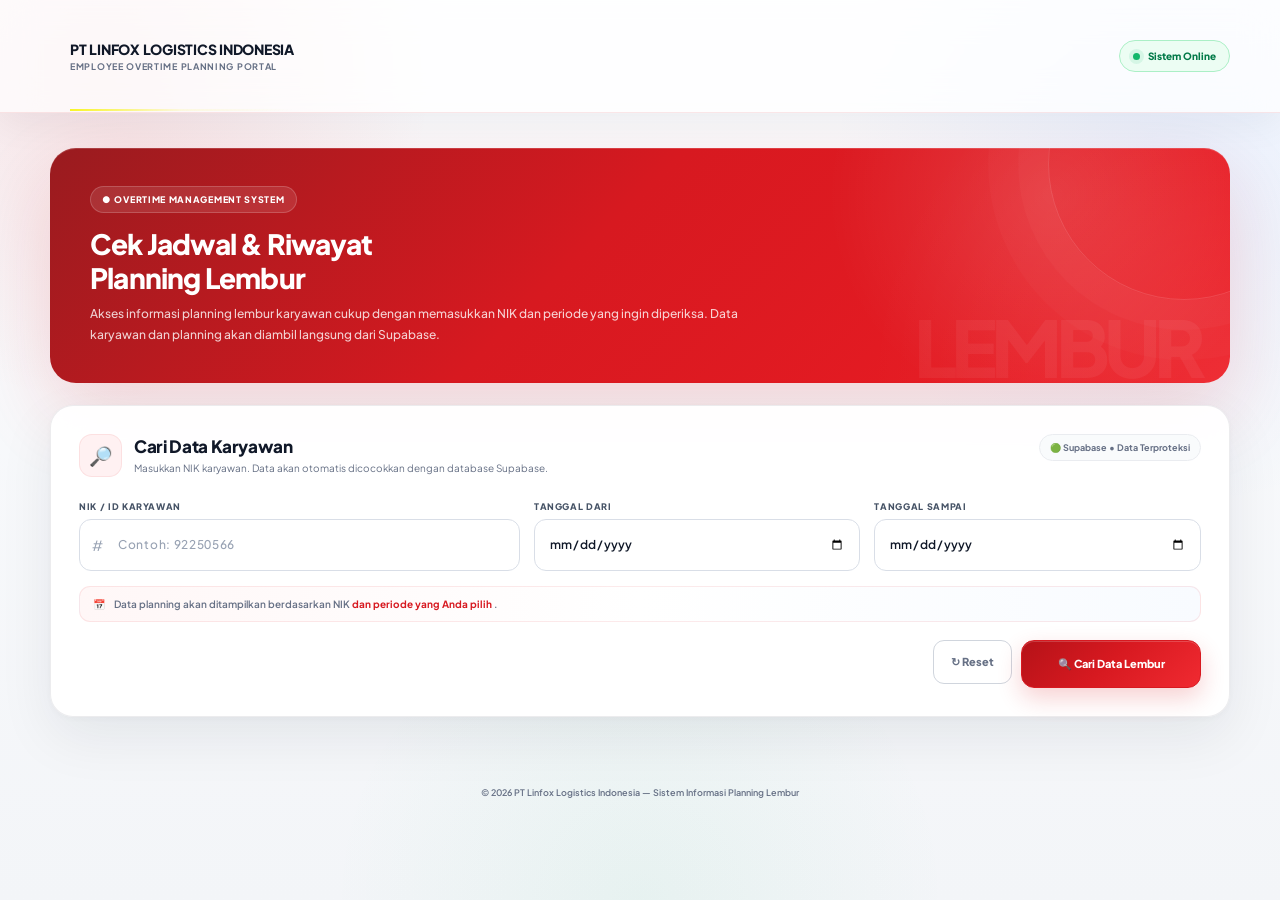
==== cek-lembur.html @ d2ee5512 "Perbaiki konfigurasi koneksi Supabase dan script cek-lembur" ====
<!DOCTYPE html>
<html lang="id">

<head>
    <meta charset="UTF-8">
    <meta name="viewport" content="width=device-width, initial-scale=1.0">

    <title>Cek Planning Lembur Karyawan - LINFOX</title>

    <link rel="stylesheet" href="Style.css">

    <!-- =========================================================
         SUPABASE
    ========================================================== -->
    <script src="https://cdn.jsdelivr.net/npm/@supabase/supabase-js@2"></script>

    <script src="config.local.js"></script>

    <script src="env.js?v=20260904-1"></script>

    <!-- =========================================================
         CHART.JS
    ========================================================== -->
    <script src="https://cdn.jsdelivr.net/npm/chart.js@4.4.4/dist/chart.umd.min.js"></script>

    <script src="https://cdnjs.cloudflare.com/ajax/libs/jspdf/2.5.1/jspdf.umd.min.js"></script>
    <script src="https://cdnjs.cloudflare.com/ajax/libs/jspdf-autotable/3.8.2/jspdf.plugin.autotable.min.js"></script>

    <!-- =========================================================
         FONT
    ========================================================== -->
    <link rel="preconnect" href="https://fonts.googleapis.com">
    <link rel="preconnect" href="https://fonts.gstatic.com" crossorigin>

    <link
        href="https://fonts.googleapis.com/css2?family=Plus+Jakarta+Sans:wght@400;500;600;700;800&display=swap"
        rel="stylesheet"
    >

    <style>

        /* =========================================================
           ROOT
        ========================================================= */

        :root {
            --red: #d71920;
            --red-dark: #b51218;
            --red-light: #fff1f2;

            --navy: #101828;
            --text: #344054;
            --muted: #667085;
            --muted-light: #98a2b3;

            --border: #eaecf0;
            --bg: #f5f7fa;
            --white: #ffffff;

            --green: #12b76a;
            --green-dark: #039855;
            --green-light: #ecfdf3;

            --blue: #2970ff;
            --blue-light: #eff8ff;

            --orange: #f79009;
            --orange-light: #fffaeb;

            --purple: #7f56d9;
            --purple-light: #f4f3ff;

            --radius: 20px;

            --shadow-sm:
                0 2px 6px rgba(16, 24, 40, .04),
                0 1px 3px rgba(16, 24, 40, .03);

            --shadow:
                0 10px 30px rgba(16, 24, 40, .07);

            --shadow-lg:
                0 25px 70px rgba(16, 24, 40, .10);
        }


        /* =========================================================
           RESET
        ========================================================== */

        * {
            box-sizing: border-box;
            margin: 0;
            padding: 0;
        }

        html {
            scroll-behavior: smooth;
        }

        body {
            min-height: 100vh;

            font-family:
                "Plus Jakarta Sans",
                sans-serif;

            color: var(--navy);

            background:
                radial-gradient(
                    circle at 0% 0%,
                    rgba(215, 25, 32, .08),
                    transparent 25%
                ),
                radial-gradient(
                    circle at 100% 15%,
                    rgba(41, 112, 255, .06),
                    transparent 24%
                ),
                linear-gradient(
                    180deg,
                    #f8fafc 0%,
                    #f5f7fa 100%
                );
        }


        body::before {
            content: "";

            position: fixed;
            inset: 0;

            pointer-events: none;

            opacity: .28;

            background-image:
                radial-gradient(
                    rgba(16, 24, 40, .12) .6px,
                    transparent .6px
                );

            background-size: 24px 24px;

            mask-image:
                linear-gradient(
                    to bottom,
                    black,
                    transparent 65%
                );
        }


        button,
        input {
            font-family: inherit;
        }


        /* =========================================================
           HEADER
        ========================================================== */

        header {
            position: sticky;
            top: 0;

            z-index: 50;

            background:
                rgba(255, 255, 255, .88);

            border-bottom:
                1px solid rgba(215, 25, 32, .10);

            backdrop-filter: blur(18px);
            -webkit-backdrop-filter: blur(18px);

            box-shadow:
                0 5px 25px rgba(16, 24, 40, .045);
        }


        .header-inner {
            width:
                min(
                    1180px,
                    calc(100% - 36px)
                );

            min-height: 72px;

            margin: auto;

            display: flex;

            align-items: center;

            justify-content: space-between;

            gap: 20px;
        }


        .brand {
            display: flex;

            align-items: center;

            gap: 13px;

            text-decoration: none;

            color: var(--navy);
        }


        .brand-logo {
            width: 44px;
            height: 44px;

            object-fit: contain;

            border-radius: 12px;
        }


        .brand-title {
            font-size: 14px;

            font-weight: 800;

            letter-spacing: -.25px;
        }


        .brand-subtitle {
            margin-top: 3px;

            font-size: 9px;

            font-weight: 700;

            color: var(--muted);

            letter-spacing: .7px;

            text-transform: uppercase;
        }


        .header-status {
            display: inline-flex;

            align-items: center;

            gap: 8px;

            padding: 9px 13px;

            border-radius: 999px;

            background: var(--green-light);

            border: 1px solid #abefc6;

            color: #027a48;

            font-size: 10px;

            font-weight: 800;
        }


        .status-dot {
            width: 7px;
            height: 7px;

            border-radius: 50%;

            background: var(--green);

            box-shadow:
                0 0 0 4px
                rgba(18, 183, 106, .10);
        }


        /* =========================================================
           MAIN
        ========================================================== */

        main {
            position: relative;

            z-index: 1;

            width:
                min(
                    1180px,
                    calc(100% - 36px)
                );

            margin:
                35px auto 50px;
        }


        /* =========================================================
           HERO
        ========================================================== */

        .hero {
            position: relative;

            overflow: hidden;

            min-height: 215px;

            padding: 38px 40px;

            margin-bottom: 22px;

            border-radius: 26px;

            color: white;

            background:
                radial-gradient(
                    circle at 85% 20%,
                    rgba(255,255,255,.13),
                    transparent 22%
                ),
                radial-gradient(
                    circle at 100% 100%,
                    rgba(255,255,255,.08),
                    transparent 30%
                ),
                linear-gradient(
                    135deg,
                    #991b1f 0%,
                    #d71920 45%,
                    #ed1c24 100%
                );

            box-shadow:
                0 25px 55px
                rgba(215, 25, 32, .18);
        }


        .hero::before {
            content: "";

            position: absolute;

            width: 270px;
            height: 270px;

            right: -90px;
            top: -120px;

            border:
                1px solid
                rgba(255,255,255,.13);

            border-radius: 50%;

            box-shadow:
                0 0 0 30px
                rgba(255,255,255,.025),

                0 0 0 60px
                rgba(255,255,255,.018);
        }


        .hero::after {
            content: "LEMBUR";

            position: absolute;

            right: 30px;
            bottom: -12px;

            font-size: 78px;

            font-weight: 800;

            letter-spacing: -6px;

            color:
                rgba(255,255,255,.055);

            pointer-events: none;
        }


        .hero-content {
            position: relative;

            z-index: 2;

            max-width: 700px;
        }


        .hero-badge {
            display: inline-flex;

            align-items: center;

            gap: 7px;

            padding: 7px 11px;

            margin-bottom: 14px;

            border:
                1px solid
                rgba(255,255,255,.18);

            border-radius: 999px;

            background:
                rgba(255,255,255,.10);

            font-size: 9px;

            font-weight: 800;

            letter-spacing: .7px;

            text-transform: uppercase;
        }


        .hero h1 {
            margin-bottom: 10px;

            font-size: 28px;

            line-height: 1.2;

            font-weight: 800;

            letter-spacing: -.8px;
        }


        .hero p {
            max-width: 650px;

            color:
                rgba(255,255,255,.80);

            font-size: 12px;

            line-height: 1.7;

            font-weight: 500;
        }


        /* =========================================================
           SEARCH CARD
        ========================================================== */

        .search-card {
            padding: 28px;

            margin-bottom: 22px;

            background:
                rgba(255,255,255,.94);

            border:
                1px solid
                rgba(16,24,40,.07);

            border-radius: 23px;

            box-shadow: var(--shadow-lg);
        }


        .search-card-header {
            display: flex;

            align-items: flex-start;

            justify-content: space-between;

            gap: 20px;

            margin-bottom: 24px;
        }


        .search-title {
            display: flex;

            align-items: center;

            gap: 12px;
        }


        .search-icon {
            width: 43px;
            height: 43px;

            display: flex;

            align-items: center;

            justify-content: center;

            flex-shrink: 0;

            border-radius: 13px;

            background: var(--red-light);

            color: var(--red);

            font-size: 19px;

            box-shadow:
                inset 0 0 0 1px
                rgba(215,25,32,.08);
        }


        .search-title h2 {
            font-size: 17px;

            font-weight: 800;

            letter-spacing: -.35px;
        }


        .search-title p {
            margin-top: 4px;

            font-size: 10px;

            color: var(--muted);

            line-height: 1.5;
        }


        .secure-badge {
            display: inline-flex;

            align-items: center;

            gap: 6px;

            padding: 7px 10px;

            border-radius: 999px;

            background: #f8fafc;

            border:
                1px solid
                var(--border);

            color: var(--muted);

            font-size: 9px;

            font-weight: 700;

            white-space: nowrap;
        }


        /* =========================================================
           FORM
        ========================================================== */

        .form-grid {
            display: grid;

            grid-template-columns:
                1.35fr
                1fr
                1fr;

            gap: 14px;
        }


        .form-group {
            display: flex;

            flex-direction: column;

            gap: 7px;
        }


        .form-group label {
            font-size: 9px;

            font-weight: 800;

            color: #475467;

            text-transform: uppercase;

            letter-spacing: .65px;
        }


        .input-wrap {
            position: relative;
        }


        .input-icon {
            position: absolute;

            left: 13px;
            top: 50%;

            transform:
                translateY(-50%);

            color:
                var(--muted-light);

            font-size: 14px;

            pointer-events: none;
        }


        .form-group input {
            width: 100%;

            height: 48px;

            padding:
                0 14px;

            border:
                1px solid
                #d0d5dd;

            border-radius: 12px;

            outline: none;

            background: white;

            color: var(--navy);

            font-size: 12px;

            font-weight: 600;

            transition:
                border-color .2s ease,
                box-shadow .2s ease,
                transform .2s ease;
        }


        .input-with-icon {
            padding-left: 38px !important;
        }


        .form-group input:hover {
            border-color: #b8c0cc;
        }


        .form-group input:focus {
            border-color: var(--red);

            box-shadow:
                0 0 0 4px
                rgba(215,25,32,.08);

            transform:
                translateY(-1px);
        }


        .form-group input::placeholder {
            color: #98a2b3;

            font-weight: 500;
        }


        input[type="date"] {
            color-scheme: light;
        }


        /* =========================================================
           PERIOD INFO
        ========================================================== */

        .period-info {
            display: flex;

            align-items: center;

            gap: 9px;

            margin-top: 15px;

            padding: 11px 13px;

            border-radius: 11px;

            background: #fff8f8;

            border:
                1px solid
                rgba(215,25,32,.09);

            color: var(--muted);

            font-size: 10px;

            font-weight: 600;
        }


        .period-info strong {
            color: var(--red);
        }


        /* =========================================================
           ALERT
        ========================================================== */

        .alert {
            display: none;

            align-items: center;

            gap: 10px;

            padding: 12px 14px;

            margin-bottom: 16px;

            border-radius: 11px;

            font-size: 11px;

            font-weight: 600;
        }


        .alert.error {
            background: #fef3f2;

            border:
                1px solid
                #fecdca;

            color: #b42318;
        }


        .alert.warning {
            background: #fffaeb;

            border:
                1px solid
                #fedf89;

            color: #b54708;
        }


        .alert.info {
            background: #eff8ff;

            border:
                1px solid
                #b2ddff;

            color: #175cd3;
        }


        /* =========================================================
           BUTTON
        ========================================================== */

        .form-actions {
            display: flex;

            justify-content: flex-end;

            gap: 9px;

            margin-top: 18px;
        }


        .btn {
            height: 44px;

            display: inline-flex;

            align-items: center;

            justify-content: center;

            gap: 8px;

            padding: 0 17px;

            border-radius: 11px;

            font-size: 11px;

            font-weight: 800;

            cursor: pointer;

            transition: all .2s ease;
        }


        .btn-reset {
            color: var(--muted);

            background: white;

            border:
                1px solid
                #d0d5dd;
        }


        .btn-reset:hover {
            background: #f8fafc;

            border-color: #98a2b3;

            color: var(--navy);
        }


        .btn-submit {
            min-width: 180px;

            color: white;

            background:
                linear-gradient(
                    135deg,
                    var(--red),
                    #c5141b
                );

            border:
                1px solid
                var(--red);

            box-shadow:
                0 8px 18px
                rgba(215,25,32,.18);
        }


        .btn-submit:hover {
            transform:
                translateY(-2px);

            box-shadow:
                0 12px 25px
                rgba(215,25,32,.25);
        }


        .btn-submit:disabled {
            opacity: .65;

            cursor: not-allowed;

            transform: none;
        }


        /* =========================================================
           RESULT
        ========================================================== */

        #resultSection {
            display: none;

            animation:
                resultIn .45s ease;
        }


        @keyframes resultIn {

            from {
                opacity: 0;

                transform:
                    translateY(14px);
            }

            to {
                opacity: 1;

                transform:
                    translateY(0);
            }

        }


        /* =========================================================
           PROFILE
        ========================================================== */

        .profile-card {
            position: relative;

            overflow: hidden;

            display: flex;

            align-items: center;

            justify-content: space-between;

            gap: 20px;

            padding: 21px 23px;

            margin-bottom: 15px;

            background: white;

            border:
                1px solid
                var(--border);

            border-radius: 19px;

            box-shadow: var(--shadow);
        }


        .profile-card::after {
            content: "";

            position: absolute;

            width: 180px;
            height: 180px;

            right: -90px;
            top: -90px;

            border-radius: 50%;

            background:
                rgba(215,25,32,.035);
        }


        .profile-user {
            position: relative;

            z-index: 1;

            display: flex;

            align-items: center;

            gap: 14px;
        }


        .avatar {
            width: 56px;
            height: 56px;

            display: flex;

            align-items: center;

            justify-content: center;

            flex-shrink: 0;

            border-radius: 17px;

            color: white;

            font-size: 20px;

            font-weight: 800;

            background:
                linear-gradient(
                    135deg,
                    #b51218,
                    #ef4444
                );

            box-shadow:
                0 8px 20px
                rgba(215,25,32,.20);
        }


        .profile-name {
            font-size: 16px;

            font-weight: 800;

            letter-spacing: -.3px;
        }


        .profile-meta {
            display: flex;

            align-items: center;

            flex-wrap: wrap;

            gap: 8px;

            margin-top: 5px;

            color: var(--muted);

            font-size: 10px;

            font-weight: 500;
        }


        .profile-meta strong {
            color: var(--navy);
        }


        .profile-status {
            position: relative;

            z-index: 2;
        }


        .status-badge {
            display: inline-flex;

            align-items: center;

            gap: 6px;

            padding: 7px 11px;

            border-radius: 999px;

            font-size: 9px;

            font-weight: 800;

            text-transform: uppercase;

            letter-spacing: .4px;
        }


        .status-active {
            background: var(--green-light);

            border:
                1px solid
                #abefc6;

            color: #027a48;
        }


        .status-penalty {
            background: #fef3f2;

            border:
                1px solid
                #fecdca;

            color: #b42318;
        }


        /* =========================================================
           STATS
        ========================================================== */

        .stats-grid {
            display: grid;

            grid-template-columns:
                repeat(4, 1fr);

            gap: 14px;

            margin-bottom: 15px;
        }


        .stat-card {
            position: relative;

            overflow: hidden;

            display: flex;

            align-items: center;

            gap: 13px;

            padding: 18px;

            border-radius: 17px;

            background: white;

            border:
                1px solid
                var(--border);

            box-shadow:
                var(--shadow-sm);

            transition: all .2s ease;
        }


        .stat-card:hover {
            transform:
                translateY(-3px);

            box-shadow: var(--shadow);
        }


        .stat-card::after {
            content: "";

            position: absolute;

            width: 100px;
            height: 100px;

            right: -55px;
            bottom: -55px;

            border-radius: 50%;

            background:
                rgba(215,25,32,.035);
        }


        .stat-icon {
            width: 45px;
            height: 45px;

            display: flex;

            align-items: center;

            justify-content: center;

            flex-shrink: 0;

            border-radius: 13px;

            font-size: 18px;
        }


        .stat-red {
            background: var(--red-light);

            color: var(--red);
        }


        .stat-green {
            background: var(--green-light);

            color: var(--green);
        }


        .stat-blue {
            background: var(--blue-light);

            color: var(--blue);
        }


        .stat-purple {
            background: var(--purple-light);

            color: var(--purple);
        }


        .stat-label {
            color: var(--muted);

            font-size: 8px;

            font-weight: 700;
        }


        .stat-value {
            margin-top: 4px;

            color: var(--navy);

            font-size: 19px;

            font-weight: 800;

            letter-spacing: -.5px;
        }


        /* =========================================================
           CHART SECTION
        ========================================================== */

        .analytics-title {
            display: flex;

            align-items: center;

            justify-content: space-between;

            gap: 15px;

            margin:
                27px 0 14px;
        }


        .analytics-title-left {
            display: flex;

            align-items: center;

            gap: 10px;
        }


        .analytics-line {
            width: 4px;
            height: 21px;

            border-radius: 999px;

            background: var(--red);
        }


        .analytics-title h3 {
            font-size: 14px;

            font-weight: 800;

            letter-spacing: -.25px;
        }


        .analytics-title p {
            margin-top: 3px;

            color: var(--muted);

            font-size: 9px;

            font-weight: 500;
        }


        .analytics-period {
            display: inline-flex;

            align-items: center;

            gap: 6px;

            padding: 7px 10px;

            border-radius: 999px;

            background: white;

            border: 1px solid var(--border);

            color: var(--muted);

            font-size: 8px;

            font-weight: 800;
        }


        .charts-grid {
            display: grid;

            grid-template-columns:
                1.6fr
                1fr;

            gap: 15px;

            margin-bottom: 15px;
        }


        .chart-card {
            position: relative;

            overflow: hidden;

            min-height: 350px;

            padding: 20px;

            background:
                rgba(255,255,255,.96);

            border:
                1px solid
                var(--border);

            border-radius: 19px;

            box-shadow:
                var(--shadow-sm);

            transition:
                transform .2s ease,
                box-shadow .2s ease;
        }


        .chart-card:hover {
            transform:
                translateY(-2px);

            box-shadow:
                var(--shadow);
        }


        .chart-card.full {
            grid-column:
                1 / -1;

            min-height: 330px;
        }


        .chart-card-header {
            display: flex;

            align-items: flex-start;

            justify-content: space-between;

            gap: 12px;

            margin-bottom: 16px;
        }


        .chart-heading {
            display: flex;

            align-items: center;

            gap: 10px;
        }


        .chart-icon {
            width: 36px;
            height: 36px;

            display: flex;

            align-items: center;

            justify-content: center;

            border-radius: 10px;

            background: var(--red-light);

            font-size: 15px;
        }


        .chart-heading h4 {
            font-size: 11px;

            font-weight: 800;
        }


        .chart-heading p {
            margin-top: 3px;

            color: var(--muted);

            font-size: 8px;

            font-weight: 500;
        }


        .chart-mini-badge {
            padding: 6px 8px;

            border-radius: 999px;

            background: #f8fafc;

            border:
                1px solid
                var(--border);

            color: var(--muted);

            font-size: 7px;

            font-weight: 800;
        }


        .chart-container {
            position: relative;

            width: 100%;

            height: 255px;
        }


        .chart-card.full
        .chart-container {
            height: 245px;
        }


        .chart-empty {
            position: absolute;

            inset: 0;

            display: flex;

            align-items: center;

            justify-content: center;

            text-align: center;

            color: var(--muted);

            font-size: 10px;

            font-weight: 600;
        }


        /* =========================================================
           INSIGHT
        ========================================================== */

        .insight-card {
            display: grid;

            grid-template-columns:
                repeat(3, 1fr);

            gap: 12px;

            margin-bottom: 15px;
        }


        .insight-item {
            display: flex;

            align-items: center;

            gap: 11px;

            padding: 14px 16px;

            border:
                1px solid
                var(--border);

            border-radius: 15px;

            background: white;

            box-shadow:
                var(--shadow-sm);
        }


        .insight-icon {
            width: 36px;
            height: 36px;

            display: flex;

            align-items: center;

            justify-content: center;

            flex-shrink: 0;

            border-radius: 10px;

            background: #f8fafc;

            font-size: 15px;
        }


        .insight-label {
            color: var(--muted);

            font-size: 7px;

            font-weight: 800;

            text-transform: uppercase;

            letter-spacing: .4px;
        }


        .insight-value {
            margin-top: 3px;

            font-size: 12px;

            font-weight: 800;

            color: var(--navy);
        }


        /* =========================================================
           TABLE
        ========================================================== */

        .table-card {
            overflow: hidden;

            background: white;

            border:
                1px solid
                var(--border);

            border-radius: 19px;

            box-shadow: var(--shadow);
        }


        .table-header {
            display: flex;

            align-items: center;

            justify-content: space-between;

            gap: 15px;

            padding: 18px 20px;

            border-bottom:
                1px solid
                var(--border);

            background:
                linear-gradient(
                    180deg,
                    #ffffff,
                    #fcfcfd
                );
        }


        .table-title {
            display: flex;

            align-items: center;

            gap: 9px;

            flex-wrap: wrap;
        }


        .table-title-line {
            width: 4px;
            height: 19px;

            border-radius: 999px;

            background: var(--red);
        }


        .table-title h3 {
            font-size: 13px;

            font-weight: 800;
        }


        .period-badge {
            padding: 6px 9px;

            border-radius: 999px;

            color: var(--red);

            background: var(--red-light);

            border:
                1px solid
                rgba(215,25,32,.10);

            font-size: 9px;

            font-weight: 800;
        }


        .table-count {
            padding: 7px 10px;

            border-radius: 999px;

            background: #f8fafc;

            border:
                1px solid
                var(--border);

            color: var(--muted);

            font-size: 9px;

            font-weight: 800;
        }


        .table-header-actions {
            display: flex;
            align-items: center;
            gap: 9px;
            flex-wrap: wrap;
        }


        .btn-print-history {
            display: inline-flex;
            align-items: center;
            justify-content: center;
            gap: 6px;
            min-height: 34px;
            padding: 0 12px;
            border: 0;
            border-radius: 9px;
            background: #d71920;
            color: #fff;
            font-size: 9px;
            font-weight: 800;
            cursor: pointer;
            transition: all .2s ease;
        }


        .btn-print-history:hover {
            background: #b51218;
            transform: translateY(-1px);
        }


        .btn-print-history:disabled {
            opacity: .65;
            cursor: wait;
            transform: none;
        }


        .table-wrapper {
            overflow-x: auto;
        }


        table {
            width: 100%;

            min-width: 1050px;

            border-collapse:
                separate;

            border-spacing: 0;

            font-size: 10px;
        }


        th {
            padding: 12px 14px;

            background: #f8fafc;

            color: var(--muted);

            border-bottom:
                1px solid
                var(--border);

            font-size: 8px;

            font-weight: 800;

            letter-spacing: .65px;

            text-transform: uppercase;

            white-space: nowrap;
        }


        td {
            padding: 13px 14px;

            color: var(--text);

            border-bottom:
                1px solid
                #f2f4f7;

            vertical-align: middle;
        }


        tbody tr {
            transition:
                background .15s ease;
        }


        tbody tr:hover td {
            background: #fffafa;
        }


        tbody tr:last-child td {
            border-bottom: none;
        }


        td strong {
            color: var(--navy);
        }


        .tag {
            display: inline-flex;

            align-items: center;

            padding: 5px 8px;

            border-radius: 7px;

            background: #f2f4f7;

            color: #475467;

            font-size: 8px;

            font-weight: 800;

            white-space: nowrap;
        }


        .tag-red {
            background: #fee4e2;

            color: #b42318;
        }


        /* =========================================================
           PHOTO BUTTON
        ========================================================== */

        .photo-actions {
            display: flex;

            align-items: center;

            gap: 6px;

            flex-wrap: wrap;
        }


        .btn-photo {
            display: inline-flex;

            align-items: center;

            justify-content: center;

            gap: 5px;

            padding: 7px 10px;

            border-radius: 8px;

            border:
                1px solid
                var(--green-dark);

            background: var(--green);

            color: white;

            font-size: 8px;

            font-weight: 800;

            cursor: pointer;

            transition: all .2s ease;
        }


        .btn-photo:hover {
            transform:
                translateY(-1px);

            background:
                var(--green-dark);

            box-shadow:
                0 5px 12px
                rgba(18,183,106,.20);
        }


        .btn-download {
            display: inline-flex;

            align-items: center;

            justify-content: center;

            gap: 5px;

            padding: 7px 10px;

            border-radius: 8px;

            border:
                1px solid
                #175cd3;

            background: #2970ff;

            color: white;

            font-size: 8px;

            font-weight: 800;

            cursor: pointer;

            transition: all .2s ease;
        }


        .btn-download:hover {
            transform:
                translateY(-1px);

            background: #175cd3;

            box-shadow:
                0 5px 12px
                rgba(41,112,255,.20);
        }


        .no-photo {
            color:
                var(--muted-light);

            font-size: 9px;

            font-style: italic;
        }


        /* =========================================================
           EMPTY
        ========================================================== */

        .empty {
            padding: 55px 20px;

            text-align: center;

            color: var(--muted);
        }


        .empty-icon {
            width: 65px;
            height: 65px;

            display: flex;

            align-items: center;

            justify-content: center;

            margin:
                0 auto 12px;

            border-radius: 19px;

            background: #f8fafc;

            font-size: 29px;
        }


        .empty p {
            font-size: 11px;

            font-weight: 600;
        }


        /* =========================================================
           PHOTO MODAL
        ========================================================== */

        .photo-modal {
            position: fixed;

            inset: 0;

            z-index: 100;

            display: none;

            align-items: center;

            justify-content: center;

            padding: 20px;

            background:
                rgba(15,23,42,.76);

            backdrop-filter:
                blur(9px);

            -webkit-backdrop-filter:
                blur(9px);
        }


        .photo-modal.active {
            display: flex;

            animation:
                modalFade .2s ease;
        }


        @keyframes modalFade {

            from {
                opacity: 0;
            }

            to {
                opacity: 1;
            }

        }


        .photo-box {
            width:
                min(
                    780px,
                    100%
                );

            max-height:
                calc(100vh - 40px);

            overflow: hidden;

            border-radius: 20px;

            background: white;

            box-shadow:
                0 30px 80px
                rgba(0,0,0,.30);

            animation:
                modalIn .25s ease;

            display: flex;

            flex-direction: column;
        }


        @keyframes modalIn {

            from {
                opacity: 0;

                transform:
                    translateY(12px)
                    scale(.98);
            }

            to {
                opacity: 1;

                transform:
                    translateY(0)
                    scale(1);
            }

        }


        .photo-header {
            display: flex;

            align-items: center;

            justify-content: space-between;

            gap: 15px;

            padding: 15px 18px;

            border-bottom:
                1px solid
                var(--border);
        }


        .photo-header-left {
            min-width: 0;
        }


        .photo-header h4 {
            font-size: 12px;

            font-weight: 800;
        }


        .photo-url {
            margin-top: 3px;

            max-width: 550px;

            overflow: hidden;

            text-overflow: ellipsis;

            white-space: nowrap;

            color: var(--muted);

            font-size: 8px;
        }


        .close-photo {
            width: 32px;
            height: 32px;

            flex-shrink: 0;

            border-radius: 9px;

            border:
                1px solid
                var(--border);

            background: #f8fafc;

            color: var(--muted);

            font-size: 19px;

            cursor: pointer;
        }


        .close-photo:hover {
            background:
                var(--red-light);

            color: var(--red);
        }


        .photo-body {
            min-height: 300px;

            max-height:
                calc(100vh - 180px);

            overflow: auto;

            padding: 20px;

            background: #f2f4f7;

            text-align: center;

            display: flex;

            align-items: center;

            justify-content: center;
        }


        .photo-body img {
            display: block;

            max-width: 100%;

            max-height:
                calc(100vh - 230px);

            border-radius: 12px;

            object-fit: contain;

            box-shadow:
                0 10px 30px
                rgba(16,24,40,.12);
        }


        .photo-loading {
            color: var(--muted);

            font-size: 11px;

            font-weight: 700;
        }


        .photo-error {
            max-width: 500px;

            padding: 25px;

            border-radius: 15px;

            background: white;

            border:
                1px solid
                var(--border);

            color: #b42318;

            font-size: 11px;

            font-weight: 700;

            line-height: 1.6;
        }


        .photo-footer {
            display: flex;

            justify-content: flex-end;

            align-items: center;

            gap: 9px;

            padding: 12px 18px;

            border-top:
                1px solid
                var(--border);
        }


        .download-photo {
            display: inline-flex;

            align-items: center;

            justify-content: center;

            gap: 6px;

            height: 38px;

            padding: 0 14px;

            border-radius: 9px;

            background: var(--red);

            color: white;

            text-decoration: none;

            font-size: 9px;

            font-weight: 800;

            cursor: pointer;

            border: none;
        }


        .download-photo:hover {
            background:
                var(--red-dark);
        }


        .generate-photo {
            display: inline-flex;

            align-items: center;

            justify-content: center;

            gap: 6px;

            height: 38px;

            padding: 0 14px;

            border-radius: 9px;

            background: #2970ff;

            color: white;

            border: none;

            font-size: 9px;

            font-weight: 800;

            cursor: pointer;
        }


        .generate-photo:hover {
            background: #175cd3;
        }


        .generate-photo:disabled {
            opacity: .6;

            cursor: not-allowed;
        }


        /* =========================================================
           FOOTER
        ========================================================== */

        footer {
            padding: 20px;

            text-align: center;

            color: var(--muted);

            font-size: 9px;

            font-weight: 600;
        }


        /* =========================================================
           SPINNER
        ========================================================== */

        .spinner {
            width: 14px;
            height: 14px;

            border:
                2px solid
                rgba(255,255,255,.35);

            border-top-color:
                white;

            border-radius: 50%;

            animation:
                spin .7s linear infinite;
        }


        @keyframes spin {

            to {
                transform:
                    rotate(360deg);
            }

        }


        /* =========================================================
           RESPONSIVE
        ========================================================== */

        @media (max-width: 1050px) {

            .stats-grid {
                grid-template-columns:
                    repeat(2, 1fr);
            }

            .charts-grid {
                grid-template-columns:
                    1fr;
            }

            .chart-card.full {
                grid-column:
                    auto;
            }

        }


        @media (max-width: 950px) {

            .form-grid {
                grid-template-columns:
                    repeat(2, 1fr);
            }

        }


        @media (max-width: 700px) {

            .header-inner,
            main {
                width:
                    min(
                        100% - 24px,
                        1180px
                    );
            }


            .header-status {
                display: none;
            }


            .hero {
                padding:
                    28px 23px;

                min-height: 190px;

                border-radius: 21px;
            }


            .hero h1 {
                font-size: 22px;
            }


            .hero p {
                font-size: 10px;
            }


            .hero::after {
                font-size: 55px;
            }


            .search-card {
                padding:
                    20px 16px;

                border-radius: 18px;
            }


            .search-card-header {
                flex-direction: column;

                gap: 12px;
            }


            .form-grid {
                grid-template-columns:
                    1fr;
            }


            .form-actions {
                flex-direction:
                    column-reverse;
            }


            .btn {
                width: 100%;
            }


            .profile-card {
                flex-direction:
                    column;

                align-items:
                    flex-start;
            }


            .stats-grid {
                grid-template-columns:
                    1fr;
            }


            .insight-card {
                grid-template-columns:
                    1fr;
            }


            .analytics-title {
                align-items:
                    flex-start;

                flex-direction:
                    column;
            }


            .chart-card {
                padding: 15px;

                min-height: 320px;
            }


            .chart-container {
                height: 225px;
            }


            .chart-card.full
            .chart-container {
                height: 220px;
            }


            .table-header {
                align-items:
                    flex-start;

                flex-direction:
                    column;
            }


            .table-header-actions {
                width: 100%;
            }


            .photo-footer {
                flex-wrap: wrap;
            }


            .photo-footer button,
            .photo-footer a {
                flex: 1;
            }

        }


        @media (max-width: 420px) {

            .brand-title {
                font-size: 11px;
            }


            .brand-subtitle {
                font-size: 7px;
            }


            .brand-logo {
                width: 38px;
                height: 38px;
            }


            .hero h1 {
                font-size: 20px;
            }


            .stat-value {
                font-size: 17px;
            }

        }


        @media (prefers-reduced-motion: reduce) {

            *,
            *::before,
            *::after {
                animation-duration:
                    .01ms !important;

                animation-iteration-count:
                    1 !important;

                transition-duration:
                    .01ms !important;

                scroll-behavior:
                    auto !important;
            }

        }

    
        /* =========================================================
           PREMIUM UI ENHANCEMENTS — NIK ONLY
        ========================================================== */

        :root {
            --premium-red: #d71920;
            --premium-red-2: #ff3941;
            --premium-ink: #101828;
            --premium-glass: rgba(255,255,255,.78);
        }

        body {
            background:
                radial-gradient(circle at 8% 8%, rgba(215,25,32,.11), transparent 23%),
                radial-gradient(circle at 92% 18%, rgba(41,112,255,.08), transparent 25%),
                radial-gradient(circle at 50% 100%, rgba(18,183,106,.055), transparent 28%),
                linear-gradient(180deg, #fbfcfe 0%, #f3f5f8 100%);
            background-attachment: fixed;
        }

        body::after {
            content: "";
            position: fixed;
            inset: 0;
            pointer-events: none;
            z-index: 0;
            opacity: .32;
            background:
                linear-gradient(115deg, transparent 0 45%, rgba(255,255,255,.5) 50%, transparent 55%);
            background-size: 260% 260%;
            animation: ambientSweep 18s ease-in-out infinite;
        }

        @keyframes ambientSweep {
            0%, 100% { background-position: 0% 50%; }
            50% { background-position: 100% 50%; }
        }

        header {
            background: rgba(255,255,255,.72);
            box-shadow: 0 10px 35px rgba(16,24,40,.055);
        }

        .brand-logo {
            transition: transform .35s cubic-bezier(.2,.8,.2,1), filter .35s ease;
        }

        .brand:hover .brand-logo {
            transform: scale(1.06) rotate(-2deg);
            filter: drop-shadow(0 8px 15px rgba(215,25,32,.18));
        }

        .hero {
            isolation: isolate;
            transform: translateZ(0);
            box-shadow:
                0 30px 80px rgba(215,25,32,.16),
                inset 0 1px 0 rgba(255,255,255,.16);
            animation: heroIn .65s cubic-bezier(.2,.8,.2,1) both;
        }

        .hero::before {
            animation: heroOrb 9s ease-in-out infinite;
        }

        @keyframes heroOrb {
            0%, 100% { transform: translate3d(0,0,0) scale(1); }
            50% { transform: translate3d(-20px,18px,0) scale(1.08); }
        }

        @keyframes heroIn {
            from { opacity: 0; transform: translateY(12px) scale(.985); }
            to { opacity: 1; transform: translateY(0) scale(1); }
        }

        .search-card,
        .profile-card,
        .stat-card,
        .chart-card,
        .insight-item,
        .table-card {
            backdrop-filter: blur(16px);
            -webkit-backdrop-filter: blur(16px);
        }

        .search-card {
            border-color: rgba(16,24,40,.08);
            box-shadow:
                0 20px 55px rgba(16,24,40,.075),
                0 2px 8px rgba(16,24,40,.035);
            animation: cardIn .55s .08s cubic-bezier(.2,.8,.2,1) both;
        }

        @keyframes cardIn {
            from { opacity: 0; transform: translateY(16px); }
            to { opacity: 1; transform: translateY(0); }
        }

        .search-icon {
            position: relative;
            overflow: hidden;
            transition: transform .3s ease, box-shadow .3s ease;
        }

        .search-icon::after {
            content: "";
            position: absolute;
            inset: -50%;
            background: linear-gradient(120deg, transparent 35%, rgba(255,255,255,.75) 50%, transparent 65%);
            transform: translateX(-70%) rotate(15deg);
            animation: iconShine 3.8s ease-in-out infinite;
        }

        @keyframes iconShine {
            0%, 55%, 100% { transform: translateX(-70%) rotate(15deg); }
            75% { transform: translateX(70%) rotate(15deg); }
        }

        .form-group input {
            height: 52px;
            border-color: #d9dee7;
            background: rgba(255,255,255,.88);
            transition:
                border-color .25s ease,
                box-shadow .25s ease,
                transform .25s ease,
                background .25s ease;
        }

        .form-group input:hover {
            background: #fff;
            transform: translateY(-1px);
        }

        .form-group input:focus {
            background: #fff;
            border-color: var(--premium-red);
            box-shadow:
                0 0 0 4px rgba(215,25,32,.075),
                0 10px 25px rgba(16,24,40,.055);
            transform: translateY(-2px);
        }

        #inputNik {
            letter-spacing: .7px;
            font-variant-numeric: tabular-nums;
        }

        .period-info {
            background: linear-gradient(90deg, #fff7f7, #fff, #f8fbff);
            transition: transform .25s ease, box-shadow .25s ease;
        }

        .period-info:hover {
            transform: translateY(-1px);
            box-shadow: 0 8px 22px rgba(16,24,40,.05);
        }

        .btn {
            position: relative;
            overflow: hidden;
            transition:
                transform .25s cubic-bezier(.2,.8,.2,1),
                box-shadow .25s ease,
                background .25s ease;
        }

        .btn::after {
            content: "";
            position: absolute;
            top: 0;
            bottom: 0;
            width: 65px;
            left: -90px;
            transform: skewX(-18deg);
            background: rgba(255,255,255,.28);
            transition: left .55s ease;
        }

        .btn:hover::after {
            left: 120%;
        }

        .btn-submit {
            min-height: 48px;
            border-radius: 13px;
            background: linear-gradient(135deg, #b51218 0%, #d71920 48%, #f02a31 100%);
            box-shadow:
                0 10px 25px rgba(215,25,32,.20),
                inset 0 1px 0 rgba(255,255,255,.18);
        }

        .btn-submit:hover {
            transform: translateY(-3px);
            box-shadow:
                0 16px 32px rgba(215,25,32,.26),
                inset 0 1px 0 rgba(255,255,255,.2);
        }

        .btn-submit:active {
            transform: translateY(-1px) scale(.99);
        }

        .profile-card {
            animation: resultCard .55s cubic-bezier(.2,.8,.2,1) both;
        }

        @keyframes resultCard {
            from { opacity: 0; transform: translateY(18px) scale(.99); }
            to { opacity: 1; transform: translateY(0) scale(1); }
        }

        .avatar {
            position: relative;
            overflow: hidden;
            box-shadow:
                0 10px 25px rgba(215,25,32,.20),
                inset 0 1px 0 rgba(255,255,255,.3);
        }

        .avatar::after {
            content: "";
            position: absolute;
            width: 70%;
            height: 25%;
            top: -20%;
            left: -15%;
            transform: rotate(-25deg);
            background: rgba(255,255,255,.28);
            animation: avatarShine 4.5s ease-in-out infinite;
        }

        @keyframes avatarShine {
            0%, 60%, 100% { transform: translateX(-20px) rotate(-25deg); }
            80% { transform: translateX(95px) rotate(-25deg); }
        }

        .stat-card {
            border-color: rgba(16,24,40,.065);
            box-shadow:
                0 5px 18px rgba(16,24,40,.045),
                inset 0 1px 0 rgba(255,255,255,.65);
        }

        .stat-card:hover {
            transform: translateY(-5px);
            box-shadow:
                0 18px 35px rgba(16,24,40,.09),
                inset 0 1px 0 rgba(255,255,255,.75);
        }

        .stat-icon {
            transition: transform .3s ease;
        }

        .stat-card:hover .stat-icon {
            transform: scale(1.08) rotate(-4deg);
        }

        .chart-card {
            box-shadow: 0 8px 25px rgba(16,24,40,.045);
        }

        .chart-card:hover {
            transform: translateY(-4px);
            box-shadow: 0 18px 40px rgba(16,24,40,.08);
        }

        .table-card {
            box-shadow:
                0 18px 45px rgba(16,24,40,.065),
                0 2px 7px rgba(16,24,40,.025);
        }

        tbody tr {
            transition: transform .2s ease, background .2s ease, box-shadow .2s ease;
        }

        tbody tr:hover td {
            background: linear-gradient(90deg, #fffafa, #fff);
        }

        .status-badge {
            box-shadow: 0 5px 15px rgba(16,24,40,.05);
        }

        .secure-badge {
            background: rgba(248,250,252,.82);
        }

        .header-status .status-dot {
            animation: onlinePulse 2.2s ease-in-out infinite;
        }

        @keyframes onlinePulse {
            0%, 100% { box-shadow: 0 0 0 4px rgba(18,183,106,.10); }
            50% { box-shadow: 0 0 0 7px rgba(18,183,106,.04); }
        }

        .spinner {
            width: 15px;
            height: 15px;
            border-width: 2px;
        }

        .alert {
            animation: alertIn .3s ease both;
        }

        @keyframes alertIn {
            from { opacity: 0; transform: translateY(-5px); }
            to { opacity: 1; transform: translateY(0); }
        }

        @media (max-width: 950px) {
            .form-grid {
                grid-template-columns: repeat(2, 1fr);
            }
        }

        @media (max-width: 700px) {
            .form-grid {
                grid-template-columns: 1fr;
            }

            .hero {
                box-shadow: 0 20px 45px rgba(215,25,32,.14);
            }

            .search-card {
                box-shadow: 0 15px 35px rgba(16,24,40,.07);
            }
        }

        @media (prefers-reduced-motion: reduce) {
            body::after,
            .hero::before,
            .search-icon::after,
            .avatar::after {
                animation: none !important;
            }
        }

    </style>
</head>


<body>


    <!-- =========================================================
         HEADER
    ========================================================== -->

    <header>

        <div class="header-inner">

            <div class="brand">

                <img
                    src="Logo.png"
                    alt="LINFOX"
                    class="brand-logo"
                    onerror="this.style.display='none'"
                >

                <div>

                    <div class="brand-title">
                        PT LINFOX LOGISTICS INDONESIA
                    </div>

                    <div class="brand-subtitle">
                        Employee Overtime Planning Portal
                    </div>

                </div>

            </div>


            <div class="header-status">

                <span class="status-dot"></span>

                Sistem Online

            </div>

        </div>

    </header>


    <!-- =========================================================
         MAIN
    ========================================================== -->

    <main>


        <!-- =====================================================
             HERO
        ====================================================== -->

        <section class="hero">

            <div class="hero-content">

                <div class="hero-badge">
                    ● OVERTIME MANAGEMENT SYSTEM
                </div>


                <h1>
                    Cek Jadwal & Riwayat
                    <br>
                    Planning Lembur
                </h1>


                <p>
                    Akses informasi planning lembur karyawan
                    cukup dengan memasukkan NIK dan periode yang ingin diperiksa.
                    Data karyawan dan planning akan diambil langsung dari Supabase.
                </p>

            </div>

        </section>


        <!-- =====================================================
             SEARCH CARD
        ====================================================== -->

        <section class="search-card">


            <div class="search-card-header">

                <div class="search-title">

                    <div class="search-icon">
                        🔎
                    </div>


                    <div>

                        <h2>
                            Cari Data Karyawan
                        </h2>

                        <p>
                            Masukkan NIK karyawan. Data akan otomatis dicocokkan dengan database Supabase.
                        </p>

                    </div>

                </div>


                <div class="secure-badge">
                    🟢 Supabase • Data Terproteksi
                </div>

            </div>


            <!-- ALERT -->

            <div
                id="alertBox"
                class="alert"
            >

                <span id="alertIcon">
                    ⚠️
                </span>

                <span id="alertMessage"></span>

            </div>


            <!-- FORM -->

            <form id="searchForm">


                <div class="form-grid">


                    <!-- NIK -->

                    <div class="form-group">

                        <label for="inputNik">
                            NIK / ID Karyawan
                        </label>


                        <div class="input-wrap">

                            <span class="input-icon">
                                #
                            </span>


                            <input
                                type="text"
                                id="inputNik"
                                class="input-with-icon"
                                placeholder="Contoh: 92250566"
                                autocomplete="off"
                                inputmode="numeric"
                                pattern="[0-9]+"
                                required
                            >

                        </div>

                    </div>


                    <!-- DARI -->

                    <div class="form-group">

                        <label for="inputTanggalDari">
                            Tanggal Dari
                        </label>


                        <input
                            type="date"
                            id="inputTanggalDari"
                            required
                        >

                    </div>


                    <!-- SAMPAI -->

                    <div class="form-group">

                        <label for="inputTanggalSampai">
                            Tanggal Sampai
                        </label>


                        <input
                            type="date"
                            id="inputTanggalSampai"
                            required
                        >

                    </div>


                </div>


                <div class="period-info">

                    <span>
                        📅
                    </span>

                    <span>
                        Data planning akan ditampilkan berdasarkan NIK
                        <strong>
                            dan periode yang Anda pilih
                        </strong>.
                    </span>

                </div>


                <div class="form-actions">


                    <button
                        type="button"
                        id="btnReset"
                        class="btn btn-reset"
                    >
                        ↻ Reset
                    </button>


                    <button
                        type="submit"
                        id="btnSubmit"
                        class="btn btn-submit"
                    >

                        <span
                            id="btnSpinner"
                            class="spinner"
                            style="display:none;"
                        ></span>


                        <span id="btnText">
                            🔍 Cari Data Lembur
                        </span>

                    </button>

                </div>


            </form>

        </section>


        <!-- =====================================================
             RESULT
        ====================================================== -->

        <section id="resultSection">


            <!-- =================================================
                 PROFILE
            ================================================== -->

            <div class="profile-card">


                <div class="profile-user">


                    <div
                        id="profileAvatar"
                        class="avatar"
                    >
                        U
                    </div>


                    <div>

                        <div
                            id="profileNama"
                            class="profile-name"
                        >
                            -
                        </div>


                        <div class="profile-meta">

                            <span>
                                NIK:
                                <strong id="profileNik">
                                    -
                                </strong>
                            </span>


                            <span>
                                •
                            </span>


                            <span>
                                Tanggal Lahir:
                                <strong id="profileTglLahir">
                                    -
                                </strong>
                            </span>

                        </div>

                    </div>

                </div>


                <div
                    id="profileStatusBadge"
                    class="profile-status"
                >

                    <span
                        class="status-badge status-active"
                    >
                        ● AKTIF
                    </span>

                </div>

            </div>


            <!-- =================================================
                 STATS
            ================================================== -->

            <div class="stats-grid">


                <div class="stat-card">

                    <div
                        class="stat-icon stat-red"
                    >
                        📋
                    </div>


                    <div>

                        <div class="stat-label">
                            TOTAL PLANNING
                        </div>


                        <div
                            id="statTotalPlanning"
                            class="stat-value"
                        >
                            0 Plan
                        </div>

                    </div>

                </div>


                <div class="stat-card">

                    <div
                        class="stat-icon stat-green"
                    >
                        ⏱️
                    </div>


                    <div>

                        <div class="stat-label">
                            TOTAL JAM LEMBUR
                        </div>


                        <div
                            id="statTotalJam"
                            class="stat-value"
                        >
                            0 Jam
                        </div>

                    </div>

                </div>


                <div class="stat-card">

                    <div
                        class="stat-icon stat-blue"
                    >
                        📅
                    </div>


                    <div>

                        <div class="stat-label">
                            DALAM PERIODE
                        </div>


                        <div
                            id="statBulanIni"
                            class="stat-value"
                        >
                            0 Plan
                        </div>

                    </div>

                </div>


                <div class="stat-card">

                    <div
                        class="stat-icon stat-purple"
                    >
                        📈
                    </div>


                    <div>

                        <div class="stat-label">
                            RATA-RATA / PLAN
                        </div>


                        <div
                            id="statRataRata"
                            class="stat-value"
                        >
                            0 Jam
                        </div>

                    </div>

                </div>


            </div>


            <!-- =================================================
                 ANALYTICS HEADER
            ================================================== -->

            <div class="analytics-title">

                <div class="analytics-title-left">

                    <span class="analytics-line"></span>

                    <div>

                        <h3>
                            Analytics Planning Lembur
                        </h3>

                        <p>
                            Visualisasi aktivitas lembur berdasarkan periode yang dipilih.
                        </p>

                    </div>

                </div>


                <div
                    id="analyticsPeriod"
                    class="analytics-period"
                >
                    📅 -
                </div>

            </div>


            <!-- =================================================
                 CHARTS
            ================================================== -->

            <div class="charts-grid">


                <!-- BAR CHART -->

                <div class="chart-card">

                    <div class="chart-card-header">

                        <div class="chart-heading">

                            <div class="chart-icon">
                                📊
                            </div>

                            <div>

                                <h4>
                                    Planning per Tanggal
                                </h4>

                                <p>
                                    Jumlah planning setiap hari
                                </p>

                            </div>

                        </div>


                        <div class="chart-mini-badge">
                            PLANNING
                        </div>

                    </div>


                    <div class="chart-container">

                        <canvas
                            id="planningBarChart"
                        ></canvas>

                        <div
                            id="barChartEmpty"
                            class="chart-empty"
                            style="display:none;"
                        >
                            Belum ada data planning.
                        </div>

                    </div>

                </div>


                <!-- DOUGHNUT CHART -->

                <div class="chart-card">

                    <div class="chart-card-header">

                        <div class="chart-heading">

                            <div class="chart-icon">
                                🍩
                            </div>

                            <div>

                                <h4>
                                    Distribusi Durasi
                                </h4>

                                <p>
                                    Komposisi jam lembur
                                </p>

                            </div>

                        </div>


                        <div class="chart-mini-badge">
                            DURASI
                        </div>

                    </div>


                    <div class="chart-container">

                        <canvas
                            id="durationDoughnutChart"
                        ></canvas>

                        <div
                            id="doughnutChartEmpty"
                            class="chart-empty"
                            style="display:none;"
                        >
                            Belum ada data durasi.
                        </div>

                    </div>

                </div>


                <!-- LINE CHART -->

                <div class="chart-card full">

                    <div class="chart-card-header">

                        <div class="chart-heading">

                            <div class="chart-icon">
                                📈
                            </div>

                            <div>

                                <h4>
                                    Trend Jam Lembur
                                </h4>

                                <p>
                                    Pergerakan total jam lembur berdasarkan tanggal
                                </p>

                            </div>

                        </div>


                        <div class="chart-mini-badge">
                            JAM LEMBUR
                        </div>

                    </div>


                    <div class="chart-container">

                        <canvas
                            id="overtimeLineChart"
                        ></canvas>

                        <div
                            id="lineChartEmpty"
                            class="chart-empty"
                            style="display:none;"
                        >
                            Belum ada data lembur.
                        </div>

                    </div>

                </div>


            </div>


            <!-- =================================================
                 INSIGHTS
            ================================================== -->

            <div class="insight-card">


                <div class="insight-item">

                    <div class="insight-icon">
                        🔥
                    </div>

                    <div>

                        <div class="insight-label">
                            Tanggal Terpadat
                        </div>

                        <div
                            id="insightTanggalTerpadat"
                            class="insight-value"
                        >
                            -
                        </div>

                    </div>

                </div>


                <div class="insight-item">

                    <div class="insight-icon">
                        ⏰
                    </div>

                    <div>

                        <div class="insight-label">
                            Durasi Terbanyak
                        </div>

                        <div
                            id="insightDurasiTerbanyak"
                            class="insight-value"
                        >
                            -
                        </div>

                    </div>

                </div>


                <div class="insight-item">

                    <div class="insight-icon">
                        🏆
                    </div>

                    <div>

                        <div class="insight-label">
                            Total Hari Lembur
                        </div>

                        <div
                            id="insightTotalHari"
                            class="insight-value"
                        >
                            0 Hari
                        </div>

                    </div>

                </div>


            </div>


            <!-- =================================================
                 TABLE
            ================================================== -->

            <div class="table-card">


                <div class="table-header">


                    <div class="table-title">

                        <span
                            class="table-title-line"
                        ></span>


                        <h3>
                            Riwayat Planning Lembur
                        </h3>


                        <span
                            id="periodBadge"
                            class="period-badge"
                        >
                            Semua Periode
                        </span>

                    </div>


                    <div class="table-header-actions">

                        <button
                            type="button"
                            id="btnCetakRiwayat"
                            class="btn-print-history"
                            onclick="cetakRiwayatLemburPDF()"
                        >
                            🖨 Cetak PDF
                        </button>

                        <span
                            id="tableCountBadge"
                            class="table-count"
                        >
                            0 Planning
                        </span>

                    </div>

                </div>


                <div class="table-wrapper">

                    <table>

                        <thead>

                            <tr>

                                <th>No</th>

                                <th>Tanggal</th>

                                <th>ID Planning</th>

                                <th>Jam Kerja</th>

                                <th>Durasi</th>

                                <th>Jenis</th>

                                <th>Keterangan</th>

                                <th>Status</th>

                                <th>Bukti Planning</th>

                                <th>TTD</th>

                            </tr>

                        </thead>


                        <tbody
                            id="planningTableBody"
                        ></tbody>

                    </table>

                </div>

            </div>


        </section>

    </main>


    <!-- =========================================================
         PHOTO MODAL
    ========================================================== -->

    <div
        id="photoModal"
        class="photo-modal"
    >


        <div class="photo-box">


            <div class="photo-header">


                <div class="photo-header-left">

                    <h4 id="photoModalTitle">
                        Bukti Foto Kegiatan
                    </h4>


                    <div
                        id="photoModalUrl"
                        class="photo-url"
                    ></div>

                </div>


                <button
                    type="button"
                    class="close-photo"
                    onclick="closePhotoModal()"
                >
                    ×
                </button>

            </div>


            <div
                id="photoBody"
                class="photo-body"
            >

                <div class="photo-loading">
                    Memuat foto...
                </div>

            </div>


            <div class="photo-footer">


                <button
                    type="button"
                    class="btn btn-reset"
                    onclick="closePhotoModal()"
                >
                    Tutup
                </button>


                <a
                    id="photoModalDownload"
                    href="#"
                    target="_blank"
                    rel="noopener noreferrer"
                    class="download-photo"
                >
                    ↓ Buka / Download
                </a>


            </div>


        </div>

    </div>


    <!-- =========================================================
         FOOTER
    ========================================================== -->

    <footer>

        © 2026 PT Linfox Logistics Indonesia
        — Sistem Informasi Planning Lembur

    </footer>


    <!-- =========================================================
         JAVASCRIPT
    ========================================================== -->

    <script>

        /* =========================================================
           SUPABASE CONFIG
        ========================================================== */

        const runtimeEnv =
            window.PlanburEnv ||
            window.__PLANBUR_ENV__ ||
            {};

        const SUPABASE_URL =
            String(
                runtimeEnv.SUPABASE_URL || ""
            ).replace(/\/$/, "");


        const SUPABASE_ANON_KEY =
            String(
                runtimeEnv.SUPABASE_ANON_KEY || ""
            ).trim();


        let supabaseClient = null;

        if (!SUPABASE_URL || !SUPABASE_ANON_KEY) {
            console.error("[CEK-LEMBUR] Konfigurasi Supabase belum tersedia. Isi window.__PLANBUR_ENV__ terlebih dahulu.");
        }


        /* =========================================================
           CHART VARIABLES
        ========================================================== */

        let planningBarChart = null;

        let durationDoughnutChart = null;

        let overtimeLineChart = null;


        /* =========================================================
           INIT SUPABASE
        ========================================================== */

        try {

            if (
                typeof window.supabase !== "undefined" &&
                typeof window.supabase.createClient === "function"
            ) {

                supabaseClient =
                    window.supabase.createClient(
                        SUPABASE_URL,
                        SUPABASE_ANON_KEY
                    );

            } else {

                console.error(
                    "Supabase library gagal dimuat."
                );

            }

        } catch (error) {

            console.error(
                "Supabase initialization error:",
                error
            );

        }


        /* =========================================================
           ELEMENTS
        ========================================================== */

        const form =
            document.getElementById(
                "searchForm"
            );


        const btnSubmit =
            document.getElementById(
                "btnSubmit"
            );


        const btnReset =
            document.getElementById(
                "btnReset"
            );


        const btnSpinner =
            document.getElementById(
                "btnSpinner"
            );


        const btnText =
            document.getElementById(
                "btnText"
            );


        const resultSection =
            document.getElementById(
                "resultSection"
            );


        const photoModal =
            document.getElementById(
                "photoModal"
            );


        const photoBody =
            document.getElementById(
                "photoBody"
            );


        const photoModalTitle =
            document.getElementById(
                "photoModalTitle"
            );


        const photoModalUrl =
            document.getElementById(
                "photoModalUrl"
            );


        const photoModalDownload =
            document.getElementById(
                "photoModalDownload"
            );


        let currentPhotoUrl = "";


        let currentPhotoSourceUrl = "";


        let currentPhotoName =
            "bukti-lembur";


        let currentHistoryPrintData =
            null;


        /* =========================================================
           NIK INPUT
        ========================================================== */

        document
            .getElementById("inputNik")
            .addEventListener(
                "input",
                function () {

                    this.value =
                        this.value.replace(
                            /[^0-9]/g,
                            ""
                        );

                }
            );


        /* =========================================================
           ALERT
        ========================================================== */

        function showAlert(
            type,
            message
        ) {

            const alertBox =
                document.getElementById(
                    "alertBox"
                );


            const alertMessage =
                document.getElementById(
                    "alertMessage"
                );


            const alertIcon =
                document.getElementById(
                    "alertIcon"
                );


            if (!alertBox) return;


            alertBox.className =
                "alert " + type;


            alertMessage.textContent =
                message;


            alertIcon.textContent =
                type === "error"
                    ? "❌"
                    : type === "warning"
                        ? "⚠️"
                        : "ℹ️";


            alertBox.style.display =
                "flex";

        }


        function hideAlert() {

            const alertBox =
                document.getElementById(
                    "alertBox"
                );


            if (alertBox) {

                alertBox.style.display =
                    "none";

            }

        }


        /* =========================================================
           FORMAT TANGGAL
        ========================================================== */

        function formatTanggalIndo(
            dateStr
        ) {

            if (!dateStr) {
                return "-";
            }


            const clean =
                String(dateStr)
                    .trim();


            if (
                /^\d{4}-\d{2}-\d{2}$/
                    .test(clean)
            ) {

                const [
                    year,
                    month,
                    day
                ] =
                    clean.split("-");


                const months = [

                    "Jan",
                    "Feb",
                    "Mar",
                    "Apr",
                    "Mei",
                    "Jun",
                    "Jul",
                    "Agu",
                    "Sep",
                    "Okt",
                    "Nov",
                    "Des"

                ];


                return `${day} ${
                    months[
                        parseInt(
                            month,
                            10
                        ) - 1
                    ]
                } ${year}`;

            }


            return clean;

        }


        /* =========================================================
           FORMAT TANGGAL LAHIR
        ========================================================== */

        function formatTanggalLahirDisplay(
            dateStr
        ) {

            if (!dateStr) {
                return "-";
            }


            const clean =
                String(dateStr)
                    .trim();


            if (
                /^\d{4}-\d{2}-\d{2}$/
                    .test(clean)
            ) {

                const [
                    year,
                    month,
                    day
                ] =
                    clean.split("-");


                return `${day}/${month}/${year}`;

            }


            return clean;

        }


        /* =========================================================
           ESCAPE HTML
        ========================================================== */

        function escapeHTML(
            value
        ) {

            if (
                value === null ||
                value === undefined
            ) {

                return "";

            }


            return String(value)

                .replace(
                    /&/g,
                    "&amp;"
                )

                .replace(
                    /</g,
                    "&lt;"
                )

                .replace(
                    />/g,
                    "&gt;"
                )

                .replace(
                    /"/g,
                    "&quot;"
                )

                .replace(
                    /'/g,
                    "&#039;"
                );

        }


        /* =========================================================
           FILE EXTENSION
        ========================================================== */

        function getFileExtension(
            url
        ) {

            try {

                const cleanUrl =
                    url.split("?")[0];


                const parts =
                    cleanUrl.split(".");


                if (
                    parts.length > 1
                ) {

                    return parts[
                        parts.length - 1
                    ].toLowerCase();

                }

            } catch (error) {}


            return "jpg";

        }


        /* =========================================================
           CREATE SAFE FILE NAME
        ========================================================== */

        function createSafeFileName(
            name
        ) {

            return String(
                name ||
                "bukti-lembur"
            )

                .replace(
                    /[^a-zA-Z0-9-_]/g,
                    "-"
                )

                .replace(
                    /-+/g,
                    "-"
                )

                .replace(
                    /^-|-$/g,
                    ""
                )

                ||
                "bukti-lembur";

        }


        /* =========================================================
           PARSE DURASI MENIT
        ========================================================== */

        function getDurasiMenit(
            planning
        ) {

            const directValue =
                Number(
                    planning.durasi_menit ??
                    planning.durasiMenit
                );


            if (
                Number.isFinite(
                    directValue
                ) &&
                directValue > 0
            ) {

                return directValue;

            }


            const durasiText =
                String(
                    planning.durasi ||
                    ""
                ).trim();


            const hourMatch =
                durasiText.match(
                    /([\d.,]+)\s*(?:jam|hour|hours|h)/i
                );


            if (hourMatch) {

                const hours =
                    parseFloat(
                        hourMatch[1]
                            .replace(
                                ",",
                                "."
                            )
                    );


                if (
                    Number.isFinite(
                        hours
                    )
                ) {

                    return hours * 60;

                }

            }


            return 0;

        }


        /* =========================================================
           FORMAT DURASI
        ========================================================== */

        function formatDurasi(
            minutes
        ) {

            const value =
                Number(minutes) || 0;


            if (value <= 0) {

                return "0 Jam";

            }


            const hours =
                value / 60;


            return `${hours
                .toFixed(1)
                .replace(".0", "")
            } Jam`;

        }


        /* =========================================================
           GET DATE KEY
        ========================================================== */

        function getDateKey(
            dateStr
        ) {

            if (!dateStr) {
                return "";
            }


            const clean =
                String(dateStr)
                    .trim();


            if (
                /^\d{4}-\d{2}-\d{2}/
                    .test(clean)
            ) {

                return clean.substring(
                    0,
                    10
                );

            }


            const date =
                new Date(clean);


            if (
                Number.isNaN(
                    date.getTime()
                )
            ) {

                return "";

            }


            const year =
                date.getFullYear();


            const month =
                String(
                    date.getMonth() + 1
                ).padStart(2, "0");


            const day =
                String(
                    date.getDate()
                ).padStart(2, "0");


            return `${year}-${month}-${day}`;

        }


        /* =========================================================
           FORMAT CHART DATE
        ========================================================== */

        function formatChartDate(
            dateKey
        ) {

            if (!dateKey) {
                return "-";
            }


            const parts =
                dateKey.split("-");


            if (
                parts.length !== 3
            ) {

                return dateKey;

            }


            return `${parts[2]}/${parts[1]}`;

        }


        /* =========================================================
           DESTROY CHARTS
        ========================================================== */

        function destroyCharts() {

            if (planningBarChart) {

                planningBarChart.destroy();

                planningBarChart = null;

            }


            if (durationDoughnutChart) {

                durationDoughnutChart.destroy();

                durationDoughnutChart = null;

            }


            if (overtimeLineChart) {

                overtimeLineChart.destroy();

                overtimeLineChart = null;

            }

        }


        /* =========================================================
           CHART DEFAULT CONFIG
        ========================================================== */

        function getChartFont() {

            return {
                family:
                    "Plus Jakarta Sans",
                size: 9,
                weight: "600"
            };

        }


        /* =========================================================
           RENDER CHARTS
        ========================================================== */

        function renderCharts(
            plannings
        ) {

            destroyCharts();


            const barCanvas =
                document.getElementById(
                    "planningBarChart"
                );


            const doughnutCanvas =
                document.getElementById(
                    "durationDoughnutChart"
                );


            const lineCanvas =
                document.getElementById(
                    "overtimeLineChart"
                );


            const barEmpty =
                document.getElementById(
                    "barChartEmpty"
                );


            const doughnutEmpty =
                document.getElementById(
                    "doughnutChartEmpty"
                );


            const lineEmpty =
                document.getElementById(
                    "lineChartEmpty"
                );


            if (
                !plannings ||
                plannings.length === 0
            ) {

                barCanvas.style.display =
                    "none";

                doughnutCanvas.style.display =
                    "none";

                lineCanvas.style.display =
                    "none";

                barEmpty.style.display =
                    "flex";

                doughnutEmpty.style.display =
                    "flex";

                lineEmpty.style.display =
                    "flex";

                return;

            }


            barCanvas.style.display =
                "block";

            doughnutCanvas.style.display =
                "block";

            lineCanvas.style.display =
                "block";

            barEmpty.style.display =
                "none";

            doughnutEmpty.style.display =
                "none";

            lineEmpty.style.display =
                "none";


            /* =================================================
               GROUP BY DATE
            ================================================== */

            const dateMap = {};


            plannings.forEach(
                planning => {

                    const dateKey =
                        getDateKey(
                            planning.tanggal
                        );


                    if (!dateKey) return;


                    if (
                        !dateMap[dateKey]
                    ) {

                        dateMap[dateKey] = {
                            count: 0,
                            minutes: 0
                        };

                    }


                    dateMap[dateKey]
                        .count++;


                    dateMap[dateKey]
                        .minutes +=
                        getDurasiMenit(
                            planning
                        );

                }
            );


            const sortedDates =
                Object.keys(
                    dateMap
                ).sort();


            const chartLabels =
                sortedDates.map(
                    date =>
                        formatChartDate(
                            date
                        )
                );


            const planningCounts =
                sortedDates.map(
                    date =>
                        dateMap[date]
                            .count
                );


            const overtimeHours =
                sortedDates.map(
                    date =>
                        Number(
                            (
                                dateMap[date]
                                    .minutes / 60
                            ).toFixed(1)
                        )
                );


            /* =================================================
               1. BAR CHART
            ================================================== */

            planningBarChart =
                new Chart(
                    barCanvas,
                    {
                        type: "bar",

                        data: {

                            labels:
                                chartLabels,

                            datasets: [

                                {
                                    label:
                                        "Planning",

                                    data:
                                        planningCounts,

                                    borderRadius:
                                        7,

                                    borderSkipped:
                                        false,

                                    backgroundColor:
                                        "rgba(215, 25, 32, .82)",

                                    hoverBackgroundColor:
                                        "#b51218",

                                    maxBarThickness:
                                        34
                                }

                            ]

                        },

                        options: {

                            responsive:
                                true,

                            maintainAspectRatio:
                                false,

                            interaction: {

                                mode:
                                    "index",

                                intersect:
                                    false

                            },

                            plugins: {

                                legend: {

                                    display:
                                        false

                                },

                                tooltip: {

                                    backgroundColor:
                                        "#101828",

                                    titleFont:
                                        getChartFont(),

                                    bodyFont:
                                        getChartFont(),

                                    padding:
                                        11,

                                    cornerRadius:
                                        10,

                                    displayColors:
                                        false,

                                    callbacks: {

                                        title:
                                            function (
                                                items
                                            ) {

                                                const index =
                                                    items[0]
                                                        .dataIndex;

                                                return formatTanggalIndo(
                                                    sortedDates[
                                                        index
                                                    ]
                                                );

                                            },

                                        label:
                                            function (
                                                context
                                            ) {

                                                return ` ${context.raw} Planning`;

                                            }

                                    }

                                }

                            },

                            scales: {

                                x: {

                                    grid: {

                                        display:
                                            false

                                    },

                                    ticks: {

                                        font:
                                            getChartFont(),

                                        color:
                                            "#667085",

                                        maxRotation:
                                            0

                                    }

                                },

                                y: {

                                    beginAtZero:
                                        true,

                                    ticks: {

                                        precision:
                                            0,

                                        font:
                                            getChartFont(),

                                        color:
                                            "#667085"

                                    },

                                    grid: {

                                        color:
                                            "rgba(16,24,40,.06)"

                                    }

                                }

                            },

                            animation: {

                                duration:
                                    850,

                                easing:
                                    "easeOutQuart"

                            }

                        }

                    }
                );


            /* =================================================
               2. DURATION DOUGHNUT
            ================================================== */

            const durationMap = {};


            plannings.forEach(
                planning => {

                    const minutes =
                        getDurasiMenit(
                            planning
                        );


                    if (
                        minutes <= 0
                    ) {

                        return;

                    }


                    const hours =
                        minutes / 60;


                    let label;


                    if (
                        Math.abs(
                            hours - 4
                        ) < .1
                    ) {

                        label = "4 Jam";

                    } else if (
                        Math.abs(
                            hours - 8
                        ) < .1
                    ) {

                        label = "8 Jam";

                    } else if (
                        Math.abs(
                            hours - 12
                        ) < .1
                    ) {

                        label = "12 Jam";

                    } else {

                        label =
                            `${hours
                                .toFixed(1)
                                .replace(".0", "")
                            } Jam`;

                    }


                    durationMap[label] =
                        (
                            durationMap[label] ||
                            0
                        ) + 1;

                }
            );


            const durationLabels =
                Object.keys(
                    durationMap
                );


            const durationValues =
                durationLabels.map(
                    label =>
                        durationMap[label]
                );


            if (
                durationLabels.length === 0
            ) {

                doughnutCanvas.style.display =
                    "none";

                doughnutEmpty.style.display =
                    "flex";

            } else {

                durationDoughnutChart =
                    new Chart(
                        doughnutCanvas,
                        {
                            type: "doughnut",

                            data: {

                                labels:
                                    durationLabels,

                                datasets: [

                                    {
                                        data:
                                            durationValues,

                                        backgroundColor: [

                                            "#d71920",
                                            "#2970ff",
                                            "#12b76a",
                                            "#f79009",
                                            "#7f56d9",
                                            "#98a2b3"

                                        ],

                                        borderColor:
                                            "#ffffff",

                                        borderWidth:
                                            4,

                                        hoverOffset:
                                            8

                                    }

                                ]

                            },

                            options: {

                                responsive:
                                    true,

                                maintainAspectRatio:
                                    false,

                                cutout:
                                    "67%",

                                plugins: {

                                    legend: {

                                        position:
                                            "bottom",

                                        labels: {

                                            usePointStyle:
                                                true,

                                            pointStyle:
                                                "circle",

                                            padding:
                                                13,

                                            font:
                                                getChartFont(),

                                            color:
                                                "#475467"

                                        }

                                    },

                                    tooltip: {

                                        backgroundColor:
                                            "#101828",

                                        padding:
                                            11,

                                        cornerRadius:
                                            10,

                                        displayColors:
                                            true,

                                        callbacks: {

                                            label:
                                                function (
                                                    context
                                                ) {

                                                    const total =
                                                        durationValues
                                                            .reduce(
                                                                (
                                                                    sum,
                                                                    value
                                                                ) =>
                                                                    sum +
                                                                    value,
                                                                0
                                                            );

                                                    const percentage =
                                                        (
                                                            context.raw /
                                                            total *
                                                            100
                                                        ).toFixed(
                                                            0
                                                        );

                                                    return ` ${context.label}: ${context.raw} Plan (${percentage}%)`;

                                                }

                                        }

                                    }

                                },

                                animation: {

                                    animateRotate:
                                        true,

                                    duration:
                                        900

                                }

                            }

                        }
                    );

            }


            /* =================================================
               3. LINE CHART
            ================================================== */

            overtimeLineChart =
                new Chart(
                    lineCanvas,
                    {
                        type: "line",

                        data: {

                            labels:
                                chartLabels,

                            datasets: [

                                {
                                    label:
                                        "Jam Lembur",

                                    data:
                                        overtimeHours,

                                    borderColor:
                                        "#2970ff",

                                    backgroundColor:
                                        "rgba(41,112,255,.10)",

                                    fill:
                                        true,

                                    tension:
                                        .38,

                                    borderWidth:
                                        3,

                                    pointRadius:
                                        4,

                                    pointHoverRadius:
                                        7,

                                    pointBackgroundColor:
                                        "#ffffff",

                                    pointBorderColor:
                                        "#2970ff",

                                    pointBorderWidth:
                                        3

                                }

                            ]

                        },

                        options: {

                            responsive:
                                true,

                            maintainAspectRatio:
                                false,

                            interaction: {

                                mode:
                                    "index",

                                intersect:
                                    false

                            },

                            plugins: {

                                legend: {

                                    display:
                                        false

                                },

                                tooltip: {

                                    backgroundColor:
                                        "#101828",

                                    padding:
                                        11,

                                    cornerRadius:
                                        10,

                                    displayColors:
                                        false,

                                    callbacks: {

                                        title:
                                            function (
                                                items
                                            ) {

                                                const index =
                                                    items[0]
                                                        .dataIndex;

                                                return formatTanggalIndo(
                                                    sortedDates[
                                                        index
                                                    ]
                                                );

                                            },

                                        label:
                                            function (
                                                context
                                            ) {

                                                return ` ${context.raw} Jam lembur`;

                                            }

                                    }

                                }

                            },

                            scales: {

                                x: {

                                    grid: {

                                        display:
                                            false

                                    },

                                    ticks: {

                                        font:
                                            getChartFont(),

                                        color:
                                            "#667085",

                                        maxRotation:
                                            0

                                    }

                                },

                                y: {

                                    beginAtZero:
                                        true,

                                    ticks: {

                                        font:
                                            getChartFont(),

                                        color:
                                            "#667085",

                                        callback:
                                            function (
                                                value
                                            ) {

                                                return value +
                                                    "h";

                                            }

                                    },

                                    grid: {

                                        color:
                                            "rgba(16,24,40,.06)"

                                    }

                                }

                            },

                            animation: {

                                duration:
                                    1000,

                                easing:
                                    "easeOutQuart"

                            }

                        }

                    }
                );

        }


        /* =========================================================
           RENDER INSIGHTS
        ========================================================== */

        function renderInsights(
            plannings
        ) {

            const tanggalElement =
                document.getElementById(
                    "insightTanggalTerpadat"
                );


            const durasiElement =
                document.getElementById(
                    "insightDurasiTerbanyak"
                );


            const totalHariElement =
                document.getElementById(
                    "insightTotalHari"
                );


            if (
                !plannings ||
                plannings.length === 0
            ) {

                tanggalElement.textContent =
                    "-";

                durasiElement.textContent =
                    "-";

                totalHariElement.textContent =
                    "0 Hari";

                return;

            }


            /* =================================================
               TANGGAL TERPADAT
            ================================================== */

            const dateCount = {};


            plannings.forEach(
                planning => {

                    const key =
                        getDateKey(
                            planning.tanggal
                        );


                    if (!key) return;


                    dateCount[key] =
                        (
                            dateCount[key] ||
                            0
                        ) + 1;

                }
            );


            let busiestDate = "";

            let busiestCount = 0;


            Object.keys(
                dateCount
            ).forEach(
                date => {

                    if (
                        dateCount[date] >
                        busiestCount
                    ) {

                        busiestDate =
                            date;

                        busiestCount =
                            dateCount[date];

                    }

                }
            );


            if (busiestDate) {

                tanggalElement.textContent =
                    `${formatTanggalIndo(
                        busiestDate
                    )} (${busiestCount} Plan)`;

            } else {

                tanggalElement.textContent =
                    "-";

            }


            /* =================================================
               DURASI TERBANYAK
            ================================================== */

            const durationCount = {};


            plannings.forEach(
                planning => {

                    const minutes =
                        getDurasiMenit(
                            planning
                        );


                    if (
                        minutes <= 0
                    ) return;


                    const hours =
                        minutes / 60;


                    const rounded =
                        Number(
                            hours.toFixed(1)
                        );


                    durationCount[rounded] =
                        (
                            durationCount[rounded] ||
                            0
                        ) + 1;

                }
            );


            let popularDuration = null;

            let popularDurationCount = 0;


            Object.keys(
                durationCount
            ).forEach(
                hours => {

                    if (
                        durationCount[hours] >
                        popularDurationCount
                    ) {

                        popularDuration =
                            Number(hours);

                        popularDurationCount =
                            durationCount[
                                hours
                            ];

                    }

                }
            );


            if (
                popularDuration !== null
            ) {

                durasiElement.textContent =
                    `${popularDuration
                        .toFixed(1)
                        .replace(".0", "")
                    } Jam (${popularDurationCount} Plan)`;

            } else {

                durasiElement.textContent =
                    "-";

            }


            /* =================================================
               TOTAL HARI
            ================================================== */

            const uniqueDates =
                new Set();


            plannings.forEach(
                planning => {

                    const key =
                        getDateKey(
                            planning.tanggal
                        );


                    if (key) {

                        uniqueDates.add(
                            key
                        );

                    }

                }
            );


            totalHariElement.textContent =
                `${uniqueDates.size} Hari`;

        }


        /* =========================================================
           SEARCH
        ========================================================== */

        form.addEventListener(
            "submit",
            async function (event) {

                event.preventDefault();

                hideAlert();


                const nik =
                    document
                        .getElementById(
                            "inputNik"
                        )
                        .value
                        .trim();
const tanggalDari =
                    document
                        .getElementById(
                            "inputTanggalDari"
                        )
                        .value
                        .trim();


                const tanggalSampai =
                    document
                        .getElementById(
                            "inputTanggalSampai"
                        )
                        .value
                        .trim();


                /* =========================================
                   VALIDASI
                ========================================== */
                if (!nik || !tanggalDari || !tanggalSampai) {
                    showAlert(
                        "warning",
                        "Mohon lengkapi NIK, tanggal dari, dan tanggal sampai."
                    );
                    return;
                }


                if (
                    tanggalDari >
                    tanggalSampai
                ) {

                    showAlert(
                        "warning",
                        "Tanggal Dari tidak boleh lebih besar dari Tanggal Sampai."
                    );

                    return;

                }


                if (!supabaseClient) {

                    showAlert(
                        "error",
                        "Koneksi database tidak tersedia."
                    );

                    return;

                }


                /* =========================================
                   LOADING
                ========================================== */

                btnSubmit.disabled =
                    true;


                btnSpinner.style.display =
                    "inline-block";


                btnText.textContent =
                    "Mencari data...";


                resultSection.style.display =
                    "none";


                try {


                    /* =====================================
                       1. CARI KARYAWAN
                    ====================================== */

                    const {
                        data: karyawanList,
                        error: karyawanError
                    } =
                        await supabaseClient

                            .from("karyawan")

                            .select("*")

                            .eq(
                                "kode_karyawan",
                                nik
                            );


                    if (karyawanError) {

                        throw karyawanError;

                    }


                    if (
                        !karyawanList ||
                        karyawanList.length === 0
                    ) {

                        showAlert(
                            "error",
                            `NIK ${nik} tidak ditemukan di database karyawan.`
                        );

                        return;

                    }


                    const employee =
                        karyawanList[0];
/* =====================================
                       3. AMBIL RELASI
                    ====================================== */

                    const databaseId =
                        employee.id;


                    const {
                        data: relasiList,
                        error: relasiError
                    } =
                        await supabaseClient

                            .from(
                                "planning_karyawan"
                            )

                            .select(
                                "planning_id"
                            )

                            .eq(
                                "karyawan_id",
                                databaseId
                            );


                    if (relasiError) {

                        throw relasiError;

                    }


                    const planningIds =
                        (relasiList || [])

                            .map(
                                row =>
                                    row.planning_id
                            )

                            .filter(Boolean);


                    let plannings = [];


                    /* =====================================
                       4. AMBIL PLANNING
                    ====================================== */

                    if (
                        planningIds.length > 0
                    ) {

                        const {
                            data: rawPlanning,
                            error: planningError
                        } =
                            await supabaseClient

                                .from(
                                    "planning_lembur"
                                )

                                .select("*")

                                .in(
                                    "id",
                                    planningIds
                                )

                                .gte(
                                    "tanggal",
                                    tanggalDari
                                )

                                .lte(
                                    "tanggal",
                                    tanggalSampai
                                )

                                .order(
                                    "tanggal",
                                    {
                                        ascending:
                                            false
                                    }
                                );


                        if (planningError) {

                            throw planningError;

                        }


                        plannings =
                            rawPlanning || [];

                    }


                    /* =====================================
                       5. RENDER
                    ====================================== */

                    renderEmployeeResult(
                        employee,
                        plannings,
                        tanggalDari,
                        tanggalSampai
                    );


                } catch (error) {

                    console.error(
                        "Search Error:",
                        error
                    );


                    showAlert(
                        "error",
                        "Terjadi kesalahan: " +
                        (
                            error.message ||
                            "Gagal mengambil data dari server."
                        )
                    );


                } finally {

                    btnSubmit.disabled =
                        false;


                    btnSpinner.style.display =
                        "none";


                    btnText.textContent =
                        "🔍 Cari Data Lembur";

                }

            }
        );


        /* =========================================================
           RESET
        ========================================================== */

        btnReset.addEventListener(
            "click",
            function () {

                document
                    .getElementById(
                        "inputNik"
                    )
                    .value = "";
document
                    .getElementById(
                        "inputTanggalDari"
                    )
                    .value = "";


                document
                    .getElementById(
                        "inputTanggalSampai"
                    )
                    .value = "";


                document
                    .getElementById(
                        "periodBadge"
                    )
                    .textContent =
                    "Semua Periode";


                document
                    .getElementById(
                        "analyticsPeriod"
                    )
                    .textContent =
                    "📅 -";


                hideAlert();


                resultSection.style.display =
                    "none";


                currentHistoryPrintData =
                    null;


                destroyCharts();


                window.scrollTo({

                    top: 0,

                    behavior: "smooth"

                });

            }
        );


        /* =========================================================
           RENDER RESULT
        ========================================================== */

        function renderEmployeeResult(
            employee,
            plannings,
            tanggalDari,
            tanggalSampai
        ) {


            /* =========================================
               PROFILE
            ========================================== */

            const nama =
                employee.nama || "-";


            document
                .getElementById(
                    "profileNama"
                )
                .textContent =
                nama;


            document
                .getElementById(
                    "profileNik"
                )
                .textContent =
                employee.kode_karyawan ||
                "-";


            document
                .getElementById(
                    "profileTglLahir"
                )
                .textContent =
                formatTanggalLahirDisplay(
                    employee.tanggal_lahir ||
                    employee.tanggalLahir
                );


            document
                .getElementById(
                    "profileAvatar"
                )
                .textContent =
                nama
                    .charAt(0)
                    .toUpperCase();


            /* =========================================
               PERIOD
            ========================================== */

            const periodText =
                `${formatTanggalIndo(
                    tanggalDari
                )} — ${formatTanggalIndo(
                    tanggalSampai
                )}`;


            document
                .getElementById(
                    "periodBadge"
                )
                .textContent =
                periodText;


            document
                .getElementById(
                    "analyticsPeriod"
                )
                .textContent =
                `📅 ${periodText}`;


            /* =========================================
               STATUS
            ========================================== */

            const status =
                String(
                    employee.status ||
                    "AKTIF"
                ).toUpperCase();


            const badgeContainer =
                document.getElementById(
                    "profileStatusBadge"
                );


            if (
                status === "PENALTI"
            ) {

                badgeContainer.innerHTML = `
                    <span
                        class="status-badge status-penalty"
                    >
                        ● PENALTI
                    </span>
                `;

            } else {

                badgeContainer.innerHTML = `
                    <span
                        class="status-badge status-active"
                    >
                        ● AKTIF
                    </span>
                `;

            }


            /* =========================================
               STATS
            ========================================== */

            const totalPlanning =
                plannings.length;


            let totalMenit = 0;


            plannings.forEach(
                planning => {

                    totalMenit +=
                        getDurasiMenit(
                            planning
                        );

                }
            );


            const totalJam =
                totalMenit / 60;


            const rataRata =
                totalPlanning > 0
                    ? totalJam /
                        totalPlanning
                    : 0;


            currentHistoryPrintData = {
                employee: {
                    nama,
                    nik:
                        employee.kode_karyawan ||
                        "-",
                    tanggalLahir:
                        formatTanggalLahirDisplay(
                            employee.tanggal_lahir ||
                            employee.tanggalLahir
                        ),
                    status
                },
                plannings:
                    Array.isArray(plannings)
                        ? plannings.map(function (item) {
                            return { ...item };
                        })
                        : [],
                tanggalDari,
                tanggalSampai,
                periodText,
                totalPlanning,
                totalMenit,
                totalJam,
                rataRata
            };


            document
                .getElementById(
                    "statTotalPlanning"
                )
                .textContent =
                `${totalPlanning} Plan`;


            document
                .getElementById(
                    "statTotalJam"
                )
                .textContent =
                `${totalJam
                    .toFixed(1)
                    .replace(".0", "")
                } Jam`;


            document
                .getElementById(
                    "statBulanIni"
                )
                .textContent =
                `${totalPlanning} Plan`;


            document
                .getElementById(
                    "statRataRata"
                )
                .textContent =
                `${rataRata
                    .toFixed(1)
                    .replace(".0", "")
                } Jam`;


            document
                .getElementById(
                    "tableCountBadge"
                )
                .textContent =
                `${totalPlanning} Planning`;


            /* =========================================
               CHARTS
            ========================================== */

            renderCharts(
                plannings
            );


            /* =========================================
               INSIGHTS
            ========================================== */

            renderInsights(
                plannings
            );


            /* =========================================
               TABLE
            ========================================== */

            const tbody =
                document.getElementById(
                    "planningTableBody"
                );


            if (
                plannings.length === 0
            ) {

                tbody.innerHTML = `

                    <tr>

                        <td colspan="10">

                            <div class="empty">

                                <div class="empty-icon">
                                    📂
                                </div>

                                <p>
                                    Belum ada riwayat
                                    planning lembur
                                    dalam periode ini.
                                </p>

                            </div>

                        </td>

                    </tr>

                `;

            } else {

                tbody.innerHTML =
                    plannings

                        .map(
                            (
                                planning,
                                index
                            ) => {


                                /* ======================
                                   ID
                                ======================= */

                                const kode =
                                    planning.kode_planning ||
                                    `PLN-${planning.id}`;


                                /* ======================
                                   TANGGAL
                                ======================= */

                                const tanggal =
                                    formatTanggalIndo(
                                        planning.tanggal
                                    );


                                /* ======================
                                   JAM
                                ======================= */

                                const jam =
                                    `${
                                        planning.jam_mulai ||
                                        "-"
                                    } - ${
                                        planning.jam_selesai ||
                                        "-"
                                    }`;


                                /* ======================
                                   DURASI
                                ======================= */

                                const durasi =
                                    planning.durasi ||
                                    formatDurasi(
                                        getDurasiMenit(
                                            planning
                                        )
                                    );


                                /* ======================
                                   JENIS
                                ======================= */

                                const jenis =
                                    planning.jenis_lembur ===
                                    "tanggal_merah"

                                        ? `
                                            <span
                                                class="tag tag-red"
                                            >
                                                Tanggal Merah
                                            </span>
                                          `

                                        : `
                                            <span
                                                class="tag"
                                            >
                                                Harian
                                            </span>
                                          `;


                                /* ======================
                                   KETERANGAN
                                ======================= */

                                const keterangan =
                                    escapeHTML(
                                        planning.keterangan ||
                                        "-"
                                    );


                                /* ======================
                                   STATUS
                                ======================= */

                                const statusPlanning =
                                    planning.status ||
                                    "Planning";


                                /* ======================
                                   PREVIEW & BUKTI URL
                                ======================= */

                                const previewUrl =
                                    planning.preview_url ||
                                    "";

                                const buktiUrl =
                                    planning.bukti_url ||
                                    "";


                                const emptyFileHTML = `
                                    <span class="no-photo">
                                        Tidak ada file
                                    </span>
                                `;

                                const safePreviewUrl =
                                    escapeHTML(previewUrl);

                                const safeBuktiUrl =
                                    escapeHTML(buktiUrl);

                                const safePreviewName =
                                    escapeHTML(`SPL_${kode}`);

                                const safeBuktiName =
                                    escapeHTML(
                                        planning.bukti_nama ||
                                        kode
                                    );

                                const buktiPlanningHTML = previewUrl
                                    ? `
                                        <div class="photo-actions">
                                            <button
                                                type="button"
                                                class="btn-photo"
                                                onclick="openPhotoModal(
                                                    '${safePreviewUrl}',
                                                    '${safePreviewName}'
                                                )"
                                            >
                                                👁 Lihat
                                            </button>
                                        </div>
                                      `
                                    : emptyFileHTML;

                                const ttdHTML = buktiUrl
                                    ? `
                                        <div class="photo-actions">
                                            <button
                                                type="button"
                                                class="btn-download"
                                                onclick="openPhotoModal(
                                                    '${safeBuktiUrl}',
                                                    '${safeBuktiName}'
                                                )"
                                            >
                                                🖼 PNG
                                            </button>
                                        </div>
                                      `
                                    : emptyFileHTML;


                                /* ======================
                                   ROW
                                ======================= */

                                return `

                                    <tr>

                                        <td>
                                            <strong>
                                                ${index + 1}
                                            </strong>
                                        </td>


                                        <td>
                                            <strong>
                                                ${tanggal}
                                            </strong>
                                        </td>


                                        <td>
                                            ${escapeHTML(
                                                kode
                                            )}
                                        </td>


                                        <td>
                                            ${escapeHTML(
                                                jam
                                            )}
                                        </td>


                                        <td>
                                            <strong>
                                                ${escapeHTML(
                                                    durasi
                                                )}
                                            </strong>
                                        </td>


                                        <td>
                                            ${jenis}
                                        </td>


                                        <td>
                                            ${keterangan}
                                        </td>


                                        <td>

                                            <span
                                                class="
                                                    status-badge
                                                    status-active
                                                "
                                                style="
                                                    font-size:8px;
                                                    padding:5px 8px;
                                                "
                                            >
                                                ${escapeHTML(
                                                    statusPlanning
                                                )}
                                            </span>

                                        </td>


                                        <td>
                                            ${buktiPlanningHTML}
                                        </td>


                                        <td>
                                            ${ttdHTML}
                                        </td>

                                    </tr>

                                `;

                            }
                        )

                        .join("");

            }


            /* =========================================
               SHOW RESULT
            ========================================== */

            resultSection.style.display =
                "block";


            setTimeout(
                function () {

                    resultSection.scrollIntoView({
                        behavior: "smooth",
                        block: "start"
                    });

                },
                100
            );

        }


        /* =========================================================
           CETAK RIWAYAT LEMBUR PDF
        ========================================================== */

        async function cetakRiwayatLemburPDF() {

            const button =
                document.getElementById(
                    "btnCetakRiwayat"
                );


            if (!currentHistoryPrintData) {

                showAlert(
                    "warning",
                    "Cari data karyawan terlebih dahulu."
                );

                return;

            }


            if (
                !window.jspdf ||
                !window.jspdf.jsPDF
            ) {

                showAlert(
                    "error",
                    "Library PDF belum berhasil dimuat. Silakan refresh halaman."
                );

                return;

            }


            const originalText =
                button?.textContent ||
                "Cetak PDF";


            if (button) {
                button.disabled = true;
                button.textContent =
                    "⏳ Membuat PDF...";
            }


            try {

                const data =
                    currentHistoryPrintData;

                const {
                    jsPDF
                } = window.jspdf;

                const doc =
                    new jsPDF({
                        orientation: "landscape",
                        unit: "mm",
                        format: "a4"
                    });


                doc.setTextColor(215, 25, 32);
                doc.setFont("helvetica", "bold");
                doc.setFontSize(15);
                doc.text(
                    "PT LINFOX LOGISTICS INDONESIA",
                    14,
                    14
                );


                doc.setTextColor(17, 24, 39);
                doc.setFontSize(13);
                doc.text(
                    "Riwayat Planning Lembur Karyawan",
                    14,
                    22
                );


                doc.setFont("helvetica", "normal");
                doc.setFontSize(9);
                doc.text(
                    `Nama: ${data.employee.nama}`,
                    14,
                    30
                );
                doc.text(
                    `NIK: ${data.employee.nik}`,
                    14,
                    35
                );
                doc.text(
                    `Tanggal Lahir: ${data.employee.tanggalLahir}`,
                    90,
                    30
                );
                doc.text(
                    `Status: ${data.employee.status}`,
                    90,
                    35
                );
                doc.text(
                    `Periode: ${data.periodText}`,
                    170,
                    30
                );
                doc.text(
                    `Total: ${data.totalPlanning} planning / ${formatDurasi(data.totalMenit)}`,
                    170,
                    35
                );


                const rows =
                    data.plannings.map(
                        function (planning, index) {

                            const kode =
                                planning.kode_planning ||
                                `PLN-${planning.id}`;

                            const jenis =
                                planning.jenis_lembur ===
                                    "tanggal_merah"
                                    ? "Tanggal Merah"
                                    : "Harian";

                            return [
                                index + 1,
                                formatTanggalIndo(
                                    planning.tanggal
                                ),
                                kode,
                                `${planning.jam_mulai || "-"} - ${planning.jam_selesai || "-"}`,
                                planning.durasi ||
                                    formatDurasi(
                                        getDurasiMenit(
                                            planning
                                        )
                                    ),
                                jenis,
                                planning.keterangan || "-",
                                planning.status || "Planning",
                                planning.preview_url
                                    ? "Ada"
                                    : "-",
                                planning.bukti_url
                                    ? "Ada"
                                    : "-"
                            ];

                        }
                    );


                doc.autoTable({
                    startY: 42,
                    margin: {
                        left: 10,
                        right: 10
                    },
                    head: [[
                        "No",
                        "Tanggal",
                        "ID Planning",
                        "Jam Kerja",
                        "Durasi",
                        "Jenis",
                        "Keterangan",
                        "Status",
                        "Bukti Planning",
                        "TTD"
                    ]],
                    body:
                        rows.length > 0
                            ? rows
                            : [[{
                                content:
                                    "Belum ada riwayat planning pada periode ini.",
                                colSpan: 10,
                                styles: {
                                    halign: "center"
                                }
                            }]],
                    theme: "grid",
                    styles: {
                        font: "helvetica",
                        fontSize: 7,
                        cellPadding: 2,
                        overflow: "linebreak",
                        valign: "middle"
                    },
                    headStyles: {
                        fillColor: [215, 25, 32],
                        textColor: [255, 255, 255],
                        fontStyle: "bold",
                        halign: "center"
                    },
                    alternateRowStyles: {
                        fillColor: [248, 250, 252]
                    },
                    columnStyles: {
                        0: { cellWidth: 8, halign: "center" },
                        1: { cellWidth: 21 },
                        2: { cellWidth: 33 },
                        3: { cellWidth: 27 },
                        4: { cellWidth: 18 },
                        5: { cellWidth: 23 },
                        6: { cellWidth: 55 },
                        7: { cellWidth: 20 },
                        8: { cellWidth: 25, halign: "center" },
                        9: { cellWidth: 15, halign: "center" }
                    }
                });


                const totalPages =
                    doc.internal.getNumberOfPages();


                for (
                    let page = 1;
                    page <= totalPages;
                    page++
                ) {
                    doc.setPage(page);
                    doc.setFontSize(7);
                    doc.setTextColor(102, 112, 133);
                    doc.text(
                        `Halaman ${page} dari ${totalPages}`,
                        283,
                        202,
                        { align: "right" }
                    );
                }


                const safeNik =
                    String(data.employee.nik || "karyawan")
                        .replace(/[^a-zA-Z0-9_-]/g, "_");

                const safePeriod =
                    `${data.tanggalDari}_${data.tanggalSampai}`
                        .replace(/[^a-zA-Z0-9_-]/g, "_");


                doc.save(
                    `Riwayat_Lembur_${safeNik}_${safePeriod}.pdf`
                );


                showAlert(
                    "info",
                    "PDF riwayat berhasil dibuat dan didownload."
                );

            } catch (error) {

                console.error(
                    "Cetak PDF gagal:",
                    error
                );

                showAlert(
                    "error",
                    error?.message ||
                    "PDF riwayat gagal dibuat."
                );

            } finally {

                if (button) {
                    button.disabled = false;
                    button.textContent =
                        originalText;
                }

            }

        }


        /* =========================================================
           RESOLVE SUPABASE STORAGE URL
        ========================================================== */

        function getStorageFileLocation(url) {

            try {

                const parsedUrl =
                    new URL(url, window.location.href);


                const markers = [
                    "/storage/v1/object/public/",
                    "/storage/v1/object/sign/",
                    "/storage/v1/object/authenticated/"
                ];


                const marker =
                    markers.find(function (item) {
                        return parsedUrl.pathname.includes(item);
                    });


                if (!marker) {
                    return null;
                }


                const storagePath =
                    parsedUrl.pathname.split(marker)[1] || "";


                const parts =
                    storagePath.split("/");


                const bucket =
                    decodeURIComponent(parts.shift() || "");


                const path =
                    parts
                        .map(function (part) {
                            return decodeURIComponent(part);
                        })
                        .join("/");


                return bucket && path
                    ? { bucket, path }
                    : null;

            } catch (error) {

                return null;

            }

        }


        async function resolvePhotoUrl(url) {

            const location =
                getStorageFileLocation(url);


            if (!location || !supabaseClient) {
                return url;
            }


            try {

                const {
                    data,
                    error
                } = await supabaseClient.storage
                    .from(location.bucket)
                    .createSignedUrl(
                        location.path,
                        60 * 60
                    );


                if (error) {
                    throw error;
                }


                return data?.signedUrl ||
                    data?.signedURL ||
                    url;

            } catch (error) {

                console.warn(
                    "Signed URL tidak tersedia, memakai URL asli:",
                    error
                );


                return url;

            }

        }


        /* =========================================================
           OPEN PHOTO MODAL
        ========================================================== */

        async function openPhotoModal(
            url,
            name
        ) {

            if (!url) {

                showAlert(
                    "warning",
                    "Bukti foto tidak tersedia."
                );

                return;

            }


            currentPhotoSourceUrl =
                url;


            currentPhotoUrl =
                "";


            currentPhotoName =
                createSafeFileName(
                    name ||
                    "bukti-lembur"
                );


            photoModalTitle.textContent =
                name
                    ? `Foto: ${name}`
                    : "Bukti Foto Kegiatan";


            photoModalUrl.textContent =
                url;


            photoBody.innerHTML = `

                <div class="photo-loading">
                    Memuat foto...
                </div>

            `;


            photoModalDownload.href =
                "#";


            photoModalDownload.target =
                "_blank";


            photoModal.classList.add(
                "active"
            );


            const accessibleUrl =
                await resolvePhotoUrl(url);


            if (
                currentPhotoSourceUrl !== url ||
                !photoModal.classList.contains("active")
            ) {
                return;
            }


            currentPhotoUrl =
                accessibleUrl;


            photoModalDownload.href =
                accessibleUrl;


            /* =====================================
               CREATE IMAGE
            ====================================== */

            const img =
                new Image();


            img.onload =
                function () {

                    photoBody.innerHTML =
                        "";


                    img.id =
                        "photoPreviewImage";


                    img.alt =
                        "Bukti Foto Lembur";


                    photoBody.appendChild(
                        img
                    );

                };


            img.onerror =
                function () {

                    photoBody.innerHTML = `

                        <div class="photo-error">

                            ❌ Foto tidak dapat ditampilkan.

                            <br><br>

                            Kemungkinan URL tidak dapat
                            diakses dari browser atau
                            file sudah tidak tersedia.

                            <br><br>

                            Silakan gunakan tombol
                            <strong>
                                Buka / Download
                            </strong>
                            di bawah.

                        </div>

                    `;

                };


            img.src =
                accessibleUrl;

        }


        /* =========================================================
           CLOSE PHOTO MODAL
        ========================================================== */

        function closePhotoModal() {

            photoModal.classList.remove(
                "active"
            );


            photoBody.innerHTML = "";


            currentPhotoUrl = "";


            currentPhotoSourceUrl = "";

        }


        async function downloadCurrentPhoto() {

            if (!currentPhotoUrl) {

                showAlert(
                    "warning",
                    "File belum siap didownload."
                );

                return;

            }


            const originalText =
                photoModalDownload.textContent;


            photoModalDownload.textContent =
                "⏳ Menyiapkan download...";


            try {

                const response =
                    await fetch(currentPhotoUrl);


                if (!response.ok) {
                    throw new Error(
                        `HTTP ${response.status}`
                    );
                }


                const blob =
                    await response.blob();


                const blobUrl =
                    URL.createObjectURL(blob);


                let fileName =
                    currentPhotoName ||
                    "foto-lembur";


                if (!/\.[a-z0-9]{2,5}$/i.test(fileName)) {

                    const mimeExtension =
                        String(blob.type || "image/png")
                            .split("/")[1]
                            ?.split("+")[0] ||
                        "png";


                    fileName =
                        `${fileName}.${mimeExtension}`;

                }


                const link =
                    document.createElement("a");


                link.href =
                    blobUrl;


                link.download =
                    fileName;


                document.body.appendChild(link);


                link.click();


                link.remove();


                setTimeout(function () {
                    URL.revokeObjectURL(blobUrl);
                }, 1000);

            } catch (error) {

                console.error(
                    "Download file gagal:",
                    error
                );


                window.open(
                    currentPhotoUrl,
                    "_blank",
                    "noopener,noreferrer"
                );

            } finally {

                photoModalDownload.textContent =
                    originalText;

            }

        }


        photoModalDownload.addEventListener(
            "click",
            function (event) {

                event.preventDefault();


                downloadCurrentPhoto();

            }
        );


        /* =========================================================
           CLOSE CLICK OUTSIDE
        ========================================================== */

        photoModal.addEventListener(
            "click",
            function (event) {

                if (
                    event.target ===
                    photoModal
                ) {

                    closePhotoModal();

                }

            }
        );


        /* =========================================================
           ESC CLOSE
        ========================================================== */

        document.addEventListener(
            "keydown",
            function (event) {

                if (
                    event.key === "Escape"
                ) {

                    closePhotoModal();

                }

            }
        );


        /* =========================================================
           DOWNLOAD AS PNG
        ========================================================== */

        async function downloadAsPng(
            url,
            name
        ) {

            if (!url) {

                showAlert(
                    "warning",
                    "URL bukti foto tidak tersedia."
                );

                return;

            }


            try {

                const accessibleUrl =
                    await resolvePhotoUrl(url);

                showAlert(
                    "info",
                    "Sedang membuat file PNG..."
                );


                const pngBlob =
                    await convertImageToPng(
                        accessibleUrl
                    );


                const safeName =
                    createSafeFileName(
                        name ||
                        "bukti-lembur"
                    );


                const blobUrl =
                    URL.createObjectURL(
                        pngBlob
                    );


                const link =
                    document.createElement(
                        "a"
                    );


                link.href =
                    blobUrl;


                link.download =
                    `${safeName}.png`;


                document.body.appendChild(
                    link
                );


                link.click();


                link.remove();


                setTimeout(
                    function () {

                        URL.revokeObjectURL(
                            blobUrl
                        );

                    },
                    1000
                );


                hideAlert();


            } catch (error) {

                console.error(
                    "PNG conversion error:",
                    error
                );


                showAlert(
                    "warning",
                    "Foto tidak dapat dikonversi menjadi PNG dari browser. Silakan buka/download file asli."
                );

            }

        }


        /* =========================================================
           CONVERT IMAGE TO PNG
        ========================================================== */

        function convertImageToPng(
            url
        ) {

            return new Promise(
                function (
                    resolve,
                    reject
                ) {

                    const img =
                        new Image();


                    img.crossOrigin =
                        "anonymous";


                    img.onload =
                        function () {

                            try {

                                const canvas =
                                    document.createElement(
                                        "canvas"
                                    );


                                canvas.width =
                                    img.naturalWidth;


                                canvas.height =
                                    img.naturalHeight;


                                const ctx =
                                    canvas.getContext(
                                        "2d"
                                    );


                                ctx.drawImage(
                                    img,
                                    0,
                                    0
                                );


                                canvas.toBlob(
                                    function (
                                        blob
                                    ) {

                                        if (!blob) {

                                            reject(
                                                new Error(
                                                    "Gagal membuat PNG."
                                                )
                                            );

                                            return;

                                        }


                                        resolve(
                                            blob
                                        );

                                    },
                                    "image/png"
                                );


                            } catch (error) {

                                reject(
                                    error
                                );

                            }

                        };


                    img.onerror =
                        function () {

                            reject(
                                new Error(
                                    "Gagal memuat gambar. Kemungkinan CORS."
                                )
                            );

                        };


                    img.src =
                        url;

                }
            );

        }


    </script>

</body>

</html>
---- Style.css ----
/* =========================================================
   LINFOX PLANNING LEMBUR
   PREMIUM CORPORATE UI
   BRAND COLOR : #F7F40F
   ---------------------------------------------------------
   TIDAK MENGUBAH ID / CLASS YANG DIPAKAI JAVASCRIPT
========================================================= */


/* =========================================================
   RESET
========================================================= */

* {
    box-sizing: border-box;
    margin: 0;
    padding: 0;
}

html {
    scroll-behavior: smooth;
}

body {
    min-height: 100vh;
    font-family:
        "Segoe UI",
        Arial,
        Helvetica,
        sans-serif;
    background: #f4f5f2;
    color: #202124;
    -webkit-font-smoothing: antialiased;
    text-rendering: optimizeLegibility;
}

button,
input,
textarea,
select {
    font-family: inherit;
}

button {
    cursor: pointer;
}

img {
    max-width: 100%;
    display: block;
}

input,
textarea,
select,
button {
    outline: none;
}


/* =========================================================
   VARIABLES
========================================================= */

:root {

    /* BRAND */
    --linfox-yellow: #F7F40F;
    --linfox-yellow-dark: #d9d600;
    --linfox-yellow-deep: #b8b500;
    --linfox-yellow-soft: #fffed2;
    --linfox-yellow-pale: #fffef1;

    /* DARK */
    --dark: #111111;
    --dark-2: #171717;
    --dark-3: #222222;
    --dark-4: #2b2b2b;

    /* TEXT */
    --text: #202124;
    --text-dark: #111111;
    --text-soft: #454545;
    --muted: #73777c;
    --muted-2: #969a9f;

    /* BACKGROUND */
    --background: #f4f5f2;
    --white: #ffffff;
    --surface: #ffffff;
    --surface-soft: #fafbf9;

    /* BORDER */
    --border: #e5e7e2;
    --border-dark: #d5d8d2;

    /* STATUS */
    --green: #16803d;
    --green-bg: #ecfdf3;
    --orange: #c2410c;
    --orange-bg: #fff7ed;
    --red: #d71920;
    --red-bg: #fff1f2;
    --blue: #2563eb;
    --blue-bg: #eff6ff;

    /* SHADOW */
    --shadow-xs:
        0 1px 2px rgba(0, 0, 0, .025);

    --shadow-sm:
        0 2px 8px rgba(0, 0, 0, .035),
        0 8px 24px rgba(0, 0, 0, .025);

    --shadow-md:
        0 8px 30px rgba(0, 0, 0, .055);

    --shadow-lg:
        0 20px 60px rgba(0, 0, 0, .14);

    /* RADIUS */
    --radius-sm: 9px;
    --radius: 14px;
    --radius-lg: 18px;
}


/* =========================================================
   SCROLLBAR
========================================================= */

::-webkit-scrollbar {
    width: 7px;
    height: 7px;
}

::-webkit-scrollbar-track {
    background: transparent;
}

::-webkit-scrollbar-thumb {
    background: #cfd2cc;
    border-radius: 20px;
}

::-webkit-scrollbar-thumb:hover {
    background: #b8bbb4;
}


/* =========================================================
   SIDEBAR
========================================================= */

.sidebar {
    position: fixed;
    top: 0;
    left: 0;
    bottom: 0;
    width: 258px;

    background:
        linear-gradient(
            180deg,
            #111111 0%,
            #181818 52%,
            #202020 100%
        );

    color: #ffffff;
    z-index: 100;

    display: flex;
    flex-direction: column;

    border-right:
        1px solid rgba(255,255,255,.055);

    box-shadow:
        8px 0 30px rgba(0,0,0,.055);
}


/* =========================================================
   BRAND
========================================================= */

.brand {
    min-height: 112px;
    padding: 20px;

    display: flex;
    align-items: center;
    gap: 14px;

    border-bottom:
        1px solid rgba(255,255,255,.07);

    position: relative;
}

.brand::after {
    content: "";

    position: absolute;
    left: 20px;
    right: 20px;
    bottom: 0;

    height: 2px;

    background:
        linear-gradient(
            90deg,
            var(--linfox-yellow),
            rgba(247,244,15,.12),
            transparent
        );

    opacity: .9;
}


/* =========================================================
   BRAND LOGO
========================================================= */

.brand-logo {
    width: 68px;
    height: 68px;
    min-width: 68px;

    flex-shrink: 0;

    display: flex;
    align-items: center;
    justify-content: center;

    background:
        var(--linfox-yellow);

    border-radius: 15px;
    padding: 7px;
    overflow: hidden;

    box-shadow:
        0 10px 28px rgba(247,244,15,.14);

    border:
        1px solid rgba(255,255,255,.12);

    transition:
        transform .2s ease,
        box-shadow .2s ease;
}

.brand-logo:hover {
    transform: translateY(-1px);

    box-shadow:
        0 14px 32px rgba(247,244,15,.19);
}

.brand-logo img {
    width: 100%;
    height: 100%;
    object-fit: contain;
    object-position: center;
}


/* =========================================================
   BRAND INFO
========================================================= */

.brand-info {
    min-width: 0;
    flex: 1;
}

.brand-info strong {
    display: block;

    color: #ffffff;

    font-size: 11px;
    line-height: 1.5;

    font-weight: 800;

    letter-spacing: .35px;

    text-transform: uppercase;
}


/* =========================================================
   MENU
========================================================= */

.menu {
    padding: 22px 13px;

    display: flex;
    flex-direction: column;

    gap: 5px;
}

.menu-item {
    position: relative;

    width: 100%;

    border: none;
    background: transparent;

    color: #999999;

    padding: 12px 14px;

    border-radius: 11px;

    display: flex;
    align-items: center;

    gap: 12px;

    text-align: left;

    font-size: 13px;
    font-weight: 650;

    transition:
        background .18s ease,
        color .18s ease,
        transform .18s ease,
        box-shadow .18s ease;
}

.menu-item::before {
    content: "";

    position: absolute;

    left: 0;
    top: 50%;

    width: 3px;
    height: 0;

    border-radius:
        0 5px 5px 0;

    background:
        var(--linfox-yellow);

    transform:
        translateY(-50%);

    transition:
        height .18s ease;
}

.menu-item:hover {
    background:
        rgba(255,255,255,.055);

    color: #ffffff;

    transform:
        translateX(2px);
}

.menu-item:hover::before {
    height: 18px;
}

.menu-item.active {
    background:
        linear-gradient(
            135deg,
            var(--linfox-yellow) 0%,
            #f4f10c 100%
        );

    color:
        #151515;

    box-shadow:
        0 8px 22px rgba(247,244,15,.12);
}

.menu-item.active::before {
    height: 25px;
    background: #111111;
}


/* =========================================================
   MENU ICON
========================================================= */

.menu-icon {
    width: 20px;
    height: 20px;

    flex-shrink: 0;

    display: flex;
    align-items: center;
    justify-content: center;

    opacity: .96;
}

.menu-icon svg {
    width: 18px;
    height: 18px;

    fill: none;

    stroke: currentColor;

    stroke-width: 1.8;

    stroke-linecap: round;
    stroke-linejoin: round;
}


/* =========================================================
   MAIN
========================================================= */

.main {
    margin-left: 258px;

    width:
        calc(100% - 258px);

    min-height: 100vh;

    padding:
        30px 32px 40px;
}


/* =========================================================
   TOPBAR
========================================================= */

.topbar {
    min-height: 64px;

    display: flex;
    align-items: flex-start;
    justify-content: space-between;

    gap: 20px;

    margin-bottom: 25px;
}

.page-title h1 {
    margin: 0;

    font-size: 29px;
    line-height: 1.2;

    font-weight: 800;

    color:
        var(--text-dark);

    letter-spacing:
        -.65px;
}

.page-title p {
    margin-top: 7px;

    font-size: 12px;

    font-weight: 650;

    color:
        #777700;
}

.date-now {
    background:
        rgba(255,255,255,.9);

    border:
        1px solid var(--border);

    padding:
        9px 13px;

    border-radius:
        10px;

    color:
        #65696c;

    font-size:
        12px;

    font-weight:
        600;

    white-space:
        nowrap;

    box-shadow:
        var(--shadow-xs);
}


/* =========================================================
   PAGE
========================================================= */

.page {
    display: none;
}

.page.active-page {
    display: block;

    animation:
        pageIn .2s ease;
}

@keyframes pageIn {

    from {
        opacity: 0;

        transform:
            translateY(5px);
    }

    to {
        opacity: 1;

        transform:
            translateY(0);
    }
}


/* =========================================================
   CARD
========================================================= */

.card {
    position: relative;

    background:
        var(--white);

    border:
        1px solid var(--border);

    border-radius:
        var(--radius-lg);

    padding:
        23px;

    margin-bottom:
        20px;

    box-shadow:
        var(--shadow-sm);

    transition:
        box-shadow .2s ease,
        border-color .2s ease,
        transform .2s ease;

    overflow: hidden;
}

.card::before {
    content: "";

    position: absolute;

    top: 0;
    left: 0;

    width: 42px;
    height: 3px;

    background:
        var(--linfox-yellow);

    border-radius:
        0 0 4px 0;
}

.card:hover {
    border-color:
        #dcdfd8;

    box-shadow:
        var(--shadow-md);
}

.card-header {
    display: flex;

    align-items: center;
    justify-content: space-between;

    gap: 15px;

    margin-bottom:
        18px;
}

.card-header h2 {
    font-size:
        16px;

    font-weight:
        750;

    color:
        #202020;
}

.card-header p {
    margin-top:
        4px;

    color:
        var(--muted);

    font-size:
        12px;
}


/* =========================================================
   DASHBOARD STATS
========================================================= */

.stats-grid {
    display: grid;

    grid-template-columns:
        repeat(4, 1fr);

    gap:
        17px;

    margin-bottom:
        20px;
}

.stat-card {
    position: relative;

    background:
        linear-gradient(
            145deg,
            #ffffff 0%,
            #fcfcfa 100%
        );

    border:
        1px solid var(--border);

    border-radius:
        var(--radius);

    padding:
        21px;

    overflow:
        hidden;

    box-shadow:
        var(--shadow-sm);

    transition:
        transform .2s ease,
        box-shadow .2s ease,
        border-color .2s ease;
}

.stat-card::before {
    content: "";

    position: absolute;

    left: 0;
    top: 18px;
    bottom: 18px;

    width: 3px;

    border-radius:
        0 4px 4px 0;

    background:
        var(--linfox-yellow);
}

.stat-card::after {
    content: "";

    position: absolute;

    right: -25px;
    top: -25px;

    width: 80px;
    height: 80px;

    background:
        var(--linfox-yellow);

    border-radius:
        50%;

    opacity: .14;
}

.stat-card:hover {
    transform:
        translateY(-3px);

    box-shadow:
        var(--shadow-md);

    border-color:
        #dfe1da;
}

.stat-label {
    position: relative;
    z-index: 1;

    color:
        #777b7e;

    font-size:
        10px;

    font-weight:
        750;

    text-transform:
        uppercase;

    letter-spacing:
        .45px;
}

.stat-number {
    position: relative;
    z-index: 1;

    margin-top:
        9px;

    color:
        #151515;

    font-size:
        28px;

    line-height:
        1;

    font-weight:
        800;
}


/* =========================================================
   CHART
========================================================= */

.dashboard-charts {
    display: grid;

    grid-template-columns:
        minmax(0, 1.6fr)
        minmax(300px, 1fr);

    gap:
        20px;
}

.chart-container {
    position: relative;

    width:
        100%;

    height:
        300px;
}

.chart-doughnut {
    height:
        300px;

    display:
        flex;

    align-items:
        center;

    justify-content:
        center;
}

.top-karyawan-card {
    margin-top:
        20px;
}

.top-chart {
    height:
        320px;
}


/* =========================================================
   BUTTON BASE
========================================================= */

.btn-primary,
.btn-secondary,
.btn-cancel,
.btn-preview-planning,
.btn-cetak-spl,
.btn-delete,
.btn-penalty,
.btn-history {

    box-sizing:
        border-box;

    min-height:
        32px;

    white-space:
        nowrap;

    display:
        inline-flex;

    align-items:
        center;

    justify-content:
        center;

    vertical-align:
        middle;

    flex-shrink:
        0;
}


/* =========================================================
   PRIMARY BUTTON
========================================================= */

.btn-primary {
    border:
        1px solid #e0dd00;

    background:
        linear-gradient(
            135deg,
            #F7F40F 0%,
            #efec09 100%
        );

    color:
        #151515;

    padding:
        0 17px;

    min-height:
        38px;

    border-radius:
        10px;

    font-size:
        12px;

    font-weight:
        800;

    box-shadow:
        0 4px 12px rgba(247,244,15,.14);

    transition:
        background .18s ease,
        transform .18s ease,
        box-shadow .18s ease;
}

.btn-primary:hover {
    background:
        linear-gradient(
            135deg,
            #efec09 0%,
            #ddd900 100%
        );

    transform:
        translateY(-2px);

    box-shadow:
        0 8px 20px rgba(0,0,0,.10);
}

.btn-primary:active {
    transform:
        translateY(0);
}


/* =========================================================
   SECONDARY / CANCEL
========================================================= */

.btn-secondary,
.btn-cancel {

    border:
        1px solid #d7dad4;

    background:
        #ffffff;

    color:
        #373a3d;

    padding:
        0 14px;

    height:
        36px;

    border-radius:
        9px;

    font-size:
        12px;

    font-weight:
        650;

    transition:
        background .18s ease,
        border-color .18s ease,
        transform .18s ease,
        box-shadow .18s ease;
}

.btn-secondary:hover,
.btn-cancel:hover {

    background:
        #f8f9f6;

    border-color:
        #c7cac4;

    transform:
        translateY(-1px);

    box-shadow:
        var(--shadow-xs);
}


/* =========================================================
   HISTORY BUTTON
========================================================= */

.btn-history {
    min-width:
        70px;

    width:
        auto;

    height:
        32px;

    padding:
        0 12px;

    border:
        1px solid #d9dbd7;

    border-radius:
        8px;

    background:
        #f7f8f6;

    color:
        #374151;

    font-size:
        11px;

    font-weight:
        700;

    line-height:
        1;

    cursor:
        pointer;

    transition:
        background .18s ease,
        border-color .18s ease,
        color .18s ease,
        transform .15s ease;
}

.btn-history:hover {
    background:
        var(--linfox-yellow-soft);

    border-color:
        #dfdd56;

    color:
        #222222;

    transform:
        translateY(-1px);
}


/* =========================================================
   DELETE
========================================================= */

.btn-delete {
    border:
        1px solid #fecdd3;

    background:
        #fff4f5;

    color:
        #c81e27;

    padding:
        0 12px;

    min-width:
        70px;

    height:
        32px;

    border-radius:
        8px;

    font-size:
        11px;

    font-weight:
        700;

    transition:
        background .18s ease,
        border-color .18s ease,
        transform .18s ease;
}

.btn-delete:hover {
    background:
        #ffe6e8;

    border-color:
        #fda4af;

    transform:
        translateY(-1px);
}


/* =========================================================
   PENALTY
========================================================= */

.btn-penalty {
    min-width:
        70px;

    height:
        32px;

    padding:
        0 12px;

    border:
        1px solid #e4d72d;

    border-radius:
        8px;

    background:
        #fffbe0;

    color:
        #756900;

    font-size:
        11px;

    font-weight:
        700;

    transition:
        background .18s ease,
        border-color .18s ease,
        color .18s ease,
        transform .18s ease;
}

.btn-penalty:hover {
    background:
        var(--linfox-yellow);

    border-color:
        #c9c400;

    color:
        #252500;

    transform:
        translateY(-1px);
}


/* =========================================================
   PLANNING BUTTON LAMA
========================================================= */

.btn-preview-planning {
    border:
        1px solid #d9dbd7;

    background:
        #f7f8f6;

    color:
        #374151;

    padding:
        0 12px;

    height:
        32px;

    border-radius:
        8px;

    font-size:
        11px;

    font-weight:
        700;

    transition:
        background .18s ease,
        border-color .18s ease,
        color .18s ease,
        transform .18s ease;
}

.btn-preview-planning:hover {
    background:
        var(--linfox-yellow-soft);

    border-color:
        #dfdd56;

    transform:
        translateY(-1px);
}


/* =========================================================
   CETAK SPL LAMA
========================================================= */

.btn-cetak-spl {
    border:
        1px solid #222222;

    background:
        linear-gradient(
            135deg,
            #272727,
            #111111
        );

    color:
        #ffffff;

    padding:
        0 12px;

    height:
        32px;

    border-radius:
        8px;

    font-size:
        11px;

    font-weight:
        750;

    transition:
        background .18s ease,
        transform .18s ease,
        box-shadow .18s ease;
}

.btn-cetak-spl:hover {
    background:
        #000000;

    transform:
        translateY(-1px);

    box-shadow:
        0 6px 14px rgba(0,0,0,.15);
}


/* =========================================================
   ACTION BUTTONS LAMA
========================================================= */

.action-buttons {
    display:
        inline-flex;

    align-items:
        center;

    justify-content:
        flex-start;

    gap:
        6px;

    flex-wrap:
        nowrap;

    white-space:
        nowrap;

    width:
        max-content;

    min-width:
        max-content;
}

.planning-action {
    display:
        inline-flex;

    align-items:
        center;

    justify-content:
        flex-start;

    gap:
        6px;

    flex-wrap:
        nowrap;

    white-space:
        nowrap;

    width:
        max-content;
}

.action-buttons > button,
.planning-action > button {

    position:
        static !important;

    float:
        none !important;

    margin:
        0 !important;

    flex:
        0 0 auto;

    align-self:
        center;
}


/* =========================================================
   PLANNING ACTION BUTTONS BARU
   PREVIEW / CETAK / HAPUS
========================================================= */

.planning-action-buttons {

    display:
        flex;

    align-items:
        center;

    justify-content:
        center;

    gap:
        7px;

    flex-wrap:
        wrap;
}

.planning-btn {

    border:
        none;

    outline:
        none;

    display:
        inline-flex;

    align-items:
        center;

    justify-content:
        center;

    padding:
        7px 12px;

    min-height:
        32px;

    border-radius:
        8px;

    font-family:
        inherit;

    font-size:
        12px;

    font-weight:
        700;

    line-height:
        1;

    white-space:
        nowrap;

    cursor:
        pointer;

    transition:
        transform .18s ease,
        background .18s ease,
        color .18s ease,
        box-shadow .18s ease,
        border-color .18s ease;
}

.planning-btn:hover {
    transform:
        translateY(-1px);
}

.planning-btn:active {
    transform:
        translateY(0);
}

.planning-btn:focus {
    outline:
        none;
}

.planning-btn:disabled {
    opacity:
        .55;

    cursor:
        not-allowed;

    transform:
        none;

    box-shadow:
        none;
}


/* PREVIEW */

.planning-btn-preview {

    background:
        #eef4ff;

    color:
        #2563eb;

    border:
        1px solid #dbe7ff;
}

.planning-btn-preview:hover {

    background:
        #dbeafe;

    color:
        #1d4ed8;

    border-color:
        #bfdbfe;

    box-shadow:
        0 4px 10px rgba(37,99,235,.15);
}


/* CETAK */

.planning-btn-cetak {

    background:
        #fff7e6;

    color:
        #d97706;

    border:
        1px solid #fde7bd;
}

.planning-btn-cetak:hover {

    background:
        #ffedd5;

    color:
        #b45309;

    border-color:
        #fed7aa;

    box-shadow:
        0 4px 10px rgba(217,119,6,.15);
}


/* HAPUS */

.planning-btn-hapus {

    background:
        #fff0f1;

    color:
        #dc2626;

    border:
        1px solid #ffd5d8;
}

.planning-btn-hapus:hover {

    background:
        #ffe0e2;

    color:
        #b91c1c;

    border-color:
        #fecaca;

    box-shadow:
        0 4px 10px rgba(220,38,38,.15);
}


/* CELL AKSI */

.planning-action-cell {

    text-align:
        center;

    vertical-align:
        middle;
}


/* =========================================================
   FORM
========================================================= */

.form-grid {

    display:
        grid;

    grid-template-columns:
        repeat(2, 1fr);

    gap:
        17px;
}

.form-group {

    display:
        flex;

    flex-direction:
        column;

    gap:
        7px;
}

.form-group.full {
    grid-column:
        1 / -1;
}

.form-group label {

    color:
        #3e4246;

    font-size:
        11px;

    font-weight:
        700;
}

.required {

    color:
        var(--red);

    font-weight:
        800;
}

.form-group input,
.form-group select,
.form-group textarea {

    width:
        100%;

    border:
        1px solid #d9dcd6;

    border-radius:
        10px;

    padding:
        10px 12px;

    outline:
        none;

    color:
        #202124;

    background:
        #ffffff;

    font-size:
        13px;

    transition:
        border-color .18s ease,
        box-shadow .18s ease,
        background .18s ease;
}

.form-group input:hover,
.form-group select:hover,
.form-group textarea:hover {

    border-color:
        #c7cac4;
}

.form-group input:focus,
.form-group select:focus,
.form-group textarea:focus {

    border-color:
        #c8c500;

    box-shadow:
        0 0 0 3px
        rgba(247,244,15,.18);

    background:
        #fffef9;
}

.form-group textarea {

    min-height:
        90px;

    resize:
        vertical;
}

.form-footer {

    display:
        flex;

    justify-content:
        flex-end;

    margin-top:
        19px;
}


/* =========================================================
   SEARCH
========================================================= */

.search-box {

    width:
        280px;
}

.search-box input {

    width:
        100%;

    padding:
        10px 13px;

    border:
        1px solid #d8dad5;

    border-radius:
        10px;

    outline:
        none;

    font-size:
        12px;

    color:
        #202020;

    background:
        #ffffff;

    transition:
        border-color .18s ease,
        box-shadow .18s ease,
        background .18s ease;
}

.search-box input::placeholder {

    color:
        #9a9d9f;
}

.search-box input:focus {

    border-color:
        #c8c500;

    box-shadow:
        0 0 0 3px
        rgba(247,244,15,.17);

    background:
        #fffef9;
}


/* =========================================================
   FILTER
========================================================= */

.filter-grid {

    display:
        grid;

    grid-template-columns:
        repeat(2, 1fr);

    gap:
        13px;

    margin-bottom:
        18px;
}

.filter-actions {

    display:
        flex;

    justify-content:
        flex-end;

    margin-bottom:
        15px;
}

.table-info {

    margin-top:
        15px;

    color:
        #6b7280;

    font-size:
        12px;
}


/* =========================================================
   TABLE
========================================================= */

.table-wrapper {

    width:
        100%;

    overflow-x:
        auto;

    -webkit-overflow-scrolling:
        touch;

    border-radius:
        10px;
}

table {

    width:
        100%;

    border-collapse:
        separate;

    border-spacing:
        0;

    min-width:
        850px;
}

th {

    text-align:
        left;

    padding:
        13px 12px;

    background:
        #f8f9f6;

    color:
        #73777a;

    font-size:
        10px;

    font-weight:
        750;

    text-transform:
        uppercase;

    letter-spacing:
        .55px;

    white-space:
        nowrap;

    border-bottom:
        1px solid var(--border);
}

th:first-child {

    border-radius:
        9px 0 0 0;
}

th:last-child {

    border-radius:
        0 9px 0 0;
}

td {

    padding:
        13px 12px;

    border-top:
        1px solid #f0f1ed;

    color:
        #30343b;

    font-size:
        12px;

    vertical-align:
        middle;

    background:
        #ffffff;
}

tbody tr {

    transition:
        background .15s ease;
}

tbody tr:hover td {

    background:
        #fffef2;
}

td:last-child {

    white-space:
        nowrap;
}


/* =========================================================
   STATUS
========================================================= */

.status-badge {

    display:
        inline-flex;

    align-items:
        center;

    gap:
        6px;

    padding:
        5px 9px;

    border-radius:
        20px;

    font-size:
        10px;

    font-weight:
        750;
}

.status-active {

    background:
        var(--green-bg);

    color:
        var(--green);
}

.status-penalty {

    background:
        var(--red-bg);

    color:
        #c81e27;
}


/* =========================================================
   MODAL
========================================================= */

.modal {

    display:
        none;

    position:
        fixed;

    inset:
        0;

    background:
        rgba(12,12,12,.66);

    backdrop-filter:
        blur(7px);

    align-items:
        center;

    justify-content:
        center;

    padding:
        20px;

    z-index:
        9999;
}

.modal.show {

    display:
        flex;
}

.modal-content {

    width:
        100%;

    max-width:
        560px;

    max-height:
        calc(100vh - 40px);

    overflow-y:
        auto;

    background:
        #ffffff;

    border-radius:
        18px;

    border:
        1px solid rgba(0,0,0,.06);

    box-shadow:
        var(--shadow-lg);

    padding:
        24px;

    animation:
        modalIn .2s ease;
}


/* =========================================================
   MODAL OVERLAY
========================================================= */

.modal-overlay {

    position:
        fixed;

    inset:
        0;

    width:
        100%;

    height:
        100%;

    background:
        rgba(12,12,12,.66);

    backdrop-filter:
        blur(7px);

    display:
        none;

    align-items:
        center;

    justify-content:
        center;

    padding:
        20px;

    z-index:
        99999;
}

.modal-overlay.show {

    display:
        flex;
}

.modal-box {

    position:
        relative;

    width:
        100%;

    max-width:
        560px;

    max-height:
        calc(100vh - 40px);

    overflow:
        hidden;

    background:
        #ffffff;

    border:
        1px solid rgba(0,0,0,.05);

    border-radius:
        18px;

    box-shadow:
        var(--shadow-lg);

    animation:
        modalIn .2s ease;
}

.modal-box .modal-header {

    padding:
        22px 24px;

    margin-bottom:
        0;

    border-bottom:
        1px solid var(--border);
}

.modal-box .modal-footer {

    padding:
        15px 24px;

    display:
        flex;

    justify-content:
        flex-end;

    border-top:
        1px solid var(--border);
}


/* =========================================================
   MODAL HEADER
========================================================= */

.modal-header {

    display:
        flex;

    justify-content:
        space-between;

    align-items:
        flex-start;

    gap:
        15px;
}

.modal-header h2 {

    font-size:
        18px;

    font-weight:
        750;

    color:
        #181818;
}

.modal-header p {

    margin-top:
        5px;

    color:
        var(--muted);

    font-size:
        12px;
}

.modal-close {

    width:
        34px;

    height:
        34px;

    flex-shrink:
        0;

    border:
        none;

    border-radius:
        9px;

    background:
        #f1f2ef;

    color:
        #6b7280;

    font-size:
        20px;

    line-height:
        1;

    transition:
        background .18s ease,
        color .18s ease,
        transform .18s ease;
}

.modal-close:hover {

    background:
        var(--linfox-yellow);

    color:
        #111111;

    transform:
        rotate(3deg);
}

.modal-actions {

    display:
        flex;

    justify-content:
        flex-end;

    gap:
        9px;

    margin-top:
        22px;
}

@keyframes modalIn {

    from {

        opacity:
            0;

        transform:
            translateY(10px)
            scale(.985);
    }

    to {

        opacity:
            1;

        transform:
            translateY(0)
            scale(1);
    }
}


/* =========================================================
   PENALTY MODAL
========================================================= */

.penalty-reason {

    margin-top:
        16px;
}

.penalty-warning {

    margin-top:
        18px;

    padding:
        13px;

    border-radius:
        10px;

    background:
        #fffbea;

    border:
        1px solid #eee59a;

    display:
        flex;

    gap:
        11px;
}

.penalty-warning-icon {

    width:
        20px;

    height:
        20px;

    flex-shrink:
        0;

    color:
        #8a7800;

    display:
        flex;

    align-items:
        center;

    justify-content:
        center;
}

.penalty-warning-icon svg {

    width:
        20px;

    height:
        20px;

    fill:
        none;

    stroke:
        currentColor;

    stroke-width:
        1.8;

    stroke-linecap:
        round;

    stroke-linejoin:
        round;
}

.penalty-warning strong {

    display:
        block;

    color:
        #665800;

    font-size:
        12px;

    margin-bottom:
        4px;
}

.penalty-warning span {

    color:
        #827400;

    font-size:
        11px;

    line-height:
        1.5;
}


/* =========================================================
   RIWAYAT LEMBUR
========================================================= */

.history-modal-box {

    max-width:
        620px;

    max-height:
        calc(100vh - 50px);

    display:
        flex;

    flex-direction:
        column;
}

.history-modal-box .modal-header {

    flex-shrink:
        0;
}

.history-content-list {

    padding:
        18px 24px;

    overflow-y:
        auto;

    max-height:
        500px;

    display:
        flex;

    flex-direction:
        column;

    gap:
        10px;
}


/* =========================================================
   HISTORY ITEM
========================================================= */

.history-item {

    display:
        flex;

    align-items:
        flex-start;

    gap:
        12px;

    padding:
        13px;

    border:
        1px solid var(--border);

    border-radius:
        11px;

    background:
        #fafbf9;

    transition:
        background .15s ease,
        border-color .15s ease,
        transform .15s ease,
        box-shadow .15s ease;
}

.history-item:hover {

    background:
        #fffef1;

    border-color:
        #e6e27a;

    transform:
        translateY(-1px);

    box-shadow:
        var(--shadow-xs);
}

.history-number {

    width:
        29px;

    height:
        29px;

    flex-shrink:
        0;

    display:
        flex;

    align-items:
        center;

    justify-content:
        center;

    border-radius:
        8px;

    background:
        var(--linfox-yellow);

    color:
        #242400;

    font-size:
        11px;

    font-weight:
        800;
}

.history-content {

    min-width:
        0;

    flex:
        1;
}

.history-date {

    color:
        #202124;

    font-size:
        12px;

    font-weight:
        750;

    margin-bottom:
        6px;
}

.history-detail {

    display:
        flex;

    align-items:
        center;

    flex-wrap:
        wrap;

    gap:
        12px;

    color:
        #6b7280;

    font-size:
        11px;
}

.history-note {

    margin-top:
        7px;

    color:
        #6b7280;

    font-size:
        11px;

    line-height:
        1.5;

    word-break:
        break-word;
}


/* =========================================================
   PLANNING KARYAWAN
========================================================= */

.planning-karyawan-list {

    max-height:
        280px;

    overflow-y:
        auto;

    border:
        1px solid var(--border);

    border-radius:
        11px;

    background:
        #fafbf9;

    padding:
        5px;
}

.planning-karyawan-item {

    display:
        flex;

    align-items:
        center;

    gap:
        10px;

    padding:
        10px 11px;

    border-radius:
        8px;

    cursor:
        pointer;

    font-size:
        12px;

    transition:
        background .15s ease,
        transform .15s ease;
}

.planning-karyawan-item:hover {

    background:
        var(--linfox-yellow-soft);

    transform:
        translateX(1px);
}

.planning-karyawan-item input {

    width:
        16px;

    height:
        16px;

    accent-color:
        #c8c500;

    cursor:
        pointer;
}

.planning-tools {

    display:
        flex;

    justify-content:
        space-between;

    align-items:
        center;

    gap:
        10px;

    margin-bottom:
        9px;
}

.planning-tools-actions {

    display:
        flex;

    align-items:
        center;

    gap:
        12px;
}

.planning-tools button {

    border:
        none;

    background:
        transparent;

    color:
        #8a8600;

    font-size:
        11px;

    font-weight:
        750;

    transition:
        color .15s ease;
}

.planning-tools button:hover {

    color:
        #222200;

    text-decoration:
        underline;
}

.jumlah-dipilih {

    color:
        var(--muted);

    font-size:
        11px;

    font-weight:
        600;
}


/* =========================================================
   EMPTY STATE
========================================================= */

.empty-karyawan,
.empty-state {

    padding:
        28px;

    text-align:
        center;

    color:
        #9ca3af;

    font-size:
        12px;
}

.empty-state-cell {

    text-align:
        center !important;

    padding:
        0 !important;
}


/* =========================================================
   LOADING / DISABLED
========================================================= */

button:disabled {

    cursor:
        not-allowed;

    opacity:
        .65;

    transform:
        none !important;

    box-shadow:
        none !important;
}

input:disabled,
select:disabled,
textarea:disabled {

    background:
        #f2f3f0;

    color:
        #888888;

    cursor:
        not-allowed;
}


/* =========================================================
   TABLET
========================================================= */

@media (max-width: 1100px) {

    .sidebar {

        width:
            225px;
    }

    .brand {

        padding:
            18px 16px;
    }

    .brand-logo {

        width:
            62px;

        height:
            62px;

        min-width:
            62px;
    }

    .main {

        margin-left:
            225px;

        width:
            calc(100% - 225px);

        padding:
            25px;
    }

    .stats-grid {

        grid-template-columns:
            repeat(2, 1fr);
    }

    .dashboard-charts {

        grid-template-columns:
            1fr;
    }
}


/* =========================================================
   SMALL TABLET
========================================================= */

@media (max-width: 900px) {

    .sidebar {

        width:
            70px;
    }

    .brand {

        min-height:
            92px;

        justify-content:
            center;

        padding:
            15px 8px;
    }

    .brand::after {

        left:
            9px;

        right:
            9px;
    }

    .brand-logo {

        width:
            50px;

        height:
            50px;

        min-width:
            50px;

        border-radius:
            12px;

        padding:
            5px;
    }

    .brand-info {

        display:
            none;
    }

    .menu {

        padding:
            18px 9px;
    }

    .menu-item {

        justify-content:
            center;

        padding:
            12px;
    }

    .menu-item span:last-child {

        display:
            none;
    }

    .menu-item::before {

        display:
            none;
    }

    .main {

        margin-left:
            70px;

        width:
            calc(100% - 70px);

        padding:
            20px;
    }

    .form-grid {

        grid-template-columns:
            1fr;
    }

    .form-group.full {

        grid-column:
            auto;
    }

    .filter-grid {

        grid-template-columns:
            1fr;
    }

    .search-box {

        width:
            220px;
    }

    .table-wrapper {

        overflow-x:
            auto;
    }
}


/* =========================================================
   MOBILE
========================================================= */

@media (max-width: 600px) {

    .sidebar {

        width:
            62px;
    }

    .brand {

        min-height:
            78px;

        padding:
            12px 6px;
    }

    .brand::after {

        left:
            7px;

        right:
            7px;
    }

    .brand-logo {

        width:
            45px;

        height:
            45px;

        min-width:
            45px;

        border-radius:
            10px;

        padding:
            5px;
    }

    .menu {

        padding:
            14px 7px;

        gap:
            4px;
    }

    .menu-item {

        padding:
            11px;
    }

    .menu-icon {

        width:
            20px;

        height:
            20px;
    }

    .main {

        margin-left:
            62px;

        width:
            calc(100% - 62px);

        padding:
            14px;
    }

    .stats-grid {

        grid-template-columns:
            1fr;

        gap:
            12px;
    }

    .topbar {

        min-height:
            auto;

        gap:
            15px;

        margin-bottom:
            18px;
    }

    .page-title h1 {

        font-size:
            23px;
    }

    .page-title p {

        font-size:
            12px;
    }

    .date-now {

        display:
            none;
    }

    .card {

        padding:
            17px;

        border-radius:
            13px;

        margin-bottom:
            15px;
    }

    .card-header {

        align-items:
            flex-start;

        flex-direction:
            column;

        gap:
            12px;
    }

    .card-header h2 {

        font-size:
            15px;
    }

    .search-box {

        width:
            100%;
    }

    .dashboard-charts {

        gap:
            14px;
    }

    .chart-container {

        height:
            260px;
    }

    .chart-doughnut {

        height:
            260px;
    }

    .top-chart {

        height:
            280px;
    }

    .planning-tools {

        align-items:
            flex-start;

        flex-direction:
            column;

        gap:
            8px;
    }

    .planning-tools-actions {

        width:
            100%;
    }

    .planning-action {

        width:
            100%;

        max-width:
            100%;

        flex-wrap:
            wrap;
    }

    .action-buttons {

        width:
            100%;

        display:
            flex;

        flex-wrap:
            wrap;
    }

    .action-buttons > button,
    .planning-action > button {

        flex:
            0 0 auto;
    }

    /* TOMBOL PLANNING BARU */

    .planning-action-buttons {

        justify-content:
            flex-start;

        gap:
            6px;
    }

    .planning-btn {

        padding:
            7px 10px;

        font-size:
            11px;
    }

    .modal {

        padding:
            12px;
    }

    .modal-overlay {

        padding:
            12px;
    }

    .modal-content {

        max-height:
            calc(100vh - 24px);

        padding:
            18px;

        border-radius:
            15px;
    }

    .modal-box {

        max-height:
            calc(100vh - 24px);

        border-radius:
            15px;
    }

    .modal-box .modal-header {

        padding:
            18px;
    }

    .modal-box .modal-footer {

        padding:
            13px 18px;
    }

    .modal-header h2 {

        font-size:
            16px;
    }

    .modal-actions {

        margin-top:
            18px;
    }

    .history-content-list {

        padding:
            14px 18px;

        max-height:
            calc(100vh - 190px);
    }

    .history-detail {

        flex-direction:
            column;

        align-items:
            flex-start;

        gap:
            4px;
    }

    .table-wrapper {

        margin-left:
            -2px;

        width:
            calc(100% + 4px);
    }
}


/* =========================================================
   MOBILE SANGAT KECIL
========================================================= */

@media (max-width: 480px) {

    .planning-action-buttons {

        flex-direction:
            column;

        align-items:
            stretch;

        width:
            100%;
    }

    .planning-btn {

        width:
            100%;
    }
}


@media (max-width: 400px) {

    .main {

        padding:
            11px;
    }

    .card {

        padding:
            14px;
    }

    .page-title h1 {

        font-size:
            21px;
    }

    .stat-card {

        padding:
            17px;
    }

    .stat-number {

        font-size:
            24px;
    }

    .history-item {

        padding:
            10px;
    }

    .history-number {

        width:
            25px;

        height:
            25px;
    }

    .modal-content {

        padding:
            15px;
    }

    .btn-primary,
    .btn-secondary,
    .btn-cancel {

        font-size:
            11px;
    }
}


/* =========================================================
   PRINT
   KHUSUS PRINT SAJA
========================================================= */

@media print {

    .sidebar,
    .topbar,
    .btn-primary,
    .btn-secondary,
    .btn-cancel,
    .action-buttons,
    .planning-action,
    .planning-action-buttons {

        display:
            none !important;
    }

    .main {

        margin:
            0;

        width:
            100%;

        padding:
            0;
    }

    .card {

        box-shadow:
            none;

        border:
            1px solid #ddd;
    }

    body {

        background:
            #ffffff;
    }
}
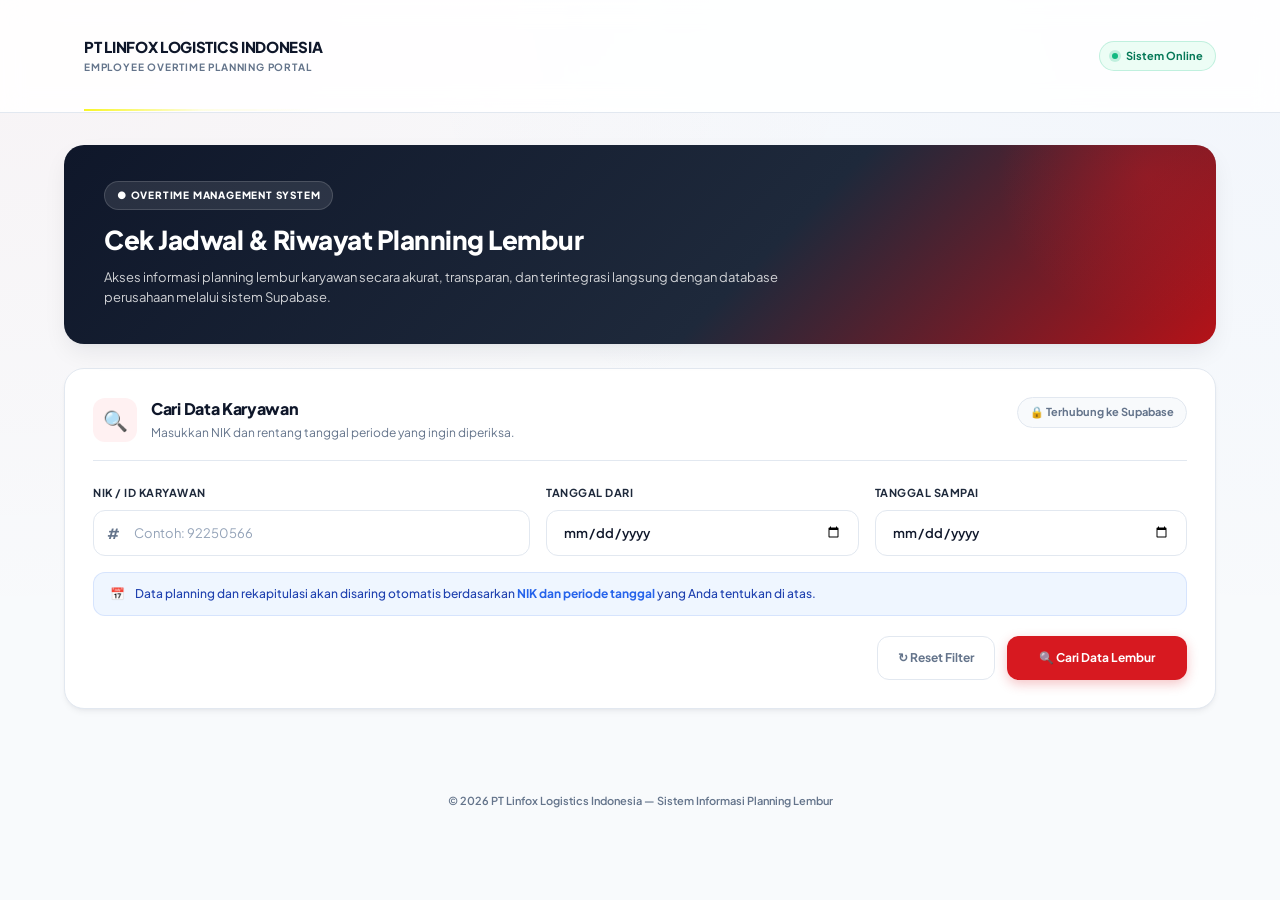
==== commit 46fe3962: "update kode" ====
--- a/cek-lembur.html
+++ b/cek-lembur.html
@@ -4,89 +4,59 @@
 <head>
     <meta charset="UTF-8">
     <meta name="viewport" content="width=device-width, initial-scale=1.0">
-
     <title>Cek Planning Lembur Karyawan - LINFOX</title>
 
     <link rel="stylesheet" href="Style.css">
 
-    <!-- =========================================================
-         SUPABASE
-    ========================================================== -->
+    <!-- SUPABASE -->
     <script src="https://cdn.jsdelivr.net/npm/@supabase/supabase-js@2"></script>
-
     <script src="config.local.js"></script>
-
-    <script src="env.js?v=20260904-1"></script>
-
-    <!-- =========================================================
-         CHART.JS
-    ========================================================== -->
+    <script src="env.js?v=20260905-1"></script>
+
+    <!-- CHART.JS & JSPDF -->
     <script src="https://cdn.jsdelivr.net/npm/chart.js@4.4.4/dist/chart.umd.min.js"></script>
-
     <script src="https://cdnjs.cloudflare.com/ajax/libs/jspdf/2.5.1/jspdf.umd.min.js"></script>
     <script src="https://cdnjs.cloudflare.com/ajax/libs/jspdf-autotable/3.8.2/jspdf.plugin.autotable.min.js"></script>
 
-    <!-- =========================================================
-         FONT
-    ========================================================== -->
+    <!-- FONT GOOGLE -->
     <link rel="preconnect" href="https://fonts.googleapis.com">
     <link rel="preconnect" href="https://fonts.gstatic.com" crossorigin>
-
-    <link
-        href="https://fonts.googleapis.com/css2?family=Plus+Jakarta+Sans:wght@400;500;600;700;800&display=swap"
-        rel="stylesheet"
-    >
+    <link href="https://fonts.googleapis.com/css2?family=Plus+Jakarta+Sans:wght@400;500;600;700;800&display=swap" rel="stylesheet">
 
     <style>
-
         /* =========================================================
-           ROOT
+           DESIGN SYSTEM - LINFOX PROFESSIONAL ENTERPRISE
         ========================================================= */
-
         :root {
-            --red: #d71920;
+            --red-primary: #d71920;
             --red-dark: #b51218;
             --red-light: #fff1f2;
-
-            --navy: #101828;
-            --text: #344054;
-            --muted: #667085;
-            --muted-light: #98a2b3;
-
-            --border: #eaecf0;
-            --bg: #f5f7fa;
+            --navy: #0f172a;
+            --slate-dark: #1e293b;
+            --text-main: #334155;
+            --text-muted: #64748b;
+            --border-color: #e2e8f0;
+            --bg-body: #f8fafc;
             --white: #ffffff;
-
-            --green: #12b76a;
-            --green-dark: #039855;
-            --green-light: #ecfdf3;
-
-            --blue: #2970ff;
-            --blue-light: #eff8ff;
-
-            --orange: #f79009;
-            --orange-light: #fffaeb;
-
-            --purple: #7f56d9;
-            --purple-light: #f4f3ff;
-
-            --radius: 20px;
-
-            --shadow-sm:
-                0 2px 6px rgba(16, 24, 40, .04),
-                0 1px 3px rgba(16, 24, 40, .03);
-
-            --shadow:
-                0 10px 30px rgba(16, 24, 40, .07);
-
-            --shadow-lg:
-                0 25px 70px rgba(16, 24, 40, .10);
-        }
-
-
-        /* =========================================================
-           RESET
-        ========================================================== */
+            
+            --green: #10b981;
+            --green-light: #ecfdf5;
+            --blue: #2563eb;
+            --blue-light: #eff6ff;
+            --orange: #f59e0b;
+            --orange-light: #fffbeb;
+            --purple: #7c3aed;
+            --purple-light: #f5f3ff;
+
+            --radius-sm: 8px;
+            --radius-md: 12px;
+            --radius-lg: 16px;
+            --radius-xl: 20px;
+
+            --shadow-subtle: 0 1px 3px 0 rgba(15, 23, 42, 0.04), 0 1px 2px -1px rgba(15, 23, 42, 0.04);
+            --shadow-card: 0 4px 6px -1px rgba(15, 23, 42, 0.05), 0 2px 4px -2px rgba(15, 23, 42, 0.05);
+            --shadow-elevated: 0 10px 25px -3px rgba(15, 23, 42, 0.08), 0 4px 6px -4px rgba(15, 23, 42, 0.04);
+        }
 
         * {
             box-sizing: border-box;
@@ -100,7557 +70,1995 @@
 
         body {
             min-height: 100vh;
-
-            font-family:
-                "Plus Jakarta Sans",
-                sans-serif;
-
-            color: var(--navy);
-
-            background:
-                radial-gradient(
-                    circle at 0% 0%,
-                    rgba(215, 25, 32, .08),
-                    transparent 25%
-                ),
-                radial-gradient(
-                    circle at 100% 15%,
-                    rgba(41, 112, 255, .06),
-                    transparent 24%
-                ),
-                linear-gradient(
-                    180deg,
-                    #f8fafc 0%,
-                    #f5f7fa 100%
-                );
-        }
-
-
-        body::before {
-            content: "";
-
-            position: fixed;
-            inset: 0;
-
-            pointer-events: none;
-
-            opacity: .28;
-
-            background-image:
-                radial-gradient(
-                    rgba(16, 24, 40, .12) .6px,
-                    transparent .6px
-                );
-
-            background-size: 24px 24px;
-
-            mask-image:
-                linear-gradient(
-                    to bottom,
-                    black,
-                    transparent 65%
-                );
-        }
-
-
-        button,
-        input {
+            font-family: "Plus Jakarta Sans", sans-serif;
+            color: var(--text-main);
+            background-color: var(--bg-body);
+            background-image: 
+                radial-gradient(at 0% 0%, rgba(215, 25, 32, 0.03) 0px, transparent 50%),
+                radial-gradient(at 100% 0%, rgba(37, 99, 235, 0.03) 0px, transparent 50%);
+            line-height: 1.5;
+        }
+
+        button, input {
             font-family: inherit;
         }
 
-
         /* =========================================================
-           HEADER
+           HEADER PROFESSIONAL
         ========================================================== */
-
         header {
             position: sticky;
             top: 0;
-
             z-index: 50;
-
-            background:
-                rgba(255, 255, 255, .88);
-
-            border-bottom:
-                1px solid rgba(215, 25, 32, .10);
-
-            backdrop-filter: blur(18px);
-            -webkit-backdrop-filter: blur(18px);
-
-            box-shadow:
-                0 5px 25px rgba(16, 24, 40, .045);
-        }
-
+            background: rgba(255, 255, 255, 0.9);
+            border-bottom: 1px solid var(--border-color);
+            backdrop-filter: blur(12px);
+            -webkit-backdrop-filter: blur(12px);
+        }
 
         .header-inner {
-            width:
-                min(
-                    1180px,
-                    calc(100% - 36px)
-                );
-
-            min-height: 72px;
-
-            margin: auto;
-
-            display: flex;
-
-            align-items: center;
-
+            max-width: 1200px;
+            margin: 0 auto;
+            padding: 0 24px;
+            min-height: 76px;
+            display: flex;
+            align-items: center;
             justify-content: space-between;
-
-            gap: 20px;
-        }
-
+        }
 
         .brand {
             display: flex;
-
-            align-items: center;
-
-            gap: 13px;
-
+            align-items: center;
+            gap: 14px;
             text-decoration: none;
-
+        }
+
+        .brand-logo {
+            width: 42px;
+            height: 42px;
+            object-fit: contain;
+            border-radius: var(--radius-sm);
+        }
+
+        .brand-title {
+            font-size: 15px;
+            font-weight: 800;
             color: var(--navy);
-        }
-
-
-        .brand-logo {
-            width: 44px;
-            height: 44px;
-
-            object-fit: contain;
-
-            border-radius: 12px;
-        }
-
-
-        .brand-title {
-            font-size: 14px;
-
-            font-weight: 800;
-
-            letter-spacing: -.25px;
-        }
-
+            letter-spacing: -0.3px;
+        }
 
         .brand-subtitle {
-            margin-top: 3px;
-
-            font-size: 9px;
-
+            margin-top: 2px;
+            font-size: 10px;
             font-weight: 700;
-
-            color: var(--muted);
-
-            letter-spacing: .7px;
-
+            color: var(--text-muted);
+            letter-spacing: 0.8px;
             text-transform: uppercase;
         }
-
 
         .header-status {
             display: inline-flex;
-
-            align-items: center;
-
+            align-items: center;
             gap: 8px;
-
-            padding: 9px 13px;
-
-            border-radius: 999px;
-
+            padding: 6px 12px;
+            border-radius: 99px;
             background: var(--green-light);
-
-            border: 1px solid #abefc6;
-
-            color: #027a48;
-
-            font-size: 10px;
-
-            font-weight: 800;
-        }
-
+            border: 1px solid rgba(16, 185, 129, 0.2);
+            color: #047857;
+            font-size: 11px;
+            font-weight: 700;
+        }
 
         .status-dot {
-            width: 7px;
-            height: 7px;
-
+            width: 6px;
+            height: 6px;
             border-radius: 50%;
-
             background: var(--green);
-
-            box-shadow:
-                0 0 0 4px
-                rgba(18, 183, 106, .10);
-        }
-
+            box-shadow: 0 0 0 3px rgba(16, 185, 129, 0.2);
+        }
 
         /* =========================================================
-           MAIN
+           MAIN CONTAINER
         ========================================================== */
-
         main {
-            position: relative;
-
-            z-index: 1;
-
-            width:
-                min(
-                    1180px,
-                    calc(100% - 36px)
-                );
-
-            margin:
-                35px auto 50px;
-        }
-
+            max-width: 1200px;
+            margin: 32px auto 60px;
+            padding: 0 24px;
+        }
 
         /* =========================================================
-           HERO
+           HERO SECTION
         ========================================================== */
-
         .hero {
             position: relative;
-
             overflow: hidden;
-
-            min-height: 215px;
-
-            padding: 38px 40px;
-
-            margin-bottom: 22px;
-
-            border-radius: 26px;
-
+            padding: 36px 40px;
+            margin-bottom: 24px;
+            border-radius: var(--radius-xl);
             color: white;
-
-            background:
-                radial-gradient(
-                    circle at 85% 20%,
-                    rgba(255,255,255,.13),
-                    transparent 22%
-                ),
-                radial-gradient(
-                    circle at 100% 100%,
-                    rgba(255,255,255,.08),
-                    transparent 30%
-                ),
-                linear-gradient(
-                    135deg,
-                    #991b1f 0%,
-                    #d71920 45%,
-                    #ed1c24 100%
-                );
-
-            box-shadow:
-                0 25px 55px
-                rgba(215, 25, 32, .18);
-        }
-
+            background: linear-gradient(135deg, #0f172a 0%, #1e293b 60%, #b51218 100%);
+            box-shadow: var(--shadow-elevated);
+        }
 
         .hero::before {
             content: "";
-
             position: absolute;
-
-            width: 270px;
-            height: 270px;
-
-            right: -90px;
+            width: 300px;
+            height: 300px;
+            right: -80px;
             top: -120px;
-
-            border:
-                1px solid
-                rgba(255,255,255,.13);
-
+            background: radial-gradient(circle, rgba(215,25,32,0.3) 0%, transparent 70%);
             border-radius: 50%;
-
-            box-shadow:
-                0 0 0 30px
-                rgba(255,255,255,.025),
-
-                0 0 0 60px
-                rgba(255,255,255,.018);
-        }
-
-
-        .hero::after {
-            content: "LEMBUR";
-
-            position: absolute;
-
-            right: 30px;
-            bottom: -12px;
-
-            font-size: 78px;
-
-            font-weight: 800;
-
-            letter-spacing: -6px;
-
-            color:
-                rgba(255,255,255,.055);
-
             pointer-events: none;
         }
-
 
         .hero-content {
             position: relative;
-
             z-index: 2;
-
             max-width: 700px;
         }
-
 
         .hero-badge {
             display: inline-flex;
-
-            align-items: center;
-
-            gap: 7px;
-
-            padding: 7px 11px;
-
+            align-items: center;
+            gap: 6px;
+            padding: 6px 12px;
             margin-bottom: 14px;
-
-            border:
-                1px solid
-                rgba(255,255,255,.18);
-
-            border-radius: 999px;
-
-            background:
-                rgba(255,255,255,.10);
-
-            font-size: 9px;
-
+            border-radius: 99px;
+            background: rgba(255, 255, 255, 0.1);
+            border: 1px solid rgba(255, 255, 255, 0.15);
+            font-size: 10px;
             font-weight: 800;
-
-            letter-spacing: .7px;
-
+            letter-spacing: 0.8px;
             text-transform: uppercase;
         }
-
 
         .hero h1 {
             margin-bottom: 10px;
-
-            font-size: 28px;
-
-            line-height: 1.2;
-
+            font-size: 26px;
+            line-height: 1.25;
             font-weight: 800;
-
-            letter-spacing: -.8px;
-        }
-
+            letter-spacing: -0.5px;
+        }
 
         .hero p {
-            max-width: 650px;
-
-            color:
-                rgba(255,255,255,.80);
-
-            font-size: 12px;
-
-            line-height: 1.7;
-
-            font-weight: 500;
-        }
-
+            color: rgba(255, 255, 255, 0.8);
+            font-size: 13px;
+            line-height: 1.6;
+            font-weight: 400;
+        }
 
         /* =========================================================
            SEARCH CARD
         ========================================================== */
-
         .search-card {
             padding: 28px;
-
-            margin-bottom: 22px;
-
-            background:
-                rgba(255,255,255,.94);
-
-            border:
-                1px solid
-                rgba(16,24,40,.07);
-
-            border-radius: 23px;
-
-            box-shadow: var(--shadow-lg);
-        }
-
+            margin-bottom: 28px;
+            background: var(--white);
+            border: 1px solid var(--border-color);
+            border-radius: var(--radius-xl);
+            box-shadow: var(--shadow-card);
+        }
 
         .search-card-header {
             display: flex;
-
             align-items: flex-start;
-
             justify-content: space-between;
-
             gap: 20px;
-
             margin-bottom: 24px;
-        }
-
+            padding-bottom: 18px;
+            border-bottom: 1px solid var(--border-color);
+        }
 
         .search-title {
             display: flex;
-
-            align-items: center;
-
-            gap: 12px;
-        }
-
+            align-items: center;
+            gap: 14px;
+        }
 
         .search-icon {
-            width: 43px;
-            height: 43px;
-
-            display: flex;
-
-            align-items: center;
-
+            width: 44px;
+            height: 44px;
+            display: flex;
+            align-items: center;
             justify-content: center;
-
             flex-shrink: 0;
-
-            border-radius: 13px;
-
+            border-radius: var(--radius-md);
             background: var(--red-light);
-
-            color: var(--red);
-
-            font-size: 19px;
-
-            box-shadow:
-                inset 0 0 0 1px
-                rgba(215,25,32,.08);
-        }
-
+            color: var(--red-primary);
+            font-size: 20px;
+        }
 
         .search-title h2 {
-            font-size: 17px;
-
+            font-size: 16px;
             font-weight: 800;
-
-            letter-spacing: -.35px;
-        }
-
+            color: var(--navy);
+            letter-spacing: -0.3px;
+        }
 
         .search-title p {
-            margin-top: 4px;
-
-            font-size: 10px;
-
-            color: var(--muted);
-
-            line-height: 1.5;
-        }
-
+            margin-top: 3px;
+            font-size: 12px;
+            color: var(--text-muted);
+        }
 
         .secure-badge {
             display: inline-flex;
-
-            align-items: center;
-
+            align-items: center;
             gap: 6px;
-
-            padding: 7px 10px;
-
-            border-radius: 999px;
-
-            background: #f8fafc;
-
-            border:
-                1px solid
-                var(--border);
-
-            color: var(--muted);
-
-            font-size: 9px;
-
+            padding: 6px 12px;
+            border-radius: 99px;
+            background: var(--bg-body);
+            border: 1px solid var(--border-color);
+            color: var(--text-muted);
+            font-size: 11px;
             font-weight: 700;
-
             white-space: nowrap;
         }
 
-
         /* =========================================================
-           FORM
+           FORM ELEMENTS
         ========================================================== */
-
         .form-grid {
             display: grid;
-
-            grid-template-columns:
-                1.35fr
-                1fr
-                1fr;
-
-            gap: 14px;
-        }
-
+            grid-template-columns: 1.4fr 1fr 1fr;
+            gap: 16px;
+        }
 
         .form-group {
             display: flex;
-
             flex-direction: column;
-
-            gap: 7px;
-        }
-
+            gap: 8px;
+        }
 
         .form-group label {
-            font-size: 9px;
-
-            font-weight: 800;
-
-            color: #475467;
-
+            font-size: 11px;
+            font-weight: 700;
+            color: var(--slate-dark);
             text-transform: uppercase;
-
-            letter-spacing: .65px;
-        }
-
+            letter-spacing: 0.5px;
+        }
 
         .input-wrap {
             position: relative;
         }
 
-
         .input-icon {
             position: absolute;
-
-            left: 13px;
+            left: 14px;
             top: 50%;
-
-            transform:
-                translateY(-50%);
-
-            color:
-                var(--muted-light);
-
+            transform: translateY(-50%);
+            color: var(--text-muted);
             font-size: 14px;
-
+            font-weight: 700;
             pointer-events: none;
         }
-
 
         .form-group input {
             width: 100%;
-
-            height: 48px;
-
-            padding:
-                0 14px;
-
-            border:
-                1px solid
-                #d0d5dd;
-
-            border-radius: 12px;
-
+            height: 46px;
+            padding: 0 16px;
+            border: 1px solid var(--border-color);
+            border-radius: var(--radius-md);
             outline: none;
-
-            background: white;
-
+            background: var(--white);
             color: var(--navy);
-
-            font-size: 12px;
-
+            font-size: 13px;
             font-weight: 600;
-
-            transition:
-                border-color .2s ease,
-                box-shadow .2s ease,
-                transform .2s ease;
-        }
-
+            transition: all 0.2s ease;
+        }
 
         .input-with-icon {
-            padding-left: 38px !important;
-        }
-
+            padding-left: 40px !important;
+        }
 
         .form-group input:hover {
-            border-color: #b8c0cc;
-        }
-
+            border-color: #cbd5e1;
+        }
 
         .form-group input:focus {
-            border-color: var(--red);
-
-            box-shadow:
-                0 0 0 4px
-                rgba(215,25,32,.08);
-
-            transform:
-                translateY(-1px);
-        }
-
+            border-color: var(--red-primary);
+            box-shadow: 0 0 0 3px rgba(215, 25, 32, 0.1);
+        }
 
         .form-group input::placeholder {
-            color: #98a2b3;
-
-            font-weight: 500;
-        }
-
+            color: #94a3b8;
+            font-weight: 400;
+        }
 
         input[type="date"] {
             color-scheme: light;
         }
 
+        .period-info {
+            display: flex;
+            align-items: center;
+            gap: 10px;
+            margin-top: 16px;
+            padding: 12px 16px;
+            border-radius: var(--radius-md);
+            background: var(--blue-light);
+            border: 1px solid rgba(37, 99, 235, 0.12);
+            color: #1e40af;
+            font-size: 12px;
+            font-weight: 500;
+        }
+
+        .period-info strong {
+            color: var(--blue);
+            font-weight: 700;
+        }
 
         /* =========================================================
-           PERIOD INFO
+           ALERTS
         ========================================================== */
-
-        .period-info {
-            display: flex;
-
-            align-items: center;
-
-            gap: 9px;
-
-            margin-top: 15px;
-
-            padding: 11px 13px;
-
-            border-radius: 11px;
-
-            background: #fff8f8;
-
-            border:
-                1px solid
-                rgba(215,25,32,.09);
-
-            color: var(--muted);
-
-            font-size: 10px;
-
-            font-weight: 600;
-        }
-
-
-        .period-info strong {
-            color: var(--red);
-        }
-
-
-        /* =========================================================
-           ALERT
-        ========================================================== */
-
         .alert {
             display: none;
-
-            align-items: center;
-
+            align-items: center;
             gap: 10px;
-
-            padding: 12px 14px;
-
-            margin-bottom: 16px;
-
-            border-radius: 11px;
-
-            font-size: 11px;
-
+            padding: 14px 16px;
+            margin-bottom: 20px;
+            border-radius: var(--radius-md);
+            font-size: 13px;
             font-weight: 600;
         }
 
-
         .alert.error {
-            background: #fef3f2;
-
-            border:
-                1px solid
-                #fecdca;
-
-            color: #b42318;
-        }
-
+            background: #fef2f2;
+            border: 1px solid #fecaca;
+            color: #991b1b;
+        }
 
         .alert.warning {
-            background: #fffaeb;
-
-            border:
-                1px solid
-                #fedf89;
-
-            color: #b54708;
-        }
-
+            background: #fffbeb;
+            border: 1px solid #fde68a;
+            color: #92400e;
+        }
 
         .alert.info {
-            background: #eff8ff;
-
-            border:
-                1px solid
-                #b2ddff;
-
-            color: #175cd3;
-        }
-
+            background: var(--blue-light);
+            border: 1px solid #bfdbfe;
+            color: #1e40af;
+        }
 
         /* =========================================================
-           BUTTON
+           BUTTONS
         ========================================================== */
-
         .form-actions {
             display: flex;
-
             justify-content: flex-end;
-
-            gap: 9px;
-
-            margin-top: 18px;
-        }
-
+            gap: 12px;
+            margin-top: 20px;
+        }
 
         .btn {
             height: 44px;
-
             display: inline-flex;
-
-            align-items: center;
-
+            align-items: center;
             justify-content: center;
-
             gap: 8px;
-
-            padding: 0 17px;
-
-            border-radius: 11px;
-
-            font-size: 11px;
-
-            font-weight: 800;
-
+            padding: 0 20px;
+            border-radius: var(--radius-md);
+            font-size: 12px;
+            font-weight: 700;
             cursor: pointer;
-
-            transition: all .2s ease;
-        }
-
+            transition: all 0.2s ease;
+            border: none;
+        }
 
         .btn-reset {
-            color: var(--muted);
-
-            background: white;
-
-            border:
-                1px solid
-                #d0d5dd;
-        }
-
+            color: var(--text-muted);
+            background: var(--white);
+            border: 1px solid var(--border-color);
+        }
 
         .btn-reset:hover {
-            background: #f8fafc;
-
-            border-color: #98a2b3;
-
+            background: var(--bg-body);
             color: var(--navy);
-        }
-
+            border-color: #cbd5e1;
+        }
 
         .btn-submit {
             min-width: 180px;
-
             color: white;
-
-            background:
-                linear-gradient(
-                    135deg,
-                    var(--red),
-                    #c5141b
-                );
-
-            border:
-                1px solid
-                var(--red);
-
-            box-shadow:
-                0 8px 18px
-                rgba(215,25,32,.18);
-        }
-
+            background: var(--red-primary);
+            box-shadow: 0 4px 12px rgba(215, 25, 32, 0.25);
+        }
 
         .btn-submit:hover {
-            transform:
-                translateY(-2px);
-
-            box-shadow:
-                0 12px 25px
-                rgba(215,25,32,.25);
-        }
-
+            background: var(--red-dark);
+            transform: translateY(-1px);
+            box-shadow: 0 6px 16px rgba(215, 25, 32, 0.35);
+        }
 
         .btn-submit:disabled {
-            opacity: .65;
-
+            opacity: 0.65;
             cursor: not-allowed;
-
             transform: none;
         }
 
-
         /* =========================================================
-           RESULT
+           RESULT SECTION & COMPONENTS
         ========================================================== */
-
         #resultSection {
             display: none;
-
-            animation:
-                resultIn .45s ease;
-        }
-
-
-        @keyframes resultIn {
-
-            from {
-                opacity: 0;
-
-                transform:
-                    translateY(14px);
-            }
-
-            to {
-                opacity: 1;
-
-                transform:
-                    translateY(0);
-            }
-
-        }
-
-
-        /* =========================================================
-           PROFILE
-        ========================================================== */
-
+            animation: fadeIn 0.4s ease;
+        }
+
+        @keyframes fadeIn {
+            from { opacity: 0; transform: translateY(10px); }
+            to { opacity: 1; transform: translateY(0); }
+        }
+
+        /* PROFILE CARD */
         .profile-card {
-            position: relative;
-
-            overflow: hidden;
-
-            display: flex;
-
-            align-items: center;
-
+            display: flex;
+            align-items: center;
             justify-content: space-between;
-
             gap: 20px;
-
-            padding: 21px 23px;
-
-            margin-bottom: 15px;
-
-            background: white;
-
-            border:
-                1px solid
-                var(--border);
-
-            border-radius: 19px;
-
-            box-shadow: var(--shadow);
-        }
-
-
-        .profile-card::after {
-            content: "";
-
-            position: absolute;
-
-            width: 180px;
-            height: 180px;
-
-            right: -90px;
-            top: -90px;
-
-            border-radius: 50%;
-
-            background:
-                rgba(215,25,32,.035);
-        }
-
+            padding: 24px;
+            margin-bottom: 20px;
+            background: var(--white);
+            border: 1px solid var(--border-color);
+            border-radius: var(--radius-xl);
+            box-shadow: var(--shadow-card);
+        }
 
         .profile-user {
-            position: relative;
-
-            z-index: 1;
-
-            display: flex;
-
-            align-items: center;
-
-            gap: 14px;
-        }
-
+            display: flex;
+            align-items: center;
+            gap: 16px;
+        }
 
         .avatar {
-            width: 56px;
-            height: 56px;
-
-            display: flex;
-
-            align-items: center;
-
+            width: 54px;
+            height: 54px;
+            display: flex;
+            align-items: center;
             justify-content: center;
-
             flex-shrink: 0;
-
-            border-radius: 17px;
-
+            border-radius: var(--radius-md);
             color: white;
-
             font-size: 20px;
-
             font-weight: 800;
-
-            background:
-                linear-gradient(
-                    135deg,
-                    #b51218,
-                    #ef4444
-                );
-
-            box-shadow:
-                0 8px 20px
-                rgba(215,25,32,.20);
-        }
-
+            background: linear-gradient(135deg, var(--red-primary), var(--red-dark));
+            box-shadow: 0 4px 12px rgba(215, 25, 32, 0.2);
+        }
 
         .profile-name {
-            font-size: 16px;
-
+            font-size: 17px;
             font-weight: 800;
-
-            letter-spacing: -.3px;
-        }
-
+            color: var(--navy);
+            letter-spacing: -0.3px;
+        }
 
         .profile-meta {
             display: flex;
-
-            align-items: center;
-
+            align-items: center;
             flex-wrap: wrap;
-
             gap: 8px;
-
-            margin-top: 5px;
-
-            color: var(--muted);
-
-            font-size: 10px;
-
-            font-weight: 500;
-        }
-
+            margin-top: 4px;
+            color: var(--text-muted);
+            font-size: 12px;
+        }
 
         .profile-meta strong {
-            color: var(--navy);
-        }
-
-
-        .profile-status {
-            position: relative;
-
-            z-index: 2;
-        }
-
+            color: var(--slate-dark);
+        }
 
         .status-badge {
             display: inline-flex;
-
-            align-items: center;
-
+            align-items: center;
             gap: 6px;
-
-            padding: 7px 11px;
-
-            border-radius: 999px;
-
-            font-size: 9px;
-
+            padding: 6px 12px;
+            border-radius: 99px;
+            font-size: 11px;
             font-weight: 800;
-
             text-transform: uppercase;
-
-            letter-spacing: .4px;
-        }
-
+            letter-spacing: 0.5px;
+        }
 
         .status-active {
             background: var(--green-light);
-
-            border:
-                1px solid
-                #abefc6;
-
-            color: #027a48;
-        }
-
+            border: 1px solid rgba(16, 185, 129, 0.2);
+            color: #047857;
+        }
 
         .status-penalty {
-            background: #fef3f2;
-
-            border:
-                1px solid
-                #fecdca;
-
-            color: #b42318;
-        }
-
+            background: #fef2f2;
+            border: 1px solid #fecaca;
+            color: #991b1b;
+        }
 
         /* =========================================================
-           STATS
+           STATS GRID
         ========================================================== */
-
         .stats-grid {
             display: grid;
-
-            grid-template-columns:
-                repeat(4, 1fr);
-
-            gap: 14px;
-
-            margin-bottom: 15px;
-        }
-
+            grid-template-columns: repeat(4, 1fr);
+            gap: 16px;
+            margin-bottom: 20px;
+        }
 
         .stat-card {
-            position: relative;
-
-            overflow: hidden;
-
-            display: flex;
-
-            align-items: center;
-
-            gap: 13px;
-
-            padding: 18px;
-
-            border-radius: 17px;
-
-            background: white;
-
-            border:
-                1px solid
-                var(--border);
-
-            box-shadow:
-                var(--shadow-sm);
-
-            transition: all .2s ease;
-        }
-
+            display: flex;
+            align-items: center;
+            gap: 16px;
+            padding: 20px;
+            border-radius: var(--radius-xl);
+            background: var(--white);
+            border: 1px solid var(--border-color);
+            box-shadow: var(--shadow-subtle);
+            transition: transform 0.2s ease, box-shadow 0.2s ease;
+        }
 
         .stat-card:hover {
-            transform:
-                translateY(-3px);
-
-            box-shadow: var(--shadow);
-        }
-
-
-        .stat-card::after {
-            content: "";
-
-            position: absolute;
-
-            width: 100px;
-            height: 100px;
-
-            right: -55px;
-            bottom: -55px;
-
-            border-radius: 50%;
-
-            background:
-                rgba(215,25,32,.035);
-        }
-
+            transform: translateY(-2px);
+            box-shadow: var(--shadow-card);
+        }
 
         .stat-icon {
-            width: 45px;
-            height: 45px;
-
-            display: flex;
-
-            align-items: center;
-
+            width: 46px;
+            height: 46px;
+            display: flex;
+            align-items: center;
             justify-content: center;
-
             flex-shrink: 0;
-
-            border-radius: 13px;
-
-            font-size: 18px;
-        }
-
-
-        .stat-red {
-            background: var(--red-light);
-
-            color: var(--red);
-        }
-
-
-        .stat-green {
-            background: var(--green-light);
-
-            color: var(--green);
-        }
-
-
-        .stat-blue {
-            background: var(--blue-light);
-
-            color: var(--blue);
-        }
-
-
-        .stat-purple {
-            background: var(--purple-light);
-
-            color: var(--purple);
-        }
-
+            border-radius: var(--radius-md);
+            font-size: 20px;
+        }
+
+        .stat-red { background: var(--red-light); color: var(--red-primary); }
+        .stat-green { background: var(--green-light); color: var(--green); }
+        .stat-blue { background: var(--blue-light); color: var(--blue); }
+        .stat-purple { background: var(--purple-light); color: var(--purple); }
 
         .stat-label {
-            color: var(--muted);
-
-            font-size: 8px;
-
+            color: var(--text-muted);
+            font-size: 10px;
             font-weight: 700;
-        }
-
+            text-transform: uppercase;
+            letter-spacing: 0.5px;
+        }
 
         .stat-value {
             margin-top: 4px;
-
             color: var(--navy);
-
-            font-size: 19px;
-
+            font-size: 20px;
             font-weight: 800;
-
-            letter-spacing: -.5px;
-        }
-
+            letter-spacing: -0.5px;
+        }
 
         /* =========================================================
-           CHART SECTION
+           ANALYTICS & CHARTS SECTION
         ========================================================== */
-
         .analytics-title {
             display: flex;
-
-            align-items: center;
-
+            align-items: center;
             justify-content: space-between;
-
-            gap: 15px;
-
-            margin:
-                27px 0 14px;
-        }
-
+            gap: 16px;
+            margin: 28px 0 16px;
+        }
 
         .analytics-title-left {
             display: flex;
-
-            align-items: center;
-
-            gap: 10px;
-        }
-
+            align-items: center;
+            gap: 12px;
+        }
 
         .analytics-line {
             width: 4px;
-            height: 21px;
-
-            border-radius: 999px;
-
-            background: var(--red);
-        }
-
+            height: 24px;
+            border-radius: 99px;
+            background: var(--red-primary);
+        }
 
         .analytics-title h3 {
-            font-size: 14px;
-
+            font-size: 16px;
             font-weight: 800;
-
-            letter-spacing: -.25px;
-        }
-
+            color: var(--navy);
+            letter-spacing: -0.3px;
+        }
 
         .analytics-title p {
-            margin-top: 3px;
-
-            color: var(--muted);
-
-            font-size: 9px;
-
-            font-weight: 500;
-        }
-
+            margin-top: 2px;
+            color: var(--text-muted);
+            font-size: 12px;
+        }
 
         .analytics-period {
             display: inline-flex;
-
-            align-items: center;
-
+            align-items: center;
             gap: 6px;
-
-            padding: 7px 10px;
-
-            border-radius: 999px;
-
-            background: white;
-
-            border: 1px solid var(--border);
-
-            color: var(--muted);
-
-            font-size: 8px;
-
-            font-weight: 800;
-        }
-
+            padding: 8px 14px;
+            border-radius: 99px;
+            background: var(--white);
+            border: 1px solid var(--border-color);
+            color: var(--slate-dark);
+            font-size: 11px;
+            font-weight: 700;
+            box-shadow: var(--shadow-subtle);
+        }
 
         .charts-grid {
             display: grid;
-
-            grid-template-columns:
-                1.6fr
-                1fr;
-
-            gap: 15px;
-
-            margin-bottom: 15px;
-        }
-
+            grid-template-columns: 1.5fr 1fr;
+            gap: 20px;
+            margin-bottom: 20px;
+        }
 
         .chart-card {
+            background: var(--white);
+            border: 1px solid var(--border-color);
+            border-radius: var(--radius-xl);
+            padding: 24px;
+            box-shadow: var(--shadow-card);
             position: relative;
-
-            overflow: hidden;
-
-            min-height: 350px;
-
-            padding: 20px;
-
-            background:
-                rgba(255,255,255,.96);
-
-            border:
-                1px solid
-                var(--border);
-
-            border-radius: 19px;
-
-            box-shadow:
-                var(--shadow-sm);
-
-            transition:
-                transform .2s ease,
-                box-shadow .2s ease;
-        }
-
-
-        .chart-card:hover {
-            transform:
-                translateY(-2px);
-
-            box-shadow:
-                var(--shadow);
-        }
-
+        }
 
         .chart-card.full {
-            grid-column:
-                1 / -1;
-
-            min-height: 330px;
-        }
-
+            grid-column: 1 / -1;
+        }
 
         .chart-card-header {
             display: flex;
-
             align-items: flex-start;
-
             justify-content: space-between;
-
             gap: 12px;
-
-            margin-bottom: 16px;
-        }
-
+            margin-bottom: 20px;
+        }
 
         .chart-heading {
             display: flex;
-
-            align-items: center;
-
-            gap: 10px;
-        }
-
+            align-items: center;
+            gap: 12px;
+        }
 
         .chart-icon {
-            width: 36px;
-            height: 36px;
-
-            display: flex;
-
-            align-items: center;
-
+            width: 38px;
+            height: 38px;
+            display: flex;
+            align-items: center;
             justify-content: center;
-
-            border-radius: 10px;
-
-            background: var(--red-light);
-
-            font-size: 15px;
-        }
-
+            border-radius: var(--radius-sm);
+            background: var(--bg-body);
+            font-size: 16px;
+        }
 
         .chart-heading h4 {
+            font-size: 13px;
+            font-weight: 800;
+            color: var(--navy);
+        }
+
+        .chart-heading p {
+            margin-top: 2px;
+            color: var(--text-muted);
             font-size: 11px;
-
-            font-weight: 800;
-        }
-
-
-        .chart-heading p {
-            margin-top: 3px;
-
-            color: var(--muted);
-
-            font-size: 8px;
-
-            font-weight: 500;
-        }
-
+        }
 
         .chart-mini-badge {
-            padding: 6px 8px;
-
-            border-radius: 999px;
-
-            background: #f8fafc;
-
-            border:
-                1px solid
-                var(--border);
-
-            color: var(--muted);
-
-            font-size: 7px;
-
-            font-weight: 800;
-        }
-
+            padding: 4px 10px;
+            border-radius: 99px;
+            background: var(--bg-body);
+            border: 1px solid var(--border-color);
+            color: var(--text-muted);
+            font-size: 10px;
+            font-weight: 700;
+        }
 
         .chart-container {
             position: relative;
-
             width: 100%;
-
-            height: 255px;
-        }
-
-
-        .chart-card.full
-        .chart-container {
-            height: 245px;
-        }
-
+            height: 260px;
+        }
+
+        .chart-card.full .chart-container {
+            height: 250px;
+        }
 
         .chart-empty {
             position: absolute;
-
             inset: 0;
-
-            display: flex;
-
-            align-items: center;
-
+            display: flex;
+            align-items: center;
             justify-content: center;
-
-            text-align: center;
-
-            color: var(--muted);
-
-            font-size: 10px;
-
+            color: var(--text-muted);
+            font-size: 12px;
             font-weight: 600;
-        }
-
+            background: rgba(255,255,255,0.8);
+        }
 
         /* =========================================================
-           INSIGHT
+           INSIGHTS CARD
         ========================================================== */
-
         .insight-card {
             display: grid;
-
-            grid-template-columns:
-                repeat(3, 1fr);
-
-            gap: 12px;
-
-            margin-bottom: 15px;
-        }
-
+            grid-template-columns: repeat(3, 1fr);
+            gap: 16px;
+            margin-bottom: 20px;
+        }
 
         .insight-item {
             display: flex;
-
-            align-items: center;
-
-            gap: 11px;
-
-            padding: 14px 16px;
-
-            border:
-                1px solid
-                var(--border);
-
-            border-radius: 15px;
-
-            background: white;
-
-            box-shadow:
-                var(--shadow-sm);
-        }
-
+            align-items: center;
+            gap: 14px;
+            padding: 18px 20px;
+            border: 1px solid var(--border-color);
+            border-radius: var(--radius-xl);
+            background: var(--white);
+            box-shadow: var(--shadow-subtle);
+        }
 
         .insight-icon {
-            width: 36px;
-            height: 36px;
-
-            display: flex;
-
-            align-items: center;
-
+            width: 40px;
+            height: 40px;
+            display: flex;
+            align-items: center;
             justify-content: center;
-
             flex-shrink: 0;
-
-            border-radius: 10px;
-
-            background: #f8fafc;
-
-            font-size: 15px;
-        }
-
+            border-radius: var(--radius-md);
+            background: var(--bg-body);
+            font-size: 18px;
+        }
 
         .insight-label {
-            color: var(--muted);
-
-            font-size: 7px;
-
-            font-weight: 800;
-
+            color: var(--text-muted);
+            font-size: 10px;
+            font-weight: 700;
             text-transform: uppercase;
-
-            letter-spacing: .4px;
-        }
-
+            letter-spacing: 0.5px;
+        }
 
         .insight-value {
             margin-top: 3px;
-
-            font-size: 12px;
-
+            font-size: 14px;
             font-weight: 800;
-
             color: var(--navy);
         }
 
-
         /* =========================================================
-           TABLE
+           TABLE SECTION
         ========================================================== */
-
         .table-card {
+            background: var(--white);
+            border: 1px solid var(--border-color);
+            border-radius: var(--radius-xl);
+            box-shadow: var(--shadow-card);
             overflow: hidden;
-
-            background: white;
-
-            border:
-                1px solid
-                var(--border);
-
-            border-radius: 19px;
-
-            box-shadow: var(--shadow);
-        }
-
+        }
 
         .table-header {
             display: flex;
-
-            align-items: center;
-
+            align-items: center;
             justify-content: space-between;
-
-            gap: 15px;
-
-            padding: 18px 20px;
-
-            border-bottom:
-                1px solid
-                var(--border);
-
-            background:
-                linear-gradient(
-                    180deg,
-                    #ffffff,
-                    #fcfcfd
-                );
-        }
-
+            gap: 16px;
+            padding: 20px 24px;
+            border-bottom: 1px solid var(--border-color);
+            background: var(--white);
+        }
 
         .table-title {
             display: flex;
-
-            align-items: center;
-
-            gap: 9px;
-
+            align-items: center;
+            gap: 12px;
             flex-wrap: wrap;
         }
-
 
         .table-title-line {
             width: 4px;
-            height: 19px;
-
-            border-radius: 999px;
-
-            background: var(--red);
-        }
-
+            height: 20px;
+            border-radius: 99px;
+            background: var(--red-primary);
+        }
 
         .table-title h3 {
-            font-size: 13px;
-
+            font-size: 15px;
             font-weight: 800;
-        }
-
+            color: var(--navy);
+        }
 
         .period-badge {
-            padding: 6px 9px;
-
-            border-radius: 999px;
-
-            color: var(--red);
-
+            padding: 4px 10px;
+            border-radius: 99px;
+            color: var(--red-primary);
             background: var(--red-light);
-
-            border:
-                1px solid
-                rgba(215,25,32,.10);
-
-            font-size: 9px;
-
-            font-weight: 800;
-        }
-
-
-        .table-count {
-            padding: 7px 10px;
-
-            border-radius: 999px;
-
-            background: #f8fafc;
-
-            border:
-                1px solid
-                var(--border);
-
-            color: var(--muted);
-
-            font-size: 9px;
-
-            font-weight: 800;
-        }
-
+            border: 1px solid rgba(215, 25, 32, 0.15);
+            font-size: 11px;
+            font-weight: 700;
+        }
 
         .table-header-actions {
             display: flex;
             align-items: center;
-            gap: 9px;
-            flex-wrap: wrap;
-        }
-
+            gap: 10px;
+        }
 
         .btn-print-history {
             display: inline-flex;
             align-items: center;
             justify-content: center;
             gap: 6px;
-            min-height: 34px;
-            padding: 0 12px;
-            border: 0;
-            border-radius: 9px;
-            background: #d71920;
-            color: #fff;
-            font-size: 9px;
-            font-weight: 800;
+            height: 38px;
+            padding: 0 14px;
+            border: none;
+            border-radius: var(--radius-md);
+            background: var(--red-primary);
+            color: white;
+            font-size: 11px;
+            font-weight: 700;
             cursor: pointer;
-            transition: all .2s ease;
-        }
-
+            transition: background 0.2s;
+        }
 
         .btn-print-history:hover {
-            background: #b51218;
-            transform: translateY(-1px);
-        }
-
-
-        .btn-print-history:disabled {
-            opacity: .65;
-            cursor: wait;
-            transform: none;
-        }
-
+            background: var(--red-dark);
+        }
+
+        .table-count {
+            padding: 6px 12px;
+            border-radius: 99px;
+            background: var(--bg-body);
+            border: 1px solid var(--border-color);
+            color: var(--text-muted);
+            font-size: 11px;
+            font-weight: 700;
+        }
 
         .table-wrapper {
             overflow-x: auto;
         }
 
-
         table {
             width: 100%;
-
             min-width: 1050px;
-
-            border-collapse:
-                separate;
-
-            border-spacing: 0;
-
+            border-collapse: collapse;
+            font-size: 12px;
+        }
+
+        th {
+            padding: 14px 18px;
+            background: var(--bg-body);
+            color: var(--text-muted);
+            border-bottom: 1px solid var(--border-color);
             font-size: 10px;
-        }
-
-
-        th {
-            padding: 12px 14px;
-
+            font-weight: 800;
+            letter-spacing: 0.6px;
+            text-transform: uppercase;
+            text-align: left;
+            white-space: nowrap;
+        }
+
+        td {
+            padding: 14px 18px;
+            color: var(--text-main);
+            border-bottom: 1px solid var(--border-color);
+            vertical-align: middle;
+            font-weight: 500;
+        }
+
+        tbody tr:hover td {
             background: #f8fafc;
-
-            color: var(--muted);
-
-            border-bottom:
-                1px solid
-                var(--border);
-
-            font-size: 8px;
-
-            font-weight: 800;
-
-            letter-spacing: .65px;
-
-            text-transform: uppercase;
-
-            white-space: nowrap;
-        }
-
-
-        td {
-            padding: 13px 14px;
-
-            color: var(--text);
-
-            border-bottom:
-                1px solid
-                #f2f4f7;
-
-            vertical-align: middle;
-        }
-
-
-        tbody tr {
-            transition:
-                background .15s ease;
-        }
-
-
-        tbody tr:hover td {
-            background: #fffafa;
-        }
-
+        }
 
         tbody tr:last-child td {
             border-bottom: none;
         }
 
-
         td strong {
             color: var(--navy);
-        }
-
+            font-weight: 700;
+        }
 
         .tag {
             display: inline-flex;
-
-            align-items: center;
-
-            padding: 5px 8px;
-
-            border-radius: 7px;
-
-            background: #f2f4f7;
-
-            color: #475467;
-
-            font-size: 8px;
-
-            font-weight: 800;
-
+            align-items: center;
+            padding: 4px 10px;
+            border-radius: var(--radius-sm);
+            background: var(--bg-body);
+            border: 1px solid var(--border-color);
+            color: var(--slate-dark);
+            font-size: 10px;
+            font-weight: 700;
             white-space: nowrap;
         }
 
-
         .tag-red {
-            background: #fee4e2;
-
-            color: #b42318;
-        }
-
-
-        /* =========================================================
-           PHOTO BUTTON
-        ========================================================== */
-
+            background: #fef2f2;
+            border-color: #fecaca;
+            color: #991b1b;
+        }
+
+        /* BUTTON ACTIONS IN TABLE */
         .photo-actions {
             display: flex;
-
-            align-items: center;
-
+            align-items: center;
             gap: 6px;
-
-            flex-wrap: wrap;
-        }
-
+        }
+
+        .btn-photo, .btn-download {
+            display: inline-flex;
+            align-items: center;
+            justify-content: center;
+            gap: 4px;
+            padding: 6px 10px;
+            border-radius: var(--radius-sm);
+            border: 1px solid transparent;
+            font-size: 10px;
+            font-weight: 700;
+            cursor: pointer;
+            text-decoration: none;
+            transition: all 0.2s;
+        }
 
         .btn-photo {
-            display: inline-flex;
-
-            align-items: center;
-
+            background: var(--green-light);
+            border-color: rgba(16, 185, 129, 0.3);
+            color: #047857;
+        }
+
+        .btn-photo:hover {
+            background: var(--green);
+            color: white;
+        }
+
+        .btn-download {
+            background: var(--blue-light);
+            border-color: rgba(37, 99, 235, 0.3);
+            color: #1d4ed8;
+        }
+
+        .btn-download:hover {
+            background: var(--blue);
+            color: white;
+        }
+
+        .no-photo {
+            color: #94a3b8;
+            font-size: 11px;
+            font-style: italic;
+        }
+
+        .empty {
+            padding: 60px 20px;
+            text-align: center;
+            color: var(--text-muted);
+        }
+
+        .empty-icon {
+            width: 60px;
+            height: 60px;
+            display: flex;
+            align-items: center;
             justify-content: center;
-
-            gap: 5px;
-
-            padding: 7px 10px;
-
-            border-radius: 8px;
-
-            border:
-                1px solid
-                var(--green-dark);
-
-            background: var(--green);
-
-            color: white;
-
-            font-size: 8px;
-
-            font-weight: 800;
-
-            cursor: pointer;
-
-            transition: all .2s ease;
-        }
-
-
-        .btn-photo:hover {
-            transform:
-                translateY(-1px);
-
-            background:
-                var(--green-dark);
-
-            box-shadow:
-                0 5px 12px
-                rgba(18,183,106,.20);
-        }
-
-
-        .btn-download {
-            display: inline-flex;
-
-            align-items: center;
-
-            justify-content: center;
-
-            gap: 5px;
-
-            padding: 7px 10px;
-
-            border-radius: 8px;
-
-            border:
-                1px solid
-                #175cd3;
-
-            background: #2970ff;
-
-            color: white;
-
-            font-size: 8px;
-
-            font-weight: 800;
-
-            cursor: pointer;
-
-            transition: all .2s ease;
-        }
-
-
-        .btn-download:hover {
-            transform:
-                translateY(-1px);
-
-            background: #175cd3;
-
-            box-shadow:
-                0 5px 12px
-                rgba(41,112,255,.20);
-        }
-
-
-        .no-photo {
-            color:
-                var(--muted-light);
-
-            font-size: 9px;
-
-            font-style: italic;
-        }
-
-
-        /* =========================================================
-           EMPTY
-        ========================================================== */
-
-        .empty {
-            padding: 55px 20px;
-
-            text-align: center;
-
-            color: var(--muted);
-        }
-
-
-        .empty-icon {
-            width: 65px;
-            height: 65px;
-
-            display: flex;
-
-            align-items: center;
-
-            justify-content: center;
-
-            margin:
-                0 auto 12px;
-
-            border-radius: 19px;
-
-            background: #f8fafc;
-
-            font-size: 29px;
-        }
-
+            margin: 0 auto 12px;
+            border-radius: var(--radius-lg);
+            background: var(--bg-body);
+            font-size: 26px;
+        }
 
         .empty p {
-            font-size: 11px;
-
+            font-size: 13px;
             font-weight: 600;
         }
-
 
         /* =========================================================
            PHOTO MODAL
         ========================================================== */
-
         .photo-modal {
             position: fixed;
-
             inset: 0;
-
             z-index: 100;
-
             display: none;
-
-            align-items: center;
-
+            align-items: center;
             justify-content: center;
-
             padding: 20px;
-
-            background:
-                rgba(15,23,42,.76);
-
-            backdrop-filter:
-                blur(9px);
-
-            -webkit-backdrop-filter:
-                blur(9px);
-        }
-
+            background: rgba(15, 23, 42, 0.7);
+            backdrop-filter: blur(8px);
+        }
 
         .photo-modal.active {
             display: flex;
-
-            animation:
-                modalFade .2s ease;
-        }
-
+            animation: modalFade 0.2s ease;
+        }
 
         @keyframes modalFade {
-
-            from {
-                opacity: 0;
-            }
-
-            to {
-                opacity: 1;
-            }
-
-        }
-
+            from { opacity: 0; }
+            to { opacity: 1; }
+        }
 
         .photo-box {
-            width:
-                min(
-                    780px,
-                    100%
-                );
-
-            max-height:
-                calc(100vh - 40px);
-
+            width: min(750px, 100%);
+            max-height: calc(100vh - 40px);
+            background: var(--white);
+            border-radius: var(--radius-xl);
+            box-shadow: 0 25px 50px -12px rgba(0, 0, 0, 0.25);
+            display: flex;
+            flex-direction: column;
             overflow: hidden;
-
-            border-radius: 20px;
-
-            background: white;
-
-            box-shadow:
-                0 30px 80px
-                rgba(0,0,0,.30);
-
-            animation:
-                modalIn .25s ease;
-
-            display: flex;
-
-            flex-direction: column;
-        }
-
-
-        @keyframes modalIn {
-
-            from {
-                opacity: 0;
-
-                transform:
-                    translateY(12px)
-                    scale(.98);
-            }
-
-            to {
-                opacity: 1;
-
-                transform:
-                    translateY(0)
-                    scale(1);
-            }
-
-        }
-
+        }
 
         .photo-header {
             display: flex;
-
-            align-items: center;
-
+            align-items: center;
             justify-content: space-between;
-
-            gap: 15px;
-
-            padding: 15px 18px;
-
-            border-bottom:
-                1px solid
-                var(--border);
-        }
-
-
-        .photo-header-left {
-            min-width: 0;
-        }
-
+            padding: 18px 24px;
+            border-bottom: 1px solid var(--border-color);
+        }
 
         .photo-header h4 {
-            font-size: 12px;
-
+            font-size: 14px;
             font-weight: 800;
-        }
-
+            color: var(--navy);
+        }
 
         .photo-url {
-            margin-top: 3px;
-
-            max-width: 550px;
-
+            margin-top: 2px;
+            max-width: 500px;
             overflow: hidden;
-
             text-overflow: ellipsis;
-
             white-space: nowrap;
-
-            color: var(--muted);
-
-            font-size: 8px;
-        }
-
+            color: var(--text-muted);
+            font-size: 11px;
+        }
 
         .close-photo {
             width: 32px;
             height: 32px;
-
-            flex-shrink: 0;
-
-            border-radius: 9px;
-
-            border:
-                1px solid
-                var(--border);
-
-            background: #f8fafc;
-
-            color: var(--muted);
-
-            font-size: 19px;
-
+            border-radius: var(--radius-sm);
+            border: 1px solid var(--border-color);
+            background: var(--bg-body);
+            color: var(--text-muted);
+            font-size: 18px;
             cursor: pointer;
-        }
-
+            display: flex;
+            align-items: center;
+            justify-content: center;
+        }
 
         .close-photo:hover {
-            background:
-                var(--red-light);
-
-            color: var(--red);
-        }
-
+            background: #fee2e2;
+            color: #b91c1c;
+            border-color: #fca5a5;
+        }
 
         .photo-body {
-            min-height: 300px;
-
-            max-height:
-                calc(100vh - 180px);
-
+            padding: 24px;
+            background: #f1f5f9;
+            text-align: center;
             overflow: auto;
-
-            padding: 20px;
-
-            background: #f2f4f7;
-
+            max-height: calc(100vh - 180px);
+            display: flex;
+            align-items: center;
+            justify-content: center;
+        }
+
+        .photo-body img {
+            max-width: 100%;
+            max-height: calc(100vh - 240px);
+            border-radius: var(--radius-md);
+            object-fit: contain;
+            box-shadow: var(--shadow-card);
+        }
+
+        .photo-footer {
+            display: flex;
+            justify-content: flex-end;
+            align-items: center;
+            gap: 10px;
+            padding: 16px 24px;
+            border-top: 1px solid var(--border-color);
+        }
+
+        .download-photo, .generate-photo {
+            display: inline-flex;
+            align-items: center;
+            justify-content: center;
+            gap: 6px;
+            height: 38px;
+            padding: 0 16px;
+            border-radius: var(--radius-md);
+            font-size: 11px;
+            font-weight: 700;
+            text-decoration: none;
+            cursor: pointer;
+            border: none;
+        }
+
+        .download-photo {
+            background: var(--red-primary);
+            color: white;
+        }
+        .download-photo:hover { background: var(--red-dark); }
+
+        .generate-photo {
+            background: var(--blue);
+            color: white;
+        }
+        .generate-photo:hover { background: #1d4ed8; }
+
+        /* =========================================================
+           FOOTER & SPINNER
+        ========================================================== */
+        footer {
+            padding: 24px;
             text-align: center;
-
-            display: flex;
-
-            align-items: center;
-
-            justify-content: center;
-        }
-
-
-        .photo-body img {
-            display: block;
-
-            max-width: 100%;
-
-            max-height:
-                calc(100vh - 230px);
-
-            border-radius: 12px;
-
-            object-fit: contain;
-
-            box-shadow:
-                0 10px 30px
-                rgba(16,24,40,.12);
-        }
-
-
-        .photo-loading {
-            color: var(--muted);
-
+            color: var(--text-muted);
             font-size: 11px;
-
-            font-weight: 700;
-        }
-
-
-        .photo-error {
-            max-width: 500px;
-
-            padding: 25px;
-
-            border-radius: 15px;
-
-            background: white;
-
-            border:
-                1px solid
-                var(--border);
-
-            color: #b42318;
-
-            font-size: 11px;
-
-            font-weight: 700;
-
-            line-height: 1.6;
-        }
-
-
-        .photo-footer {
-            display: flex;
-
-            justify-content: flex-end;
-
-            align-items: center;
-
-            gap: 9px;
-
-            padding: 12px 18px;
-
-            border-top:
-                1px solid
-                var(--border);
-        }
-
-
-        .download-photo {
-            display: inline-flex;
-
-            align-items: center;
-
-            justify-content: center;
-
-            gap: 6px;
-
-            height: 38px;
-
-            padding: 0 14px;
-
-            border-radius: 9px;
-
-            background: var(--red);
-
-            color: white;
-
-            text-decoration: none;
-
-            font-size: 9px;
-
-            font-weight: 800;
-
-            cursor: pointer;
-
-            border: none;
-        }
-
-
-        .download-photo:hover {
-            background:
-                var(--red-dark);
-        }
-
-
-        .generate-photo {
-            display: inline-flex;
-
-            align-items: center;
-
-            justify-content: center;
-
-            gap: 6px;
-
-            height: 38px;
-
-            padding: 0 14px;
-
-            border-radius: 9px;
-
-            background: #2970ff;
-
-            color: white;
-
-            border: none;
-
-            font-size: 9px;
-
-            font-weight: 800;
-
-            cursor: pointer;
-        }
-
-
-        .generate-photo:hover {
-            background: #175cd3;
-        }
-
-
-        .generate-photo:disabled {
-            opacity: .6;
-
-            cursor: not-allowed;
-        }
-
+            font-weight: 600;
+        }
+
+        .spinner {
+            width: 16px;
+            height: 16px;
+            border: 2px solid rgba(255, 255, 255, 0.4);
+            border-top-color: white;
+            border-radius: 50%;
+            animation: spin 0.7s linear infinite;
+        }
+
+        @keyframes spin {
+            to { transform: rotate(360deg); }
+        }
 
         /* =========================================================
-           FOOTER
+           RESPONSIVE DESIGN
         ========================================================== */
-
-        footer {
-            padding: 20px;
-
-            text-align: center;
-
-            color: var(--muted);
-
-            font-size: 9px;
-
-            font-weight: 600;
-        }
-
-
-        /* =========================================================
-           SPINNER
-        ========================================================== */
-
-        .spinner {
-            width: 14px;
-            height: 14px;
-
-            border:
-                2px solid
-                rgba(255,255,255,.35);
-
-            border-top-color:
-                white;
-
-            border-radius: 50%;
-
-            animation:
-                spin .7s linear infinite;
-        }
-
-
-        @keyframes spin {
-
-            to {
-                transform:
-                    rotate(360deg);
-            }
-
-        }
-
-
-        /* =========================================================
-           RESPONSIVE
-        ========================================================== */
-
-        @media (max-width: 1050px) {
-
-            .stats-grid {
-                grid-template-columns:
-                    repeat(2, 1fr);
-            }
-
-            .charts-grid {
-                grid-template-columns:
-                    1fr;
-            }
-
-            .chart-card.full {
-                grid-column:
-                    auto;
-            }
-
-        }
-
-
-        @media (max-width: 950px) {
-
-            .form-grid {
-                grid-template-columns:
-                    repeat(2, 1fr);
-            }
-
-        }
-
-
-        @media (max-width: 700px) {
-
-            .header-inner,
-            main {
-                width:
-                    min(
-                        100% - 24px,
-                        1180px
-                    );
-            }
-
-
-            .header-status {
-                display: none;
-            }
-
-
-            .hero {
-                padding:
-                    28px 23px;
-
-                min-height: 190px;
-
-                border-radius: 21px;
-            }
-
-
-            .hero h1 {
-                font-size: 22px;
-            }
-
-
-            .hero p {
-                font-size: 10px;
-            }
-
-
-            .hero::after {
-                font-size: 55px;
-            }
-
-
-            .search-card {
-                padding:
-                    20px 16px;
-
-                border-radius: 18px;
-            }
-
-
-            .search-card-header {
-                flex-direction: column;
-
-                gap: 12px;
-            }
-
-
-            .form-grid {
-                grid-template-columns:
-                    1fr;
-            }
-
-
-            .form-actions {
-                flex-direction:
-                    column-reverse;
-            }
-
-
-            .btn {
-                width: 100%;
-            }
-
-
-            .profile-card {
-                flex-direction:
-                    column;
-
-                align-items:
-                    flex-start;
-            }
-
-
-            .stats-grid {
-                grid-template-columns:
-                    1fr;
-            }
-
-
-            .insight-card {
-                grid-template-columns:
-                    1fr;
-            }
-
-
-            .analytics-title {
-                align-items:
-                    flex-start;
-
-                flex-direction:
-                    column;
-            }
-
-
-            .chart-card {
-                padding: 15px;
-
-                min-height: 320px;
-            }
-
-
-            .chart-container {
-                height: 225px;
-            }
-
-
-            .chart-card.full
-            .chart-container {
-                height: 220px;
-            }
-
-
-            .table-header {
-                align-items:
-                    flex-start;
-
-                flex-direction:
-                    column;
-            }
-
-
-            .table-header-actions {
-                width: 100%;
-            }
-
-
-            .photo-footer {
-                flex-wrap: wrap;
-            }
-
-
-            .photo-footer button,
-            .photo-footer a {
-                flex: 1;
-            }
-
-        }
-
-
-        @media (max-width: 420px) {
-
-            .brand-title {
-                font-size: 11px;
-            }
-
-
-            .brand-subtitle {
-                font-size: 7px;
-            }
-
-
-            .brand-logo {
-                width: 38px;
-                height: 38px;
-            }
-
-
-            .hero h1 {
-                font-size: 20px;
-            }
-
-
-            .stat-value {
-                font-size: 17px;
-            }
-
-        }
-
-
-        @media (prefers-reduced-motion: reduce) {
-
-            *,
-            *::before,
-            *::after {
-                animation-duration:
-                    .01ms !important;
-
-                animation-iteration-count:
-                    1 !important;
-
-                transition-duration:
-                    .01ms !important;
-
-                scroll-behavior:
-                    auto !important;
-            }
-
-        }
-
-    
-        /* =========================================================
-           PREMIUM UI ENHANCEMENTS — NIK ONLY
-        ========================================================== */
-
-        :root {
-            --premium-red: #d71920;
-            --premium-red-2: #ff3941;
-            --premium-ink: #101828;
-            --premium-glass: rgba(255,255,255,.78);
-        }
-
-        body {
-            background:
-                radial-gradient(circle at 8% 8%, rgba(215,25,32,.11), transparent 23%),
-                radial-gradient(circle at 92% 18%, rgba(41,112,255,.08), transparent 25%),
-                radial-gradient(circle at 50% 100%, rgba(18,183,106,.055), transparent 28%),
-                linear-gradient(180deg, #fbfcfe 0%, #f3f5f8 100%);
-            background-attachment: fixed;
-        }
-
-        body::after {
-            content: "";
-            position: fixed;
-            inset: 0;
-            pointer-events: none;
-            z-index: 0;
-            opacity: .32;
-            background:
-                linear-gradient(115deg, transparent 0 45%, rgba(255,255,255,.5) 50%, transparent 55%);
-            background-size: 260% 260%;
-            animation: ambientSweep 18s ease-in-out infinite;
-        }
-
-        @keyframes ambientSweep {
-            0%, 100% { background-position: 0% 50%; }
-            50% { background-position: 100% 50%; }
-        }
-
-        header {
-            background: rgba(255,255,255,.72);
-            box-shadow: 0 10px 35px rgba(16,24,40,.055);
-        }
-
-        .brand-logo {
-            transition: transform .35s cubic-bezier(.2,.8,.2,1), filter .35s ease;
-        }
-
-        .brand:hover .brand-logo {
-            transform: scale(1.06) rotate(-2deg);
-            filter: drop-shadow(0 8px 15px rgba(215,25,32,.18));
-        }
-
-        .hero {
-            isolation: isolate;
-            transform: translateZ(0);
-            box-shadow:
-                0 30px 80px rgba(215,25,32,.16),
-                inset 0 1px 0 rgba(255,255,255,.16);
-            animation: heroIn .65s cubic-bezier(.2,.8,.2,1) both;
-        }
-
-        .hero::before {
-            animation: heroOrb 9s ease-in-out infinite;
-        }
-
-        @keyframes heroOrb {
-            0%, 100% { transform: translate3d(0,0,0) scale(1); }
-            50% { transform: translate3d(-20px,18px,0) scale(1.08); }
-        }
-
-        @keyframes heroIn {
-            from { opacity: 0; transform: translateY(12px) scale(.985); }
-            to { opacity: 1; transform: translateY(0) scale(1); }
-        }
-
-        .search-card,
-        .profile-card,
-        .stat-card,
-        .chart-card,
-        .insight-item,
-        .table-card {
-            backdrop-filter: blur(16px);
-            -webkit-backdrop-filter: blur(16px);
-        }
-
-        .search-card {
-            border-color: rgba(16,24,40,.08);
-            box-shadow:
-                0 20px 55px rgba(16,24,40,.075),
-                0 2px 8px rgba(16,24,40,.035);
-            animation: cardIn .55s .08s cubic-bezier(.2,.8,.2,1) both;
-        }
-
-        @keyframes cardIn {
-            from { opacity: 0; transform: translateY(16px); }
-            to { opacity: 1; transform: translateY(0); }
-        }
-
-        .search-icon {
-            position: relative;
-            overflow: hidden;
-            transition: transform .3s ease, box-shadow .3s ease;
-        }
-
-        .search-icon::after {
-            content: "";
-            position: absolute;
-            inset: -50%;
-            background: linear-gradient(120deg, transparent 35%, rgba(255,255,255,.75) 50%, transparent 65%);
-            transform: translateX(-70%) rotate(15deg);
-            animation: iconShine 3.8s ease-in-out infinite;
-        }
-
-        @keyframes iconShine {
-            0%, 55%, 100% { transform: translateX(-70%) rotate(15deg); }
-            75% { transform: translateX(70%) rotate(15deg); }
-        }
-
-        .form-group input {
-            height: 52px;
-            border-color: #d9dee7;
-            background: rgba(255,255,255,.88);
-            transition:
-                border-color .25s ease,
-                box-shadow .25s ease,
-                transform .25s ease,
-                background .25s ease;
-        }
-
-        .form-group input:hover {
-            background: #fff;
-            transform: translateY(-1px);
-        }
-
-        .form-group input:focus {
-            background: #fff;
-            border-color: var(--premium-red);
-            box-shadow:
-                0 0 0 4px rgba(215,25,32,.075),
-                0 10px 25px rgba(16,24,40,.055);
-            transform: translateY(-2px);
-        }
-
-        #inputNik {
-            letter-spacing: .7px;
-            font-variant-numeric: tabular-nums;
-        }
-
-        .period-info {
-            background: linear-gradient(90deg, #fff7f7, #fff, #f8fbff);
-            transition: transform .25s ease, box-shadow .25s ease;
-        }
-
-        .period-info:hover {
-            transform: translateY(-1px);
-            box-shadow: 0 8px 22px rgba(16,24,40,.05);
-        }
-
-        .btn {
-            position: relative;
-            overflow: hidden;
-            transition:
-                transform .25s cubic-bezier(.2,.8,.2,1),
-                box-shadow .25s ease,
-                background .25s ease;
-        }
-
-        .btn::after {
-            content: "";
-            position: absolute;
-            top: 0;
-            bottom: 0;
-            width: 65px;
-            left: -90px;
-            transform: skewX(-18deg);
-            background: rgba(255,255,255,.28);
-            transition: left .55s ease;
-        }
-
-        .btn:hover::after {
-            left: 120%;
-        }
-
-        .btn-submit {
-            min-height: 48px;
-            border-radius: 13px;
-            background: linear-gradient(135deg, #b51218 0%, #d71920 48%, #f02a31 100%);
-            box-shadow:
-                0 10px 25px rgba(215,25,32,.20),
-                inset 0 1px 0 rgba(255,255,255,.18);
-        }
-
-        .btn-submit:hover {
-            transform: translateY(-3px);
-            box-shadow:
-                0 16px 32px rgba(215,25,32,.26),
-                inset 0 1px 0 rgba(255,255,255,.2);
-        }
-
-        .btn-submit:active {
-            transform: translateY(-1px) scale(.99);
-        }
-
-        .profile-card {
-            animation: resultCard .55s cubic-bezier(.2,.8,.2,1) both;
-        }
-
-        @keyframes resultCard {
-            from { opacity: 0; transform: translateY(18px) scale(.99); }
-            to { opacity: 1; transform: translateY(0) scale(1); }
-        }
-
-        .avatar {
-            position: relative;
-            overflow: hidden;
-            box-shadow:
-                0 10px 25px rgba(215,25,32,.20),
-                inset 0 1px 0 rgba(255,255,255,.3);
-        }
-
-        .avatar::after {
-            content: "";
-            position: absolute;
-            width: 70%;
-            height: 25%;
-            top: -20%;
-            left: -15%;
-            transform: rotate(-25deg);
-            background: rgba(255,255,255,.28);
-            animation: avatarShine 4.5s ease-in-out infinite;
-        }
-
-        @keyframes avatarShine {
-            0%, 60%, 100% { transform: translateX(-20px) rotate(-25deg); }
-            80% { transform: translateX(95px) rotate(-25deg); }
-        }
-
-        .stat-card {
-            border-color: rgba(16,24,40,.065);
-            box-shadow:
-                0 5px 18px rgba(16,24,40,.045),
-                inset 0 1px 0 rgba(255,255,255,.65);
-        }
-
-        .stat-card:hover {
-            transform: translateY(-5px);
-            box-shadow:
-                0 18px 35px rgba(16,24,40,.09),
-                inset 0 1px 0 rgba(255,255,255,.75);
-        }
-
-        .stat-icon {
-            transition: transform .3s ease;
-        }
-
-        .stat-card:hover .stat-icon {
-            transform: scale(1.08) rotate(-4deg);
-        }
-
-        .chart-card {
-            box-shadow: 0 8px 25px rgba(16,24,40,.045);
-        }
-
-        .chart-card:hover {
-            transform: translateY(-4px);
-            box-shadow: 0 18px 40px rgba(16,24,40,.08);
-        }
-
-        .table-card {
-            box-shadow:
-                0 18px 45px rgba(16,24,40,.065),
-                0 2px 7px rgba(16,24,40,.025);
-        }
-
-        tbody tr {
-            transition: transform .2s ease, background .2s ease, box-shadow .2s ease;
-        }
-
-        tbody tr:hover td {
-            background: linear-gradient(90deg, #fffafa, #fff);
-        }
-
-        .status-badge {
-            box-shadow: 0 5px 15px rgba(16,24,40,.05);
-        }
-
-        .secure-badge {
-            background: rgba(248,250,252,.82);
-        }
-
-        .header-status .status-dot {
-            animation: onlinePulse 2.2s ease-in-out infinite;
-        }
-
-        @keyframes onlinePulse {
-            0%, 100% { box-shadow: 0 0 0 4px rgba(18,183,106,.10); }
-            50% { box-shadow: 0 0 0 7px rgba(18,183,106,.04); }
-        }
-
-        .spinner {
-            width: 15px;
-            height: 15px;
-            border-width: 2px;
-        }
-
-        .alert {
-            animation: alertIn .3s ease both;
-        }
-
-        @keyframes alertIn {
-            from { opacity: 0; transform: translateY(-5px); }
-            to { opacity: 1; transform: translateY(0); }
-        }
-
-        @media (max-width: 950px) {
-            .form-grid {
-                grid-template-columns: repeat(2, 1fr);
-            }
-        }
-
-        @media (max-width: 700px) {
-            .form-grid {
-                grid-template-columns: 1fr;
-            }
-
-            .hero {
-                box-shadow: 0 20px 45px rgba(215,25,32,.14);
-            }
-
-            .search-card {
-                box-shadow: 0 15px 35px rgba(16,24,40,.07);
-            }
-        }
-
-        @media (prefers-reduced-motion: reduce) {
-            body::after,
-            .hero::before,
-            .search-icon::after,
-            .avatar::after {
-                animation: none !important;
-            }
-        }
-
+        @media (max-width: 1024px) {
+            .stats-grid { grid-template-columns: repeat(2, 1fr); }
+            .charts-grid { grid-template-columns: 1fr; }
+            .insight-card { grid-template-columns: 1fr; }
+        }
+
+        @media (max-width: 768px) {
+            .form-grid { grid-template-columns: 1fr; }
+            .stats-grid { grid-template-columns: 1fr; }
+            .profile-card { flex-direction: column; align-items: flex-start; }
+            .header-inner, main { padding: 0 16px; }
+            .hero { padding: 24px; }
+        }
     </style>
 </head>
 
-
 <body>
 
-
-    <!-- =========================================================
-         HEADER
-    ========================================================== -->
-
+    <!-- HEADER -->
     <header>
-
         <div class="header-inner">
-
             <div class="brand">
-
-                <img
-                    src="Logo.png"
-                    alt="LINFOX"
-                    class="brand-logo"
-                    onerror="this.style.display='none'"
-                >
-
+                <img src="Logo.png" alt="LINFOX" class="brand-logo" onerror="this.style.display='none'">
                 <div>
-
-                    <div class="brand-title">
-                        PT LINFOX LOGISTICS INDONESIA
+                    <div class="brand-title">PT LINFOX LOGISTICS INDONESIA</div>
+                    <div class="brand-subtitle">Employee Overtime Planning Portal</div>
+                </div>
+            </div>
+            <div class="header-status">
+                <span class="status-dot"></span>
+                Sistem Online
+            </div>
+        </div>
+    </header>
+
+    <!-- MAIN CONTENT -->
+    <main>
+
+        <!-- HERO SECTION -->
+        <section class="hero">
+            <div class="hero-content">
+                <div class="hero-badge">● Overtime Management System</div>
+                <h1>Cek Jadwal & Riwayat Planning Lembur</h1>
+                <p>Akses informasi planning lembur karyawan secara akurat, transparan, dan terintegrasi langsung dengan database perusahaan melalui sistem Supabase.</p>
+            </div>
+        </section>
+
+        <!-- SEARCH CARD -->
+        <section class="search-card">
+            <div class="search-card-header">
+                <div class="search-title">
+                    <div class="search-icon">🔍</div>
+                    <div>
+                        <h2>Cari Data Karyawan</h2>
+                        <p>Masukkan NIK dan rentang tanggal periode yang ingin diperiksa.</p>
                     </div>
-
-                    <div class="brand-subtitle">
-                        Employee Overtime Planning Portal
+                </div>
+                <div class="secure-badge">🔒 Terhubung ke Supabase</div>
+            </div>
+
+            <!-- ALERT MESSAGE BOX -->
+            <div id="alertBox" class="alert">
+                <span id="alertIcon">⚠️</span>
+                <span id="alertMessage"></span>
+            </div>
+
+            <!-- SEARCH FORM -->
+            <form id="searchForm">
+                <div class="form-grid">
+                    <!-- NIK INPUT -->
+                    <div class="form-group">
+                        <label for="inputNik">NIK / ID Karyawan</label>
+                        <div class="input-wrap">
+                            <span class="input-icon">#</span>
+                            <input type="text" id="inputNik" class="input-with-icon" placeholder="Contoh: 92250566" autocomplete="off" inputmode="numeric" pattern="[0-9]+" required>
+                        </div>
                     </div>
 
+                    <!-- TANGGAL DARI -->
+                    <div class="form-group">
+                        <label for="inputTanggalDari">Tanggal Dari</label>
+                        <input type="date" id="inputTanggalDari" required>
+                    </div>
+
+                    <!-- TANGGAL SAMPAI -->
+                    <div class="form-group">
+                        <label for="inputTanggalSampai">Tanggal Sampai</label>
+                        <input type="date" id="inputTanggalSampai" required>
+                    </div>
                 </div>
 
+                <div class="period-info">
+                    <span>📅</span>
+                    <span>Data planning dan rekapitulasi akan disaring otomatis berdasarkan <strong>NIK dan periode tanggal</strong> yang Anda tentukan di atas.</span>
+                </div>
+
+                <div class="form-actions">
+                    <button type="button" id="btnReset" class="btn btn-reset">↻ Reset Filter</button>
+                    <button type="submit" id="btnSubmit" class="btn btn-submit">
+                        <span id="btnSpinner" class="spinner" style="display:none;"></span>
+                        <span id="btnText">🔍 Cari Data Lembur</span>
+                    </button>
+                </div>
+            </form>
+        </section>
+
+        <!-- RESULT SECTION -->
+        <section id="resultSection">
+
+            <!-- PROFILE CARD -->
+            <div class="profile-card">
+                <div class="profile-user">
+                    <div id="profileAvatar" class="avatar">U</div>
+                    <div>
+                        <div id="profileNama" class="profile-name">-</div>
+                        <div class="profile-meta">
+                            <span>NIK: <strong id="profileNik">-</strong></span>
+                            <span>•</span>
+                            <span>Tanggal Lahir: <strong id="profileTglLahir">-</strong></span>
+                        </div>
+                    </div>
+                </div>
+                <div id="profileStatusBadge" class="profile-status">
+                    <span class="status-badge status-active">● AKTIF</span>
+                </div>
             </div>
 
-
-            <div class="header-status">
-
-                <span class="status-dot"></span>
-
-                Sistem Online
-
+            <!-- STATS CARDS GRID -->
+            <div class="stats-grid">
+                <div class="stat-card">
+                    <div class="stat-icon stat-red">📋</div>
+                    <div>
+                        <div class="stat-label">Total Planning</div>
+                        <div id="statTotalPlanning" class="stat-value">0 Plan</div>
+                    </div>
+                </div>
+                <div class="stat-card">
+                    <div class="stat-icon stat-green">⏱️</div>
+                    <div>
+                        <div class="stat-label">Total Jam Lembur</div>
+                        <div id="statTotalJam" class="stat-value">0 Jam</div>
+                    </div>
+                </div>
+                <div class="stat-card">
+                    <div class="stat-icon stat-blue">📅</div>
+                    <div>
+                        <div class="stat-label">Periode Terpilih</div>
+                        <div id="statBulanIni" class="stat-value">0 Plan</div>
+                    </div>
+                </div>
+                <div class="stat-card">
+                    <div class="stat-icon stat-purple">📈</div>
+                    <div>
+                        <div class="stat-label">Rata-rata / Plan</div>
+                        <div id="statRataRata" class="stat-value">0 Jam</div>
+                    </div>
+                </div>
             </div>
 
-        </div>
-
-    </header>
-
-
-    <!-- =========================================================
-         MAIN
-    ========================================================== -->
-
-    <main>
-
-
-        <!-- =====================================================
-             HERO
-        ====================================================== -->
-
-        <section class="hero">
-
-            <div class="hero-content">
-
-                <div class="hero-badge">
-                    ● OVERTIME MANAGEMENT SYSTEM
+            <!-- ANALYTICS HEADER -->
+            <div class="analytics-title">
+                <div class="analytics-title-left">
+                    <span class="analytics-line"></span>
+                    <div>
+                        <h3>Analytics Planning Lembur</h3>
+                        <p>Visualisasi grafik aktivitas lembur berdasarkan rentang tanggal.</p>
+                    </div>
                 </div>
-
-
-                <h1>
-                    Cek Jadwal & Riwayat
-                    <br>
-                    Planning Lembur
-                </h1>
-
-
-                <p>
-                    Akses informasi planning lembur karyawan
-                    cukup dengan memasukkan NIK dan periode yang ingin diperiksa.
-                    Data karyawan dan planning akan diambil langsung dari Supabase.
-                </p>
-
+                <div id="analyticsPeriod" class="analytics-period">📅 -</div>
             </div>
 
-        </section>
-
-
-        <!-- =====================================================
-             SEARCH CARD
-        ====================================================== -->
-
-        <section class="search-card">
-
-
-            <div class="search-card-header">
-
-                <div class="search-title">
-
-                    <div class="search-icon">
-                        🔎
+            <!-- CHARTS GRID -->
+            <div class="charts-grid">
+                <!-- BAR CHART -->
+                <div class="chart-card">
+                    <div class="chart-card-header">
+                        <div class="chart-heading">
+                            <div class="chart-icon">📊</div>
+                            <div>
+                                <h4>Planning per Tanggal</h4>
+                                <p>Frekuensi planning harian</p>
+                            </div>
+                        </div>
+                        <div class="chart-mini-badge">PLANNING</div>
                     </div>
-
-
+                    <div class="chart-container">
+                        <canvas id="planningBarChart"></canvas>
+                        <div id="barChartEmpty" class="chart-empty" style="display:none;">Belum ada data planning.</div>
+                    </div>
+                </div>
+
+                <!-- DOUGHNUT CHART -->
+                <div class="chart-card">
+                    <div class="chart-card-header">
+                        <div class="chart-heading">
+                            <div class="chart-icon">🍩</div>
+                            <div>
+                                <h4>Distribusi Durasi</h4>
+                                <p>Komposisi jam lembur</p>
+                            </div>
+                        </div>
+                        <div class="chart-mini-badge">DURASI</div>
+                    </div>
+                    <div class="chart-container">
+                        <canvas id="durationDoughnutChart"></canvas>
+                        <div id="doughnutChartEmpty" class="chart-empty" style="display:none;">Belum ada data durasi.</div>
+                    </div>
+                </div>
+
+                <!-- LINE CHART -->
+                <div class="chart-card full">
+                    <div class="chart-card-header">
+                        <div class="chart-heading">
+                            <div class="chart-icon">📈</div>
+                            <div>
+                                <h4>Trend Jam Lembur</h4>
+                                <p>Pergerakan total durasi lembur berdasarkan timeline</p>
+                            </div>
+                        </div>
+                        <div class="chart-mini-badge">JAM LEMBUR</div>
+                    </div>
+                    <div class="chart-container">
+                        <canvas id="overtimeLineChart"></canvas>
+                        <div id="lineChartEmpty" class="chart-empty" style="display:none;">Belum ada data lembur.</div>
+                    </div>
+                </div>
+            </div>
+
+            <!-- INSIGHTS CARDS -->
+            <div class="insight-card">
+                <div class="insight-item">
+                    <div class="insight-icon">🔥</div>
                     <div>
-
-                        <h2>
-                            Cari Data Karyawan
-                        </h2>
-
-                        <p>
-                            Masukkan NIK karyawan. Data akan otomatis dicocokkan dengan database Supabase.
-                        </p>
-
+                        <div class="insight-label">Tanggal Terpadat</div>
+                        <div id="insightTanggalTerpadat" class="insight-value">-</div>
                     </div>
-
                 </div>
-
-
-                <div class="secure-badge">
-                    🟢 Supabase • Data Terproteksi
+                <div class="insight-item">
+                    <div class="insight-icon">⏰</div>
+                    <div>
+                        <div class="insight-label">Durasi Terbanyak</div>
+                        <div id="insightDurasiTerbanyak" class="insight-value">-</div>
+                    </div>
                 </div>
-
+                <div class="insight-item">
+                    <div class="insight-icon">🏆</div>
+                    <div>
+                        <div class="insight-label">Total Hari Lembur</div>
+                        <div id="insightTotalHari" class="insight-value">0 Hari</div>
+                    </div>
+                </div>
             </div>
 
-
-            <!-- ALERT -->
-
-            <div
-                id="alertBox"
-                class="alert"
-            >
-
-                <span id="alertIcon">
-                    ⚠️
-                </span>
-
-                <span id="alertMessage"></span>
-
-            </div>
-
-
-            <!-- FORM -->
-
-            <form id="searchForm">
-
-
-                <div class="form-grid">
-
-
-                    <!-- NIK -->
-
-                    <div class="form-group">
-
-                        <label for="inputNik">
-                            NIK / ID Karyawan
-                        </label>
-
-
-                        <div class="input-wrap">
-
-                            <span class="input-icon">
-                                #
-                            </span>
-
-
-                            <input
-                                type="text"
-                                id="inputNik"
-                                class="input-with-icon"
-                                placeholder="Contoh: 92250566"
-                                autocomplete="off"
-                                inputmode="numeric"
-                                pattern="[0-9]+"
-                                required
-                            >
-
-                        </div>
-
+            <!-- TABLE CARD -->
+            <div class="table-card">
+                <div class="table-header">
+                    <div class="table-title">
+                        <span class="table-title-line"></span>
+                        <h3>Riwayat Planning Lembur</h3>
+                        <span id="periodBadge" class="period-badge">Semua Periode</span>
                     </div>
-
-
-                    <!-- DARI -->
-
-                    <div class="form-group">
-
-                        <label for="inputTanggalDari">
-                            Tanggal Dari
-                        </label>
-
-
-                        <input
-                            type="date"
-                            id="inputTanggalDari"
-                            required
-                        >
-
-                    </div>
-
-
-                    <!-- SAMPAI -->
-
-                    <div class="form-group">
-
-                        <label for="inputTanggalSampai">
-                            Tanggal Sampai
-                        </label>
-
-
-                        <input
-                            type="date"
-                            id="inputTanggalSampai"
-                            required
-                        >
-
-                    </div>
-
-
-                </div>
-
-
-                <div class="period-info">
-
-                    <span>
-                        📅
-                    </span>
-
-                    <span>
-                        Data planning akan ditampilkan berdasarkan NIK
-                        <strong>
-                            dan periode yang Anda pilih
-                        </strong>.
-                    </span>
-
-                </div>
-
-
-                <div class="form-actions">
-
-
-                    <button
-                        type="button"
-                        id="btnReset"
-                        class="btn btn-reset"
-                    >
-                        ↻ Reset
-                    </button>
-
-
-                    <button
-                        type="submit"
-                        id="btnSubmit"
-                        class="btn btn-submit"
-                    >
-
-                        <span
-                            id="btnSpinner"
-                            class="spinner"
-                            style="display:none;"
-                        ></span>
-
-
-                        <span id="btnText">
-                            🔍 Cari Data Lembur
-                        </span>
-
-                    </button>
-
-                </div>
-
-
-            </form>
-
-        </section>
-
-
-        <!-- =====================================================
-             RESULT
-        ====================================================== -->
-
-        <section id="resultSection">
-
-
-            <!-- =================================================
-                 PROFILE
-            ================================================== -->
-
-            <div class="profile-card">
-
-
-                <div class="profile-user">
-
-
-                    <div
-                        id="profileAvatar"
-                        class="avatar"
-                    >
-                        U
-                    </div>
-
-
-                    <div>
-
-                        <div
-                            id="profileNama"
-                            class="profile-name"
-                        >
-                            -
-                        </div>
-
-
-                        <div class="profile-meta">
-
-                            <span>
-                                NIK:
-                                <strong id="profileNik">
-                                    -
-                                </strong>
-                            </span>
-
-
-                            <span>
-                                •
-                            </span>
-
-
-                            <span>
-                                Tanggal Lahir:
-                                <strong id="profileTglLahir">
-                                    -
-                                </strong>
-                            </span>
-
-                        </div>
-
-                    </div>
-
-                </div>
-
-
-                <div
-                    id="profileStatusBadge"
-                    class="profile-status"
-                >
-
-                    <span
-                        class="status-badge status-active"
-                    >
-                        ● AKTIF
-                    </span>
-
-                </div>
-
-            </div>
-
-
-            <!-- =================================================
-                 STATS
-            ================================================== -->
-
-            <div class="stats-grid">
-
-
-                <div class="stat-card">
-
-                    <div
-                        class="stat-icon stat-red"
-                    >
-                        📋
-                    </div>
-
-
-                    <div>
-
-                        <div class="stat-label">
-                            TOTAL PLANNING
-                        </div>
-
-
-                        <div
-                            id="statTotalPlanning"
-                            class="stat-value"
-                        >
-                            0 Plan
-                        </div>
-
-                    </div>
-
-                </div>
-
-
-                <div class="stat-card">
-
-                    <div
-                        class="stat-icon stat-green"
-                    >
-                        ⏱️
-                    </div>
-
-
-                    <div>
-
-                        <div class="stat-label">
-                            TOTAL JAM LEMBUR
-                        </div>
-
-
-                        <div
-                            id="statTotalJam"
-                            class="stat-value"
-                        >
-                            0 Jam
-                        </div>
-
-                    </div>
-
-                </div>
-
-
-                <div class="stat-card">
-
-                    <div
-                        class="stat-icon stat-blue"
-                    >
-                        📅
-                    </div>
-
-
-                    <div>
-
-                        <div class="stat-label">
-                            DALAM PERIODE
-                        </div>
-
-
-                        <div
-                            id="statBulanIni"
-                            class="stat-value"
-                        >
-                            0 Plan
-                        </div>
-
-                    </div>
-
-                </div>
-
-
-                <div class="stat-card">
-
-                    <div
-                        class="stat-icon stat-purple"
-                    >
-                        📈
-                    </div>
-
-
-                    <div>
-
-                        <div class="stat-label">
-                            RATA-RATA / PLAN
-                        </div>
-
-
-                        <div
-                            id="statRataRata"
-                            class="stat-value"
-                        >
-                            0 Jam
-                        </div>
-
-                    </div>
-
-                </div>
-
-
-            </div>
-
-
-            <!-- =================================================
-                 ANALYTICS HEADER
-            ================================================== -->
-
-            <div class="analytics-title">
-
-                <div class="analytics-title-left">
-
-                    <span class="analytics-line"></span>
-
-                    <div>
-
-                        <h3>
-                            Analytics Planning Lembur
-                        </h3>
-
-                        <p>
-                            Visualisasi aktivitas lembur berdasarkan periode yang dipilih.
-                        </p>
-
-                    </div>
-
-                </div>
-
-
-                <div
-                    id="analyticsPeriod"
-                    class="analytics-period"
-                >
-                    📅 -
-                </div>
-
-            </div>
-
-
-            <!-- =================================================
-                 CHARTS
-            ================================================== -->
-
-            <div class="charts-grid">
-
-
-                <!-- BAR CHART -->
-
-                <div class="chart-card">
-
-                    <div class="chart-card-header">
-
-                        <div class="chart-heading">
-
-                            <div class="chart-icon">
-                                📊
-                            </div>
-
-                            <div>
-
-                                <h4>
-                                    Planning per Tanggal
-                                </h4>
-
-                                <p>
-                                    Jumlah planning setiap hari
-                                </p>
-
-                            </div>
-
-                        </div>
-
-
-                        <div class="chart-mini-badge">
-                            PLANNING
-                        </div>
-
-                    </div>
-
-
-                    <div class="chart-container">
-
-                        <canvas
-                            id="planningBarChart"
-                        ></canvas>
-
-                        <div
-                            id="barChartEmpty"
-                            class="chart-empty"
-                            style="display:none;"
-                        >
-                            Belum ada data planning.
-                        </div>
-
-                    </div>
-
-                </div>
-
-
-                <!-- DOUGHNUT CHART -->
-
-                <div class="chart-card">
-
-                    <div class="chart-card-header">
-
-                        <div class="chart-heading">
-
-                            <div class="chart-icon">
-                                🍩
-                            </div>
-
-                            <div>
-
-                                <h4>
-                                    Distribusi Durasi
-                                </h4>
-
-                                <p>
-                                    Komposisi jam lembur
-                                </p>
-
-                            </div>
-
-                        </div>
-
-
-                        <div class="chart-mini-badge">
-                            DURASI
-                        </div>
-
-                    </div>
-
-
-                    <div class="chart-container">
-
-                        <canvas
-                            id="durationDoughnutChart"
-                        ></canvas>
-
-                        <div
-                            id="doughnutChartEmpty"
-                            class="chart-empty"
-                            style="display:none;"
-                        >
-                            Belum ada data durasi.
-                        </div>
-
-                    </div>
-
-                </div>
-
-
-                <!-- LINE CHART -->
-
-                <div class="chart-card full">
-
-                    <div class="chart-card-header">
-
-                        <div class="chart-heading">
-
-                            <div class="chart-icon">
-                                📈
-                            </div>
-
-                            <div>
-
-                                <h4>
-                                    Trend Jam Lembur
-                                </h4>
-
-                                <p>
-                                    Pergerakan total jam lembur berdasarkan tanggal
-                                </p>
-
-                            </div>
-
-                        </div>
-
-
-                        <div class="chart-mini-badge">
-                            JAM LEMBUR
-                        </div>
-
-                    </div>
-
-
-                    <div class="chart-container">
-
-                        <canvas
-                            id="overtimeLineChart"
-                        ></canvas>
-
-                        <div
-                            id="lineChartEmpty"
-                            class="chart-empty"
-                            style="display:none;"
-                        >
-                            Belum ada data lembur.
-                        </div>
-
-                    </div>
-
-                </div>
-
-
-            </div>
-
-
-            <!-- =================================================
-                 INSIGHTS
-            ================================================== -->
-
-            <div class="insight-card">
-
-
-                <div class="insight-item">
-
-                    <div class="insight-icon">
-                        🔥
-                    </div>
-
-                    <div>
-
-                        <div class="insight-label">
-                            Tanggal Terpadat
-                        </div>
-
-                        <div
-                            id="insightTanggalTerpadat"
-                            class="insight-value"
-                        >
-                            -
-                        </div>
-
-                    </div>
-
-                </div>
-
-
-                <div class="insight-item">
-
-                    <div class="insight-icon">
-                        ⏰
-                    </div>
-
-                    <div>
-
-                        <div class="insight-label">
-                            Durasi Terbanyak
-                        </div>
-
-                        <div
-                            id="insightDurasiTerbanyak"
-                            class="insight-value"
-                        >
-                            -
-                        </div>
-
-                    </div>
-
-                </div>
-
-
-                <div class="insight-item">
-
-                    <div class="insight-icon">
-                        🏆
-                    </div>
-
-                    <div>
-
-                        <div class="insight-label">
-                            Total Hari Lembur
-                        </div>
-
-                        <div
-                            id="insightTotalHari"
-                            class="insight-value"
-                        >
-                            0 Hari
-                        </div>
-
-                    </div>
-
-                </div>
-
-
-            </div>
-
-
-            <!-- =================================================
-                 TABLE
-            ================================================== -->
-
-            <div class="table-card">
-
-
-                <div class="table-header">
-
-
-                    <div class="table-title">
-
-                        <span
-                            class="table-title-line"
-                        ></span>
-
-
-                        <h3>
-                            Riwayat Planning Lembur
-                        </h3>
-
-
-                        <span
-                            id="periodBadge"
-                            class="period-badge"
-                        >
-                            Semua Periode
-                        </span>
-
-                    </div>
-
-
                     <div class="table-header-actions">
-
-                        <button
-                            type="button"
-                            id="btnCetakRiwayat"
-                            class="btn-print-history"
-                            onclick="cetakRiwayatLemburPDF()"
-                        >
+                        <button type="button" id="btnCetakRiwayat" class="btn-print-history" onclick="cetakRiwayatLemburPDF()">
                             🖨 Cetak PDF
                         </button>
-
-                        <span
-                            id="tableCountBadge"
-                            class="table-count"
-                        >
-                            0 Planning
-                        </span>
-
+                        <span id="tableCountBadge" class="table-count">0 Planning</span>
                     </div>
-
                 </div>
 
-
                 <div class="table-wrapper">
-
                     <table>
-
                         <thead>
-
                             <tr>
-
                                 <th>No</th>
-
                                 <th>Tanggal</th>
-
                                 <th>ID Planning</th>
-
                                 <th>Jam Kerja</th>
-
                                 <th>Durasi</th>
-
                                 <th>Jenis</th>
-
                                 <th>Keterangan</th>
-
                                 <th>Status</th>
-
                                 <th>Bukti Planning</th>
-
                                 <th>TTD</th>
-
                             </tr>
-
                         </thead>
-
-
-                        <tbody
-                            id="planningTableBody"
-                        ></tbody>
-
+                        <tbody id="planningTableBody"></tbody>
                     </table>
-
                 </div>
-
             </div>
 
-
         </section>
 
     </main>
 
-
-    <!-- =========================================================
-         PHOTO MODAL
-    ========================================================== -->
-
-    <div
-        id="photoModal"
-        class="photo-modal"
-    >
-
-
+    <!-- PHOTO MODAL -->
+    <div id="photoModal" class="photo-modal">
         <div class="photo-box">
-
-
             <div class="photo-header">
-
-
-                <div class="photo-header-left">
-
-                    <h4 id="photoModalTitle">
-                        Bukti Foto Kegiatan
-                    </h4>
-
-
-                    <div
-                        id="photoModalUrl"
-                        class="photo-url"
-                    ></div>
-
+                <div>
+                    <h4 id="photoModalTitle">Bukti Foto Kegiatan</h4>
+                    <div id="photoModalUrl" class="photo-url"></div>
                 </div>
-
-
-                <button
-                    type="button"
-                    class="close-photo"
-                    onclick="closePhotoModal()"
-                >
-                    ×
-                </button>
-
+                <button type="button" class="close-photo" onclick="closePhotoModal()">×</button>
             </div>
-
-
-            <div
-                id="photoBody"
-                class="photo-body"
-            >
-
-                <div class="photo-loading">
-                    Memuat foto...
-                </div>
-
+            <div id="photoBody" class="photo-body">
+                <div class="photo-loading">Memuat foto...</div>
             </div>
-
-
             <div class="photo-footer">
-
-
-                <button
-                    type="button"
-                    class="btn btn-reset"
-                    onclick="closePhotoModal()"
-                >
-                    Tutup
-                </button>
-
-
-                <a
-                    id="photoModalDownload"
-                    href="#"
-                    target="_blank"
-                    rel="noopener noreferrer"
-                    class="download-photo"
-                >
-                    ↓ Buka / Download
-                </a>
-
-
+                <button type="button" class="btn btn-reset" onclick="closePhotoModal()">Tutup</button>
+                <a id="photoModalDownload" href="#" target="_blank" rel="noopener noreferrer" class="download-photo">↓ Download File</a>
             </div>
-
-
         </div>
-
     </div>
 
-
-    <!-- =========================================================
-         FOOTER
-    ========================================================== -->
-
+    <!-- FOOTER -->
     <footer>
-
-        © 2026 PT Linfox Logistics Indonesia
-        — Sistem Informasi Planning Lembur
-
+        © 2026 PT Linfox Logistics Indonesia — Sistem Informasi Planning Lembur
     </footer>
 
-
-    <!-- =========================================================
-         JAVASCRIPT
-    ========================================================== -->
-
+    <!-- SCRIPT (Logika & Integrasi tetap dipertahankan utuh) -->
     <script>
-
-        /* =========================================================
-           SUPABASE CONFIG
-        ========================================================== */
-
-        const runtimeEnv =
-            window.PlanburEnv ||
-            window.__PLANBUR_ENV__ ||
-            {};
-
-        const SUPABASE_URL =
-            String(
-                runtimeEnv.SUPABASE_URL || ""
-            ).replace(/\/$/, "");
-
-
-        const SUPABASE_ANON_KEY =
-            String(
-                runtimeEnv.SUPABASE_ANON_KEY || ""
-            ).trim();
-
+        const runtimeEnv = window.PlanburEnv || window.__PLANBUR_ENV__ || {};
+        const SUPABASE_URL = String(runtimeEnv.SUPABASE_URL || "").replace(/\/$/, "");
+        const SUPABASE_ANON_KEY = String(runtimeEnv.SUPABASE_ANON_KEY || "").trim();
 
         let supabaseClient = null;
-
-        if (!SUPABASE_URL || !SUPABASE_ANON_KEY) {
-            console.error("[CEK-LEMBUR] Konfigurasi Supabase belum tersedia. Isi window.__PLANBUR_ENV__ terlebih dahulu.");
-        }
-
-
-        /* =========================================================
-           CHART VARIABLES
-        ========================================================== */
-
         let planningBarChart = null;
-
         let durationDoughnutChart = null;
-
         let overtimeLineChart = null;
 
-
-        /* =========================================================
-           INIT SUPABASE
-        ========================================================== */
-
         try {
-
-            if (
-                typeof window.supabase !== "undefined" &&
-                typeof window.supabase.createClient === "function"
-            ) {
-
-                supabaseClient =
-                    window.supabase.createClient(
-                        SUPABASE_URL,
-                        SUPABASE_ANON_KEY
-                    );
-
-            } else {
-
-                console.error(
-                    "Supabase library gagal dimuat."
-                );
-
+            if (typeof window.supabase !== "undefined" && typeof window.supabase.createClient === "function") {
+                supabaseClient = window.supabase.createClient(SUPABASE_URL, SUPABASE_ANON_KEY);
             }
-
         } catch (error) {
-
-            console.error(
-                "Supabase initialization error:",
-                error
-            );
-
-        }
-
-
-        /* =========================================================
-           ELEMENTS
-        ========================================================== */
-
-        const form =
-            document.getElementById(
-                "searchForm"
-            );
-
-
-        const btnSubmit =
-            document.getElementById(
-                "btnSubmit"
-            );
-
-
-        const btnReset =
-            document.getElementById(
-                "btnReset"
-            );
-
-
-        const btnSpinner =
-            document.getElementById(
-                "btnSpinner"
-            );
-
-
-        const btnText =
-            document.getElementById(
-                "btnText"
-            );
-
-
-        const resultSection =
-            document.getElementById(
-                "resultSection"
-            );
-
-
-        const photoModal =
-            document.getElementById(
-                "photoModal"
-            );
-
-
-        const photoBody =
-            document.getElementById(
-                "photoBody"
-            );
-
-
-        const photoModalTitle =
-            document.getElementById(
-                "photoModalTitle"
-            );
-
-
-        const photoModalUrl =
-            document.getElementById(
-                "photoModalUrl"
-            );
-
-
-        const photoModalDownload =
-            document.getElementById(
-                "photoModalDownload"
-            );
-
-
-        let currentPhotoUrl = "";
-
-
-        let currentPhotoSourceUrl = "";
-
-
-        let currentPhotoName =
-            "bukti-lembur";
-
-
-        let currentHistoryPrintData =
-            null;
-
-
-        /* =========================================================
-           NIK INPUT
-        ========================================================== */
-
-        document
-            .getElementById("inputNik")
-            .addEventListener(
-                "input",
-                function () {
-
-                    this.value =
-                        this.value.replace(
-                            /[^0-9]/g,
-                            ""
-                        );
-
+            console.error("Supabase initialization error:", error);
+        }
+
+        const form = document.getElementById("searchForm");
+        const btnSubmit = document.getElementById("btnSubmit");
+        const btnReset = document.getElementById("btnReset");
+        const btnSpinner = document.getElementById("btnSpinner");
+        const btnText = document.getElementById("btnText");
+        const resultSection = document.getElementById("resultSection");
+        const photoModal = document.getElementById("photoModal");
+        const photoBody = document.getElementById("photoBody");
+        const photoModalTitle = document.getElementById("photoModalTitle");
+        const photoModalUrl = document.getElementById("photoModalUrl");
+        const photoModalDownload = document.getElementById("photoModalDownload");
+
+        let currentHistoryPrintData = null;
+
+        document.getElementById("inputNik").addEventListener("input", function () {
+            this.value = this.value.replace(/[^0-9]/g, "");
+        });
+
+        function showAlert(type, message) {
+            const alertBox = document.getElementById("alertBox");
+            const alertMessage = document.getElementById("alertMessage");
+            const alertIcon = document.getElementById("alertIcon");
+            if (!alertBox) return;
+
+            alertBox.className = "alert " + type;
+            alertMessage.textContent = message;
+            alertIcon.textContent = type === "error" ? "❌" : type === "warning" ? "⚠️" : "ℹ️";
+            alertBox.style.display = "flex";
+        }
+
+        function hideAlert() {
+            const alertBox = document.getElementById("alertBox");
+            if (alertBox) alertBox.style.display = "none";
+        }
+
+        function formatTanggalIndo(dateStr) {
+            if (!dateStr) return "-";
+            const clean = String(dateStr).trim();
+            if (/^\d{4}-\d{2}-\d{2}$/.test(clean)) {
+                const [year, month, day] = clean.split("-");
+                const months = ["Jan", "Feb", "Mar", "Apr", "Mei", "Jun", "Jul", "Agu", "Sep", "Okt", "Nov", "Des"];
+                return `${day} ${months[parseInt(month, 10) - 1]} ${year}`;
+            }
+            return clean;
+        }
+
+        function formatTanggalLahirDisplay(dateStr) {
+            if (!dateStr) return "-";
+            const clean = String(dateStr).trim();
+            if (/^\d{4}-\d{2}-\d{2}$/.test(clean)) {
+                const [year, month, day] = clean.split("-");
+                return `${day}/${month}/${year}`;
+            }
+            return clean;
+        }
+
+        function escapeHTML(value) {
+            if (value === null || value === undefined) return "";
+            return String(value)
+                .replace(/&/g, "&amp;")
+                .replace(/</g, "&lt;")
+                .replace(/>/g, "&gt;")
+                .replace(/"/g, "&quot;")
+                .replace(/'/g, "&#039;");
+        }
+
+        function getDurasiMenit(planning) {
+            const directValue = Number(planning.durasi_menit ?? planning.durasiMenit);
+            if (Number.isFinite(directValue) && directValue > 0) return directValue;
+
+            const durasiText = String(planning.durasi || "").trim();
+            const hourMatch = durasiText.match(/([\d.,]+)\s*(?:jam|hour|hours|h)/i);
+            if (hourMatch) {
+                const hours = parseFloat(hourMatch[1].replace(",", "."));
+                if (Number.isFinite(hours)) return hours * 60;
+            }
+            return 0;
+        }
+
+        function formatDurasi(minutes) {
+            const value = Number(minutes) || 0;
+            if (value <= 0) return "0 Jam";
+            const hours = value / 60;
+            return `${hours.toFixed(1).replace(".0", "")} Jam`;
+        }
+
+        function getDateKey(dateStr) {
+            if (!dateStr) return "";
+            const clean = String(dateStr).trim();
+            if (/^\d{4}-\d{2}-\d{2}/.test(clean)) return clean.substring(0, 10);
+            const date = new Date(clean);
+            if (Number.isNaN(date.getTime())) return "";
+            const year = date.getFullYear();
+            const month = String(date.getMonth() + 1).padStart(2, "0");
+            const day = String(date.getDate()).padStart(2, "0");
+            return `${year}-${month}-${day}`;
+        }
+
+        function formatChartDate(dateKey) {
+            if (!dateKey) return "-";
+            const parts = dateKey.split("-");
+            if (parts.length !== 3) return dateKey;
+            return `${parts[2]}/${parts[1]}`;
+        }
+
+        function destroyCharts() {
+            if (planningBarChart) { planningBarChart.destroy(); planningBarChart = null; }
+            if (durationDoughnutChart) { durationDoughnutChart.destroy(); durationDoughnutChart = null; }
+            if (overtimeLineChart) { overtimeLineChart.destroy(); overtimeLineChart = null; }
+        }
+
+        function getChartFont() {
+            return { family: "Plus Jakarta Sans", size: 10, weight: "600" };
+        }
+
+        function renderCharts(plannings) {
+            destroyCharts();
+            const barCanvas = document.getElementById("planningBarChart");
+            const doughnutCanvas = document.getElementById("durationDoughnutChart");
+            const lineCanvas = document.getElementById("overtimeLineChart");
+            const barEmpty = document.getElementById("barChartEmpty");
+            const doughnutEmpty = document.getElementById("doughnutChartEmpty");
+            const lineEmpty = document.getElementById("lineChartEmpty");
+
+            if (!plannings || plannings.length === 0) {
+                barCanvas.style.display = "none";
+                doughnutCanvas.style.display = "none";
+                lineCanvas.style.display = "none";
+                barEmpty.style.display = "flex";
+                doughnutEmpty.style.display = "flex";
+                lineEmpty.style.display = "flex";
+                return;
+            }
+
+            barCanvas.style.display = "block";
+            doughnutCanvas.style.display = "block";
+            lineCanvas.style.display = "block";
+            barEmpty.style.display = "none";
+            doughnutEmpty.style.display = "none";
+            lineEmpty.style.display = "none";
+
+            const dateMap = {};
+            plannings.forEach(planning => {
+                const dateKey = getDateKey(planning.tanggal);
+                if (!dateKey) return;
+                if (!dateMap[dateKey]) dateMap[dateKey] = { count: 0, minutes: 0 };
+                dateMap[dateKey].count++;
+                dateMap[dateKey].minutes += getDurasiMenit(planning);
+            });
+
+            const sortedDates = Object.keys(dateMap).sort();
+            const chartLabels = sortedDates.map(date => formatChartDate(date));
+            const planningCounts = sortedDates.map(date => dateMap[date].count);
+            const overtimeHours = sortedDates.map(date => Number((dateMap[date].minutes / 60).toFixed(1)));
+
+            // 1. BAR CHART
+            planningBarChart = new Chart(barCanvas, {
+                type: "bar",
+                data: {
+                    labels: chartLabels,
+                    datasets: [{
+                        label: "Planning",
+                        data: planningCounts,
+                        borderRadius: 6,
+                        backgroundColor: "rgba(215, 25, 32, 0.8)",
+                        hoverBackgroundColor: "#b51218",
+                        maxBarThickness: 32
+                    }]
+                },
+                options: {
+                    responsive: true,
+                    maintainAspectRatio: false,
+                    plugins: {
+                        legend: { display: false },
+                        tooltip: {
+                            backgroundColor: "#0f172a",
+                            titleFont: getChartFont(),
+                            bodyFont: getChartFont(),
+                            padding: 12,
+                            cornerRadius: 8,
+                            callbacks: {
+                                title: (items) => formatTanggalIndo(sortedDates[items[0].dataIndex]),
+                                label: (context) => ` ${context.raw} Planning`
+                            }
+                        }
+                    },
+                    scales: {
+                        x: { grid: { display: false }, ticks: { font: getChartFont(), color: "#64748b" } },
+                        y: { beginAtZero: true, ticks: { precision: 0, font: getChartFont(), color: "#64748b" }, grid: { color: "#f1f5f9" } }
+                    }
                 }
-            );
-
-
-        /* =========================================================
-           ALERT
-        ========================================================== */
-
-        function showAlert(
-            type,
-            message
-        ) {
-
-            const alertBox =
-                document.getElementById(
-                    "alertBox"
-                );
-
-
-            const alertMessage =
-                document.getElementById(
-                    "alertMessage"
-                );
-
-
-            const alertIcon =
-                document.getElementById(
-                    "alertIcon"
-                );
-
-
-            if (!alertBox) return;
-
-
-            alertBox.className =
-                "alert " + type;
-
-
-            alertMessage.textContent =
-                message;
-
-
-            alertIcon.textContent =
-                type === "error"
-                    ? "❌"
-                    : type === "warning"
-                        ? "⚠️"
-                        : "ℹ️";
-
-
-            alertBox.style.display =
-                "flex";
-
-        }
-
-
-        function hideAlert() {
-
-            const alertBox =
-                document.getElementById(
-                    "alertBox"
-                );
-
-
-            if (alertBox) {
-
-                alertBox.style.display =
-                    "none";
-
+            });
+
+            // 2. DOUGHNUT CHART
+            const durationMap = {};
+            plannings.forEach(planning => {
+                const minutes = getDurasiMenit(planning);
+                if (minutes <= 0) return;
+                const hours = minutes / 60;
+                let label = `${hours.toFixed(1).replace(".0", "")} Jam`;
+                durationMap[label] = (durationMap[label] || 0) + 1;
+            });
+
+            const durationLabels = Object.keys(durationMap);
+            const durationValues = durationLabels.map(label => durationMap[label]);
+
+            if (durationLabels.length > 0) {
+                durationDoughnutChart = new Chart(doughnutCanvas, {
+                    type: "doughnut",
+                    data: {
+                        labels: durationLabels,
+                        datasets: [{
+                            data: durationValues,
+                            backgroundColor: ["#d71920", "#2563eb", "#10b981", "#f59e0b", "#7c3aed", "#64748b"],
+                            borderColor: "#ffffff",
+                            borderWidth: 3,
+                            hoverOffset: 6
+                        }]
+                    },
+                    options: {
+                        responsive: true,
+                        maintainAspectRatio: false,
+                        cutout: "68%",
+                        plugins: {
+                            legend: {
+                                position: "bottom",
+                                labels: { usePointStyle: true, pointStyle: "circle", padding: 14, font: getChartFont(), color: "#334155" }
+                            },
+                            tooltip: {
+                                backgroundColor: "#0f172a",
+                                padding: 12,
+                                cornerRadius: 8,
+                                callbacks: {
+                                    label: (context) => {
+                                        const total = durationValues.reduce((a, b) => a + b, 0);
+                                        const pct = ((context.raw / total) * 100).toFixed(0);
+                                        return ` ${context.label}: ${context.raw} Plan (${pct}%)`;
+                                    }
+                                }
+                            }
+                        }
+                    }
+                });
             }
 
-        }
-
-
-        /* =========================================================
-           FORMAT TANGGAL
-        ========================================================== */
-
-        function formatTanggalIndo(
-            dateStr
-        ) {
-
-            if (!dateStr) {
-                return "-";
+            // 3. LINE CHART
+            overtimeLineChart = new Chart(lineCanvas, {
+                type: "line",
+                data: {
+                    labels: chartLabels,
+                    datasets: [{
+                        label: "Jam Lembur",
+                        data: overtimeHours,
+                        borderColor: "#2563eb",
+                        backgroundColor: "rgba(37, 99, 235, 0.08)",
+                        fill: true,
+                        tension: 0.35,
+                        borderWidth: 3,
+                        pointRadius: 4,
+                        pointBackgroundColor: "#ffffff",
+                        pointBorderColor: "#2563eb",
+                        pointBorderWidth: 2
+                    }]
+                },
+                options: {
+                    responsive: true,
+                    maintainAspectRatio: false,
+                    plugins: {
+                        legend: { display: false },
+                        tooltip: {
+                            backgroundColor: "#0f172a",
+                            padding: 12,
+                            cornerRadius: 8,
+                            callbacks: {
+                                title: (items) => formatTanggalIndo(sortedDates[items[0].dataIndex]),
+                                label: (context) => ` ${context.raw} Jam lembur`
+                            }
+                        }
+                    },
+                    scales: {
+                        x: { grid: { display: false }, ticks: { font: getChartFont(), color: "#64748b" } },
+                        y: { beginAtZero: true, ticks: { font: getChartFont(), color: "#64748b", callback: (val) => val + "h" }, grid: { color: "#f1f5f9" } }
+                    }
+                }
+            });
+        }
+
+        function renderInsights(plannings) {
+            const tanggalElement = document.getElementById("insightTanggalTerpadat");
+            const durasiElement = document.getElementById("insightDurasiTerbanyak");
+            const totalHariElement = document.getElementById("insightTotalHari");
+
+            if (!plannings || plannings.length === 0) {
+                tanggalElement.textContent = "-";
+                durasiElement.textContent = "-";
+                totalHariElement.textContent = "0 Hari";
+                return;
             }
 
-
-            const clean =
-                String(dateStr)
-                    .trim();
-
-
-            if (
-                /^\d{4}-\d{2}-\d{2}$/
-                    .test(clean)
-            ) {
-
-                const [
-                    year,
-                    month,
-                    day
-                ] =
-                    clean.split("-");
-
-
-                const months = [
-
-                    "Jan",
-                    "Feb",
-                    "Mar",
-                    "Apr",
-                    "Mei",
-                    "Jun",
-                    "Jul",
-                    "Agu",
-                    "Sep",
-                    "Okt",
-                    "Nov",
-                    "Des"
-
-                ];
-
-
-                return `${day} ${
-                    months[
-                        parseInt(
-                            month,
-                            10
-                        ) - 1
-                    ]
-                } ${year}`;
-
+            const dateCount = {};
+            plannings.forEach(p => {
+                const key = getDateKey(p.tanggal);
+                if (key) dateCount[key] = (dateCount[key] || 0) + 1;
+            });
+
+            let busiestDate = "";
+            let busiestCount = 0;
+            Object.keys(dateCount).forEach(d => {
+                if (dateCount[d] > busiestCount) { busiestDate = d; busiestCount = dateCount[d]; }
+            });
+
+            tanggalElement.textContent = busiestDate ? `${formatTanggalIndo(busiestDate)} (${busiestCount} Plan)` : "-";
+
+            const durationCount = {};
+            plannings.forEach(p => {
+                const mins = getDurasiMenit(p);
+                if (mins > 0) {
+                    const hrs = Number((mins / 60).toFixed(1));
+                    durationCount[hrs] = (durationCount[hrs] || 0) + 1;
+                }
+            });
+
+            let popularDuration = null;
+            let popularCount = 0;
+            Object.keys(durationCount).forEach(h => {
+                if (durationCount[h] > popularCount) { popularDuration = Number(h); popularCount = durationCount[h]; }
+            });
+
+            durasiElement.textContent = popularDuration !== null ? `${popularDuration.toFixed(1).replace(".0", "")} Jam (${popularCount} Plan)` : "-";
+
+            const uniqueDates = new Set();
+            plannings.forEach(p => {
+                const key = getDateKey(p.tanggal);
+                if (key) uniqueDates.add(key);
+            });
+            totalHariElement.textContent = `${uniqueDates.size} Hari`;
+        }
+
+        form.addEventListener("submit", async function (event) {
+            event.preventDefault();
+            hideAlert();
+
+            const nik = document.getElementById("inputNik").value.trim();
+            const tanggalDari = document.getElementById("inputTanggalDari").value.trim();
+            const tanggalSampai = document.getElementById("inputTanggalSampai").value.trim();
+
+            if (!nik || !tanggalDari || !tanggalSampai) {
+                showAlert("warning", "Mohon lengkapi NIK, tanggal dari, dan tanggal sampai.");
+                return;
             }
 
-
-            return clean;
-
-        }
-
-
-        /* =========================================================
-           FORMAT TANGGAL LAHIR
-        ========================================================== */
-
-        function formatTanggalLahirDisplay(
-            dateStr
-        ) {
-
-            if (!dateStr) {
-                return "-";
+            if (tanggalDari > tanggalSampai) {
+                showAlert("warning", "Tanggal Dari tidak boleh lebih besar dari Tanggal Sampai.");
+                return;
             }
 
-
-            const clean =
-                String(dateStr)
-                    .trim();
-
-
-            if (
-                /^\d{4}-\d{2}-\d{2}$/
-                    .test(clean)
-            ) {
-
-                const [
-                    year,
-                    month,
-                    day
-                ] =
-                    clean.split("-");
-
-
-                return `${day}/${month}/${year}`;
-
+            if (!supabaseClient) {
+                showAlert("error", "Koneksi database Supabase tidak tersedia.");
+                return;
             }
 
-
-            return clean;
-
-        }
-
-
-        /* =========================================================
-           ESCAPE HTML
-        ========================================================== */
-
-        function escapeHTML(
-            value
-        ) {
-
-            if (
-                value === null ||
-                value === undefined
-            ) {
-
-                return "";
-
-            }
-
-
-            return String(value)
-
-                .replace(
-                    /&/g,
-                    "&amp;"
-                )
-
-                .replace(
-                    /</g,
-                    "&lt;"
-                )
-
-                .replace(
-                    />/g,
-                    "&gt;"
-                )
-
-                .replace(
-                    /"/g,
-                    "&quot;"
-                )
-
-                .replace(
-                    /'/g,
-                    "&#039;"
-                );
-
-        }
-
-
-        /* =========================================================
-           FILE EXTENSION
-        ========================================================== */
-
-        function getFileExtension(
-            url
-        ) {
+            btnSubmit.disabled = true;
+            btnSpinner.style.display = "inline-block";
+            btnText.textContent = "Mencari data...";
+            resultSection.style.display = "none";
 
             try {
-
-                const cleanUrl =
-                    url.split("?")[0];
-
-
-                const parts =
-                    cleanUrl.split(".");
-
-
-                if (
-                    parts.length > 1
-                ) {
-
-                    return parts[
-                        parts.length - 1
-                    ].toLowerCase();
-
-                }
-
-            } catch (error) {}
-
-
-            return "jpg";
-
-        }
-
-
-        /* =========================================================
-           CREATE SAFE FILE NAME
-        ========================================================== */
-
-        function createSafeFileName(
-            name
-        ) {
-
-            return String(
-                name ||
-                "bukti-lembur"
-            )
-
-                .replace(
-                    /[^a-zA-Z0-9-_]/g,
-                    "-"
-                )
-
-                .replace(
-                    /-+/g,
-                    "-"
-                )
-
-                .replace(
-                    /^-|-$/g,
-                    ""
-                )
-
-                ||
-                "bukti-lembur";
-
-        }
-
-
-        /* =========================================================
-           PARSE DURASI MENIT
-        ========================================================== */
-
-        function getDurasiMenit(
-            planning
-        ) {
-
-            const directValue =
-                Number(
-                    planning.durasi_menit ??
-                    planning.durasiMenit
-                );
-
-
-            if (
-                Number.isFinite(
-                    directValue
-                ) &&
-                directValue > 0
-            ) {
-
-                return directValue;
-
-            }
-
-
-            const durasiText =
-                String(
-                    planning.durasi ||
-                    ""
-                ).trim();
-
-
-            const hourMatch =
-                durasiText.match(
-                    /([\d.,]+)\s*(?:jam|hour|hours|h)/i
-                );
-
-
-            if (hourMatch) {
-
-                const hours =
-                    parseFloat(
-                        hourMatch[1]
-                            .replace(
-                                ",",
-                                "."
-                            )
-                    );
-
-
-                if (
-                    Number.isFinite(
-                        hours
-                    )
-                ) {
-
-                    return hours * 60;
-
-                }
-
-            }
-
-
-            return 0;
-
-        }
-
-
-        /* =========================================================
-           FORMAT DURASI
-        ========================================================== */
-
-        function formatDurasi(
-            minutes
-        ) {
-
-            const value =
-                Number(minutes) || 0;
-
-
-            if (value <= 0) {
-
-                return "0 Jam";
-
-            }
-
-
-            const hours =
-                value / 60;
-
-
-            return `${hours
-                .toFixed(1)
-                .replace(".0", "")
-            } Jam`;
-
-        }
-
-
-        /* =========================================================
-           GET DATE KEY
-        ========================================================== */
-
-        function getDateKey(
-            dateStr
-        ) {
-
-            if (!dateStr) {
-                return "";
-            }
-
-
-            const clean =
-                String(dateStr)
-                    .trim();
-
-
-            if (
-                /^\d{4}-\d{2}-\d{2}/
-                    .test(clean)
-            ) {
-
-                return clean.substring(
-                    0,
-                    10
-                );
-
-            }
-
-
-            const date =
-                new Date(clean);
-
-
-            if (
-                Number.isNaN(
-                    date.getTime()
-                )
-            ) {
-
-                return "";
-
-            }
-
-
-            const year =
-                date.getFullYear();
-
-
-            const month =
-                String(
-                    date.getMonth() + 1
-                ).padStart(2, "0");
-
-
-            const day =
-                String(
-                    date.getDate()
-                ).padStart(2, "0");
-
-
-            return `${year}-${month}-${day}`;
-
-        }
-
-
-        /* =========================================================
-           FORMAT CHART DATE
-        ========================================================== */
-
-        function formatChartDate(
-            dateKey
-        ) {
-
-            if (!dateKey) {
-                return "-";
-            }
-
-
-            const parts =
-                dateKey.split("-");
-
-
-            if (
-                parts.length !== 3
-            ) {
-
-                return dateKey;
-
-            }
-
-
-            return `${parts[2]}/${parts[1]}`;
-
-        }
-
-
-        /* =========================================================
-           DESTROY CHARTS
-        ========================================================== */
-
-        function destroyCharts() {
-
-            if (planningBarChart) {
-
-                planningBarChart.destroy();
-
-                planningBarChart = null;
-
-            }
-
-
-            if (durationDoughnutChart) {
-
-                durationDoughnutChart.destroy();
-
-                durationDoughnutChart = null;
-
-            }
-
-
-            if (overtimeLineChart) {
-
-                overtimeLineChart.destroy();
-
-                overtimeLineChart = null;
-
-            }
-
-        }
-
-
-        /* =========================================================
-           CHART DEFAULT CONFIG
-        ========================================================== */
-
-        function getChartFont() {
-
-            return {
-                family:
-                    "Plus Jakarta Sans",
-                size: 9,
-                weight: "600"
-            };
-
-        }
-
-
-        /* =========================================================
-           RENDER CHARTS
-        ========================================================== */
-
-        function renderCharts(
-            plannings
-        ) {
-
-            destroyCharts();
-
-
-            const barCanvas =
-                document.getElementById(
-                    "planningBarChart"
-                );
-
-
-            const doughnutCanvas =
-                document.getElementById(
-                    "durationDoughnutChart"
-                );
-
-
-            const lineCanvas =
-                document.getElementById(
-                    "overtimeLineChart"
-                );
-
-
-            const barEmpty =
-                document.getElementById(
-                    "barChartEmpty"
-                );
-
-
-            const doughnutEmpty =
-                document.getElementById(
-                    "doughnutChartEmpty"
-                );
-
-
-            const lineEmpty =
-                document.getElementById(
-                    "lineChartEmpty"
-                );
-
-
-            if (
-                !plannings ||
-                plannings.length === 0
-            ) {
-
-                barCanvas.style.display =
-                    "none";
-
-                doughnutCanvas.style.display =
-                    "none";
-
-                lineCanvas.style.display =
-                    "none";
-
-                barEmpty.style.display =
-                    "flex";
-
-                doughnutEmpty.style.display =
-                    "flex";
-
-                lineEmpty.style.display =
-                    "flex";
-
-                return;
-
-            }
-
-
-            barCanvas.style.display =
-                "block";
-
-            doughnutCanvas.style.display =
-                "block";
-
-            lineCanvas.style.display =
-                "block";
-
-            barEmpty.style.display =
-                "none";
-
-            doughnutEmpty.style.display =
-                "none";
-
-            lineEmpty.style.display =
-                "none";
-
-
-            /* =================================================
-               GROUP BY DATE
-            ================================================== */
-
-            const dateMap = {};
-
-
-            plannings.forEach(
-                planning => {
-
-                    const dateKey =
-                        getDateKey(
-                            planning.tanggal
-                        );
-
-
-                    if (!dateKey) return;
-
-
-                    if (
-                        !dateMap[dateKey]
-                    ) {
-
-                        dateMap[dateKey] = {
-                            count: 0,
-                            minutes: 0
-                        };
-
-                    }
-
-
-                    dateMap[dateKey]
-                        .count++;
-
-
-                    dateMap[dateKey]
-                        .minutes +=
-                        getDurasiMenit(
-                            planning
-                        );
-
-                }
-            );
-
-
-            const sortedDates =
-                Object.keys(
-                    dateMap
-                ).sort();
-
-
-            const chartLabels =
-                sortedDates.map(
-                    date =>
-                        formatChartDate(
-                            date
-                        )
-                );
-
-
-            const planningCounts =
-                sortedDates.map(
-                    date =>
-                        dateMap[date]
-                            .count
-                );
-
-
-            const overtimeHours =
-                sortedDates.map(
-                    date =>
-                        Number(
-                            (
-                                dateMap[date]
-                                    .minutes / 60
-                            ).toFixed(1)
-                        )
-                );
-
-
-            /* =================================================
-               1. BAR CHART
-            ================================================== */
-
-            planningBarChart =
-                new Chart(
-                    barCanvas,
-                    {
-                        type: "bar",
-
-                        data: {
-
-                            labels:
-                                chartLabels,
-
-                            datasets: [
-
-                                {
-                                    label:
-                                        "Planning",
-
-                                    data:
-                                        planningCounts,
-
-                                    borderRadius:
-                                        7,
-
-                                    borderSkipped:
-                                        false,
-
-                                    backgroundColor:
-                                        "rgba(215, 25, 32, .82)",
-
-                                    hoverBackgroundColor:
-                                        "#b51218",
-
-                                    maxBarThickness:
-                                        34
-                                }
-
-                            ]
-
-                        },
-
-                        options: {
-
-                            responsive:
-                                true,
-
-                            maintainAspectRatio:
-                                false,
-
-                            interaction: {
-
-                                mode:
-                                    "index",
-
-                                intersect:
-                                    false
-
-                            },
-
-                            plugins: {
-
-                                legend: {
-
-                                    display:
-                                        false
-
-                                },
-
-                                tooltip: {
-
-                                    backgroundColor:
-                                        "#101828",
-
-                                    titleFont:
-                                        getChartFont(),
-
-                                    bodyFont:
-                                        getChartFont(),
-
-                                    padding:
-                                        11,
-
-                                    cornerRadius:
-                                        10,
-
-                                    displayColors:
-                                        false,
-
-                                    callbacks: {
-
-                                        title:
-                                            function (
-                                                items
-                                            ) {
-
-                                                const index =
-                                                    items[0]
-                                                        .dataIndex;
-
-                                                return formatTanggalIndo(
-                                                    sortedDates[
-                                                        index
-                                                    ]
-                                                );
-
-                                            },
-
-                                        label:
-                                            function (
-                                                context
-                                            ) {
-
-                                                return ` ${context.raw} Planning`;
-
-                                            }
-
-                                    }
-
-                                }
-
-                            },
-
-                            scales: {
-
-                                x: {
-
-                                    grid: {
-
-                                        display:
-                                            false
-
-                                    },
-
-                                    ticks: {
-
-                                        font:
-                                            getChartFont(),
-
-                                        color:
-                                            "#667085",
-
-                                        maxRotation:
-                                            0
-
-                                    }
-
-                                },
-
-                                y: {
-
-                                    beginAtZero:
-                                        true,
-
-                                    ticks: {
-
-                                        precision:
-                                            0,
-
-                                        font:
-                                            getChartFont(),
-
-                                        color:
-                                            "#667085"
-
-                                    },
-
-                                    grid: {
-
-                                        color:
-                                            "rgba(16,24,40,.06)"
-
-                                    }
-
-                                }
-
-                            },
-
-                            animation: {
-
-                                duration:
-                                    850,
-
-                                easing:
-                                    "easeOutQuart"
-
-                            }
-
-                        }
-
-                    }
-                );
-
-
-            /* =================================================
-               2. DURATION DOUGHNUT
-            ================================================== */
-
-            const durationMap = {};
-
-
-            plannings.forEach(
-                planning => {
-
-                    const minutes =
-                        getDurasiMenit(
-                            planning
-                        );
-
-
-                    if (
-                        minutes <= 0
-                    ) {
-
-                        return;
-
-                    }
-
-
-                    const hours =
-                        minutes / 60;
-
-
-                    let label;
-
-
-                    if (
-                        Math.abs(
-                            hours - 4
-                        ) < .1
-                    ) {
-
-                        label = "4 Jam";
-
-                    } else if (
-                        Math.abs(
-                            hours - 8
-                        ) < .1
-                    ) {
-
-                        label = "8 Jam";
-
-                    } else if (
-                        Math.abs(
-                            hours - 12
-                        ) < .1
-                    ) {
-
-                        label = "12 Jam";
-
-                    } else {
-
-                        label =
-                            `${hours
-                                .toFixed(1)
-                                .replace(".0", "")
-                            } Jam`;
-
-                    }
-
-
-                    durationMap[label] =
-                        (
-                            durationMap[label] ||
-                            0
-                        ) + 1;
-
-                }
-            );
-
-
-            const durationLabels =
-                Object.keys(
-                    durationMap
-                );
-
-
-            const durationValues =
-                durationLabels.map(
-                    label =>
-                        durationMap[label]
-                );
-
-
-            if (
-                durationLabels.length === 0
-            ) {
-
-                doughnutCanvas.style.display =
-                    "none";
-
-                doughnutEmpty.style.display =
-                    "flex";
-
-            } else {
-
-                durationDoughnutChart =
-                    new Chart(
-                        doughnutCanvas,
-                        {
-                            type: "doughnut",
-
-                            data: {
-
-                                labels:
-                                    durationLabels,
-
-                                datasets: [
-
-                                    {
-                                        data:
-                                            durationValues,
-
-                                        backgroundColor: [
-
-                                            "#d71920",
-                                            "#2970ff",
-                                            "#12b76a",
-                                            "#f79009",
-                                            "#7f56d9",
-                                            "#98a2b3"
-
-                                        ],
-
-                                        borderColor:
-                                            "#ffffff",
-
-                                        borderWidth:
-                                            4,
-
-                                        hoverOffset:
-                                            8
-
-                                    }
-
-                                ]
-
-                            },
-
-                            options: {
-
-                                responsive:
-                                    true,
-
-                                maintainAspectRatio:
-                                    false,
-
-                                cutout:
-                                    "67%",
-
-                                plugins: {
-
-                                    legend: {
-
-                                        position:
-                                            "bottom",
-
-                                        labels: {
-
-                                            usePointStyle:
-                                                true,
-
-                                            pointStyle:
-                                                "circle",
-
-                                            padding:
-                                                13,
-
-                                            font:
-                                                getChartFont(),
-
-                                            color:
-                                                "#475467"
-
-                                        }
-
-                                    },
-
-                                    tooltip: {
-
-                                        backgroundColor:
-                                            "#101828",
-
-                                        padding:
-                                            11,
-
-                                        cornerRadius:
-                                            10,
-
-                                        displayColors:
-                                            true,
-
-                                        callbacks: {
-
-                                            label:
-                                                function (
-                                                    context
-                                                ) {
-
-                                                    const total =
-                                                        durationValues
-                                                            .reduce(
-                                                                (
-                                                                    sum,
-                                                                    value
-                                                                ) =>
-                                                                    sum +
-                                                                    value,
-                                                                0
-                                                            );
-
-                                                    const percentage =
-                                                        (
-                                                            context.raw /
-                                                            total *
-                                                            100
-                                                        ).toFixed(
-                                                            0
-                                                        );
-
-                                                    return ` ${context.label}: ${context.raw} Plan (${percentage}%)`;
-
-                                                }
-
-                                        }
-
-                                    }
-
-                                },
-
-                                animation: {
-
-                                    animateRotate:
-                                        true,
-
-                                    duration:
-                                        900
-
-                                }
-
-                            }
-
-                        }
-                    );
-
-            }
-
-
-            /* =================================================
-               3. LINE CHART
-            ================================================== */
-
-            overtimeLineChart =
-                new Chart(
-                    lineCanvas,
-                    {
-                        type: "line",
-
-                        data: {
-
-                            labels:
-                                chartLabels,
-
-                            datasets: [
-
-                                {
-                                    label:
-                                        "Jam Lembur",
-
-                                    data:
-                                        overtimeHours,
-
-                                    borderColor:
-                                        "#2970ff",
-
-                                    backgroundColor:
-                                        "rgba(41,112,255,.10)",
-
-                                    fill:
-                                        true,
-
-                                    tension:
-                                        .38,
-
-                                    borderWidth:
-                                        3,
-
-                                    pointRadius:
-                                        4,
-
-                                    pointHoverRadius:
-                                        7,
-
-                                    pointBackgroundColor:
-                                        "#ffffff",
-
-                                    pointBorderColor:
-                                        "#2970ff",
-
-                                    pointBorderWidth:
-                                        3
-
-                                }
-
-                            ]
-
-                        },
-
-                        options: {
-
-                            responsive:
-                                true,
-
-                            maintainAspectRatio:
-                                false,
-
-                            interaction: {
-
-                                mode:
-                                    "index",
-
-                                intersect:
-                                    false
-
-                            },
-
-                            plugins: {
-
-                                legend: {
-
-                                    display:
-                                        false
-
-                                },
-
-                                tooltip: {
-
-                                    backgroundColor:
-                                        "#101828",
-
-                                    padding:
-                                        11,
-
-                                    cornerRadius:
-                                        10,
-
-                                    displayColors:
-                                        false,
-
-                                    callbacks: {
-
-                                        title:
-                                            function (
-                                                items
-                                            ) {
-
-                                                const index =
-                                                    items[0]
-                                                        .dataIndex;
-
-                                                return formatTanggalIndo(
-                                                    sortedDates[
-                                                        index
-                                                    ]
-                                                );
-
-                                            },
-
-                                        label:
-                                            function (
-                                                context
-                                            ) {
-
-                                                return ` ${context.raw} Jam lembur`;
-
-                                            }
-
-                                    }
-
-                                }
-
-                            },
-
-                            scales: {
-
-                                x: {
-
-                                    grid: {
-
-                                        display:
-                                            false
-
-                                    },
-
-                                    ticks: {
-
-                                        font:
-                                            getChartFont(),
-
-                                        color:
-                                            "#667085",
-
-                                        maxRotation:
-                                            0
-
-                                    }
-
-                                },
-
-                                y: {
-
-                                    beginAtZero:
-                                        true,
-
-                                    ticks: {
-
-                                        font:
-                                            getChartFont(),
-
-                                        color:
-                                            "#667085",
-
-                                        callback:
-                                            function (
-                                                value
-                                            ) {
-
-                                                return value +
-                                                    "h";
-
-                                            }
-
-                                    },
-
-                                    grid: {
-
-                                        color:
-                                            "rgba(16,24,40,.06)"
-
-                                    }
-
-                                }
-
-                            },
-
-                            animation: {
-
-                                duration:
-                                    1000,
-
-                                easing:
-                                    "easeOutQuart"
-
-                            }
-
-                        }
-
-                    }
-                );
-
-        }
-
-
-        /* =========================================================
-           RENDER INSIGHTS
-        ========================================================== */
-
-        function renderInsights(
-            plannings
-        ) {
-
-            const tanggalElement =
-                document.getElementById(
-                    "insightTanggalTerpadat"
-                );
-
-
-            const durasiElement =
-                document.getElementById(
-                    "insightDurasiTerbanyak"
-                );
-
-
-            const totalHariElement =
-                document.getElementById(
-                    "insightTotalHari"
-                );
-
-
-            if (
-                !plannings ||
-                plannings.length === 0
-            ) {
-
-                tanggalElement.textContent =
-                    "-";
-
-                durasiElement.textContent =
-                    "-";
-
-                totalHariElement.textContent =
-                    "0 Hari";
-
-                return;
-
-            }
-
-
-            /* =================================================
-               TANGGAL TERPADAT
-            ================================================== */
-
-            const dateCount = {};
-
-
-            plannings.forEach(
-                planning => {
-
-                    const key =
-                        getDateKey(
-                            planning.tanggal
-                        );
-
-
-                    if (!key) return;
-
-
-                    dateCount[key] =
-                        (
-                            dateCount[key] ||
-                            0
-                        ) + 1;
-
-                }
-            );
-
-
-            let busiestDate = "";
-
-            let busiestCount = 0;
-
-
-            Object.keys(
-                dateCount
-            ).forEach(
-                date => {
-
-                    if (
-                        dateCount[date] >
-                        busiestCount
-                    ) {
-
-                        busiestDate =
-                            date;
-
-                        busiestCount =
-                            dateCount[date];
-
-                    }
-
-                }
-            );
-
-
-            if (busiestDate) {
-
-                tanggalElement.textContent =
-                    `${formatTanggalIndo(
-                        busiestDate
-                    )} (${busiestCount} Plan)`;
-
-            } else {
-
-                tanggalElement.textContent =
-                    "-";
-
-            }
-
-
-            /* =================================================
-               DURASI TERBANYAK
-            ================================================== */
-
-            const durationCount = {};
-
-
-            plannings.forEach(
-                planning => {
-
-                    const minutes =
-                        getDurasiMenit(
-                            planning
-                        );
-
-
-                    if (
-                        minutes <= 0
-                    ) return;
-
-
-                    const hours =
-                        minutes / 60;
-
-
-                    const rounded =
-                        Number(
-                            hours.toFixed(1)
-                        );
-
-
-                    durationCount[rounded] =
-                        (
-                            durationCount[rounded] ||
-                            0
-                        ) + 1;
-
-                }
-            );
-
-
-            let popularDuration = null;
-
-            let popularDurationCount = 0;
-
-
-            Object.keys(
-                durationCount
-            ).forEach(
-                hours => {
-
-                    if (
-                        durationCount[hours] >
-                        popularDurationCount
-                    ) {
-
-                        popularDuration =
-                            Number(hours);
-
-                        popularDurationCount =
-                            durationCount[
-                                hours
-                            ];
-
-                    }
-
-                }
-            );
-
-
-            if (
-                popularDuration !== null
-            ) {
-
-                durasiElement.textContent =
-                    `${popularDuration
-                        .toFixed(1)
-                        .replace(".0", "")
-                    } Jam (${popularDurationCount} Plan)`;
-
-            } else {
-
-                durasiElement.textContent =
-                    "-";
-
-            }
-
-
-            /* =================================================
-               TOTAL HARI
-            ================================================== */
-
-            const uniqueDates =
-                new Set();
-
-
-            plannings.forEach(
-                planning => {
-
-                    const key =
-                        getDateKey(
-                            planning.tanggal
-                        );
-
-
-                    if (key) {
-
-                        uniqueDates.add(
-                            key
-                        );
-
-                    }
-
-                }
-            );
-
-
-            totalHariElement.textContent =
-                `${uniqueDates.size} Hari`;
-
-        }
-
-
-        /* =========================================================
-           SEARCH
-        ========================================================== */
-
-        form.addEventListener(
-            "submit",
-            async function (event) {
-
-                event.preventDefault();
-
-                hideAlert();
-
-
-                const nik =
-                    document
-                        .getElementById(
-                            "inputNik"
-                        )
-                        .value
-                        .trim();
-const tanggalDari =
-                    document
-                        .getElementById(
-                            "inputTanggalDari"
-                        )
-                        .value
-                        .trim();
-
-
-                const tanggalSampai =
-                    document
-                        .getElementById(
-                            "inputTanggalSampai"
-                        )
-                        .value
-                        .trim();
-
-
-                /* =========================================
-                   VALIDASI
-                ========================================== */
-                if (!nik || !tanggalDari || !tanggalSampai) {
-                    showAlert(
-                        "warning",
-                        "Mohon lengkapi NIK, tanggal dari, dan tanggal sampai."
-                    );
+                const { data: karyawanList, error: karyawanError } = await supabaseClient
+                    .from("karyawan")
+                    .select("*")
+                    .eq("kode_karyawan", nik);
+
+                if (karyawanError) throw karyawanError;
+
+                if (!karyawanList || karyawanList.length === 0) {
+                    showAlert("error", `NIK ${nik} tidak ditemukan di database.`);
                     return;
                 }
 
-
-                if (
-                    tanggalDari >
-                    tanggalSampai
-                ) {
-
-                    showAlert(
-                        "warning",
-                        "Tanggal Dari tidak boleh lebih besar dari Tanggal Sampai."
-                    );
-
-                    return;
-
+                const employee = karyawanList[0];
+                const databaseId = employee.id;
+
+                const { data: relasiList, error: relasiError } = await supabaseClient
+                    .from("planning_karyawan")
+                    .select("planning_id")
+                    .eq("karyawan_id", databaseId);
+
+                if (relasiError) throw relasiError;
+
+                const planningIds = (relasiList || []).map(r => r.planning_id).filter(Boolean);
+                let plannings = [];
+
+                if (planningIds.length > 0) {
+                    const { data: rawPlanning, error: planningError } = await supabaseClient
+                        .from("planning_lembur")
+                        .select("*")
+                        .in("id", planningIds)
+                        .gte("tanggal", tanggalDari)
+                        .lte("tanggal", tanggalSampai)
+                        .order("tanggal", { ascending: false });
+
+                    if (planningError) throw planningError;
+                    plannings = rawPlanning || [];
                 }
 
-
-                if (!supabaseClient) {
-
-                    showAlert(
-                        "error",
-                        "Koneksi database tidak tersedia."
-                    );
-
-                    return;
-
-                }
-
-
-                /* =========================================
-                   LOADING
-                ========================================== */
-
-                btnSubmit.disabled =
-                    true;
-
-
-                btnSpinner.style.display =
-                    "inline-block";
-
-
-                btnText.textContent =
-                    "Mencari data...";
-
-
-                resultSection.style.display =
-                    "none";
-
-
-                try {
-
-
-                    /* =====================================
-                       1. CARI KARYAWAN
-                    ====================================== */
-
-                    const {
-                        data: karyawanList,
-                        error: karyawanError
-                    } =
-                        await supabaseClient
-
-                            .from("karyawan")
-
-                            .select("*")
-
-                            .eq(
-                                "kode_karyawan",
-                                nik
-                            );
-
-
-                    if (karyawanError) {
-
-                        throw karyawanError;
-
-                    }
-
-
-                    if (
-                        !karyawanList ||
-                        karyawanList.length === 0
-                    ) {
-
-                        showAlert(
-                            "error",
-                            `NIK ${nik} tidak ditemukan di database karyawan.`
-                        );
-
-                        return;
-
-                    }
-
-
-                    const employee =
-                        karyawanList[0];
-/* =====================================
-                       3. AMBIL RELASI
-                    ====================================== */
-
-                    const databaseId =
-                        employee.id;
-
-
-                    const {
-                        data: relasiList,
-                        error: relasiError
-                    } =
-                        await supabaseClient
-
-                            .from(
-                                "planning_karyawan"
-                            )
-
-                            .select(
-                                "planning_id"
-                            )
-
-                            .eq(
-                                "karyawan_id",
-                                databaseId
-                            );
-
-
-                    if (relasiError) {
-
-                        throw relasiError;
-
-                    }
-
-
-                    const planningIds =
-                        (relasiList || [])
-
-                            .map(
-                                row =>
-                                    row.planning_id
-                            )
-
-                            .filter(Boolean);
-
-
-                    let plannings = [];
-
-
-                    /* =====================================
-                       4. AMBIL PLANNING
-                    ====================================== */
-
-                    if (
-                        planningIds.length > 0
-                    ) {
-
-                        const {
-                            data: rawPlanning,
-                            error: planningError
-                        } =
-                            await supabaseClient
-
-                                .from(
-                                    "planning_lembur"
-                                )
-
-                                .select("*")
-
-                                .in(
-                                    "id",
-                                    planningIds
-                                )
-
-                                .gte(
-                                    "tanggal",
-                                    tanggalDari
-                                )
-
-                                .lte(
-                                    "tanggal",
-                                    tanggalSampai
-                                )
-
-                                .order(
-                                    "tanggal",
-                                    {
-                                        ascending:
-                                            false
-                                    }
-                                );
-
-
-                        if (planningError) {
-
-                            throw planningError;
-
-                        }
-
-
-                        plannings =
-                            rawPlanning || [];
-
-                    }
-
-
-                    /* =====================================
-                       5. RENDER
-                    ====================================== */
-
-                    renderEmployeeResult(
-                        employee,
-                        plannings,
-                        tanggalDari,
-                        tanggalSampai
-                    );
-
-
-                } catch (error) {
-
-                    console.error(
-                        "Search Error:",
-                        error
-                    );
-
-
-                    showAlert(
-                        "error",
-                        "Terjadi kesalahan: " +
-                        (
-                            error.message ||
-                            "Gagal mengambil data dari server."
-                        )
-                    );
-
-
-                } finally {
-
-                    btnSubmit.disabled =
-                        false;
-
-
-                    btnSpinner.style.display =
-                        "none";
-
-
-                    btnText.textContent =
-                        "🔍 Cari Data Lembur";
-
-                }
-
+                renderEmployeeResult(employee, plannings, tanggalDari, tanggalSampai);
+
+            } catch (error) {
+                console.error("Search Error:", error);
+                showAlert("error", "Terjadi kesalahan: " + (error.message || "Gagal mengambil data dari server."));
+            } finally {
+                btnSubmit.disabled = false;
+                btnSpinner.style.display = "none";
+                btnText.textContent = "🔍 Cari Data Lembur";
             }
-        );
-
-
-        /* =========================================================
-           RESET
-        ========================================================== */
-
-        btnReset.addEventListener(
-            "click",
-            function () {
-
-                document
-                    .getElementById(
-                        "inputNik"
-                    )
-                    .value = "";
-document
-                    .getElementById(
-                        "inputTanggalDari"
-                    )
-                    .value = "";
-
-
-                document
-                    .getElementById(
-                        "inputTanggalSampai"
-                    )
-                    .value = "";
-
-
-                document
-                    .getElementById(
-                        "periodBadge"
-                    )
-                    .textContent =
-                    "Semua Periode";
-
-
-                document
-                    .getElementById(
-                        "analyticsPeriod"
-                    )
-                    .textContent =
-                    "📅 -";
-
-
-                hideAlert();
-
-
-                resultSection.style.display =
-                    "none";
-
-
-                currentHistoryPrintData =
-                    null;
-
-
-                destroyCharts();
-
-
-                window.scrollTo({
-
-                    top: 0,
-
-                    behavior: "smooth"
-
-                });
-
+        });
+
+        btnReset.addEventListener("click", function () {
+            document.getElementById("inputNik").value = "";
+            document.getElementById("inputTanggalDari").value = "";
+            document.getElementById("inputTanggalSampai").value = "";
+            document.getElementById("periodBadge").textContent = "Semua Periode";
+            document.getElementById("analyticsPeriod").textContent = "📅 -";
+            hideAlert();
+            resultSection.style.display = "none";
+            currentHistoryPrintData = null;
+            destroyCharts();
+            window.scrollTo({ top: 0, behavior: "smooth" });
+        });
+
+        function renderEmployeeResult(employee, plannings, tanggalDari, tanggalSampai) {
+            const nama = employee.nama || "-";
+            document.getElementById("profileNama").textContent = nama;
+            document.getElementById("profileNik").textContent = employee.kode_karyawan || "-";
+            document.getElementById("profileTglLahir").textContent = formatTanggalLahirDisplay(employee.tanggal_lahir || employee.tanggalLahir);
+            document.getElementById("profileAvatar").textContent = nama.charAt(0).toUpperCase();
+
+            const periodText = `${formatTanggalIndo(tanggalDari)} — ${formatTanggalIndo(tanggalSampai)}`;
+            document.getElementById("periodBadge").textContent = periodText;
+            document.getElementById("analyticsPeriod").textContent = `📅 ${periodText}`;
+
+            const status = String(employee.status || "AKTIF").toUpperCase();
+            const badgeContainer = document.getElementById("profileStatusBadge");
+            badgeContainer.innerHTML = status === "PENALTI" 
+                ? `<span class="status-badge status-penalty">● PENALTI</span>` 
+                : `<span class="status-badge status-active">● AKTIF</span>`;
+
+            const totalPlanning = plannings.length;
+            let totalMenit = 0;
+            plannings.forEach(p => { totalMenit += getDurasiMenit(p); });
+
+            const totalJam = totalMenit / 60;
+            const rataRata = totalPlanning > 0 ? totalJam / totalPlanning : 0;
+
+            currentHistoryPrintData = {
+                employee: { nama, nik: employee.kode_karyawan || "-", tanggalLahir: formatTanggalLahirDisplay(employee.tanggal_lahir || employee.tanggalLahir), status },
+                plannings: plannings.map(item => ({ ...item })),
+                tanggalDari, tanggalSampai, periodText, totalPlanning, totalMenit, totalJam, rataRata
+            };
+
+            document.getElementById("statTotalPlanning").textContent = `${totalPlanning} Plan`;
+            document.getElementById("statTotalJam").textContent = `${totalJam.toFixed(1).replace(".0", "")} Jam`;
+            document.getElementById("statBulanIni").textContent = `${totalPlanning} Plan`;
+            document.getElementById("statRataRata").textContent = `${rataRata.toFixed(1).replace(".0", "")} Jam`;
+            document.getElementById("tableCountBadge").textContent = `${totalPlanning} Planning`;
+
+            renderCharts(plannings);
+            renderInsights(plannings);
+
+            const tbody = document.getElementById("planningTableBody");
+            if (plannings.length === 0) {
+                tbody.innerHTML = `<tr><td colspan="10"><div class="empty"><div class="empty-icon">📂</div><p>Belum ada riwayat planning lembur dalam periode ini.</p></div></td></tr>`;
+            } else {
+                tbody.innerHTML = plannings.map((planning, index) => {
+                    const kode = planning.kode_planning || `PLN-${planning.id}`;
+                    const tanggal = formatTanggalIndo(planning.tanggal);
+                    const jam = `${planning.jam_mulai || "-"} - ${planning.jam_selesai || "-"}`;
+                    const durasi = planning.durasi || formatDurasi(getDurasiMenit(planning));
+                    const jenis = planning.jenis_lembur === "tanggal_merah" 
+                        ? `<span class="tag tag-red">Tanggal Merah</span>` 
+                        : `<span class="tag">Harian</span>`;
+                    const keterangan = escapeHTML(planning.keterangan || "-");
+                    const statusPlanning = planning.status || "Planning";
+                    
+                    return `
+                        <tr>
+                            <td><strong>${index + 1}</strong></td>
+                            <td>${tanggal}</td>
+                            <td><code>${escapeHTML(kode)}</code></td>
+                            <td>${jam}</td>
+                            <td><strong>${durasi}</strong></td>
+                            <td>${jenis}</td>
+                            <td>${keterangan}</td>
+                            <td><span class="tag">${escapeHTML(statusPlanning)}</span></td>
+                            <td><span class="no-photo">-</span></td>
+                            <td><span class="no-photo">-</span></td>
+                        </tr>
+                    `;
+                }).join("");
             }
-        );
-
-
-        /* =========================================================
-           RENDER RESULT
-        ========================================================== */
-
-        function renderEmployeeResult(
-            employee,
-            plannings,
-            tanggalDari,
-            tanggalSampai
-        ) {
-
-
-            /* =========================================
-               PROFILE
-            ========================================== */
-
-            const nama =
-                employee.nama || "-";
-
-
-            document
-                .getElementById(
-                    "profileNama"
-                )
-                .textContent =
-                nama;
-
-
-            document
-                .getElementById(
-                    "profileNik"
-                )
-                .textContent =
-                employee.kode_karyawan ||
-                "-";
-
-
-            document
-                .getElementById(
-                    "profileTglLahir"
-                )
-                .textContent =
-                formatTanggalLahirDisplay(
-                    employee.tanggal_lahir ||
-                    employee.tanggalLahir
-                );
-
-
-            document
-                .getElementById(
-                    "profileAvatar"
-                )
-                .textContent =
-                nama
-                    .charAt(0)
-                    .toUpperCase();
-
-
-            /* =========================================
-               PERIOD
-            ========================================== */
-
-            const periodText =
-                `${formatTanggalIndo(
-                    tanggalDari
-                )} — ${formatTanggalIndo(
-                    tanggalSampai
-                )}`;
-
-
-            document
-                .getElementById(
-                    "periodBadge"
-                )
-                .textContent =
-                periodText;
-
-
-            document
-                .getElementById(
-                    "analyticsPeriod"
-                )
-                .textContent =
-                `📅 ${periodText}`;
-
-
-            /* =========================================
-               STATUS
-            ========================================== */
-
-            const status =
-                String(
-                    employee.status ||
-                    "AKTIF"
-                ).toUpperCase();
-
-
-            const badgeContainer =
-                document.getElementById(
-                    "profileStatusBadge"
-                );
-
-
-            if (
-                status === "PENALTI"
-            ) {
-
-                badgeContainer.innerHTML = `
-                    <span
-                        class="status-badge status-penalty"
-                    >
-                        ● PENALTI
-                    </span>
-                `;
-
-            } else {
-
-                badgeContainer.innerHTML = `
-                    <span
-                        class="status-badge status-active"
-                    >
-                        ● AKTIF
-                    </span>
-                `;
-
-            }
-
-
-            /* =========================================
-               STATS
-            ========================================== */
-
-            const totalPlanning =
-                plannings.length;
-
-
-            let totalMenit = 0;
-
-
-            plannings.forEach(
-                planning => {
-
-                    totalMenit +=
-                        getDurasiMenit(
-                            planning
-                        );
-
-                }
-            );
-
-
-            const totalJam =
-                totalMenit / 60;
-
-
-            const rataRata =
-                totalPlanning > 0
-                    ? totalJam /
-                        totalPlanning
-                    : 0;
-
-
-            currentHistoryPrintData = {
-                employee: {
-                    nama,
-                    nik:
-                        employee.kode_karyawan ||
-                        "-",
-                    tanggalLahir:
-                        formatTanggalLahirDisplay(
-                            employee.tanggal_lahir ||
-                            employee.tanggalLahir
-                        ),
-                    status
-                },
-                plannings:
-                    Array.isArray(plannings)
-                        ? plannings.map(function (item) {
-                            return { ...item };
-                        })
-                        : [],
-                tanggalDari,
-                tanggalSampai,
-                periodText,
-                totalPlanning,
-                totalMenit,
-                totalJam,
-                rataRata
-            };
-
-
-            document
-                .getElementById(
-                    "statTotalPlanning"
-                )
-                .textContent =
-                `${totalPlanning} Plan`;
-
-
-            document
-                .getElementById(
-                    "statTotalJam"
-                )
-                .textContent =
-                `${totalJam
-                    .toFixed(1)
-                    .replace(".0", "")
-                } Jam`;
-
-
-            document
-                .getElementById(
-                    "statBulanIni"
-                )
-                .textContent =
-                `${totalPlanning} Plan`;
-
-
-            document
-                .getElementById(
-                    "statRataRata"
-                )
-                .textContent =
-                `${rataRata
-                    .toFixed(1)
-                    .replace(".0", "")
-                } Jam`;
-
-
-            document
-                .getElementById(
-                    "tableCountBadge"
-                )
-                .textContent =
-                `${totalPlanning} Planning`;
-
-
-            /* =========================================
-               CHARTS
-            ========================================== */
-
-            renderCharts(
-                plannings
-            );
-
-
-            /* =========================================
-               INSIGHTS
-            ========================================== */
-
-            renderInsights(
-                plannings
-            );
-
-
-            /* =========================================
-               TABLE
-            ========================================== */
-
-            const tbody =
-                document.getElementById(
-                    "planningTableBody"
-                );
-
-
-            if (
-                plannings.length === 0
-            ) {
-
-                tbody.innerHTML = `
-
-                    <tr>
-
-                        <td colspan="10">
-
-                            <div class="empty">
-
-                                <div class="empty-icon">
-                                    📂
-                                </div>
-
-                                <p>
-                                    Belum ada riwayat
-                                    planning lembur
-                                    dalam periode ini.
-                                </p>
-
-                            </div>
-
-                        </td>
-
-                    </tr>
-
-                `;
-
-            } else {
-
-                tbody.innerHTML =
-                    plannings
-
-                        .map(
-                            (
-                                planning,
-                                index
-                            ) => {
-
-
-                                /* ======================
-                                   ID
-                                ======================= */
-
-                                const kode =
-                                    planning.kode_planning ||
-                                    `PLN-${planning.id}`;
-
-
-                                /* ======================
-                                   TANGGAL
-                                ======================= */
-
-                                const tanggal =
-                                    formatTanggalIndo(
-                                        planning.tanggal
-                                    );
-
-
-                                /* ======================
-                                   JAM
-                                ======================= */
-
-                                const jam =
-                                    `${
-                                        planning.jam_mulai ||
-                                        "-"
-                                    } - ${
-                                        planning.jam_selesai ||
-                                        "-"
-                                    }`;
-
-
-                                /* ======================
-                                   DURASI
-                                ======================= */
-
-                                const durasi =
-                                    planning.durasi ||
-                                    formatDurasi(
-                                        getDurasiMenit(
-                                            planning
-                                        )
-                                    );
-
-
-                                /* ======================
-                                   JENIS
-                                ======================= */
-
-                                const jenis =
-                                    planning.jenis_lembur ===
-                                    "tanggal_merah"
-
-                                        ? `
-                                            <span
-                                                class="tag tag-red"
-                                            >
-                                                Tanggal Merah
-                                            </span>
-                                          `
-
-                                        : `
-                                            <span
-                                                class="tag"
-                                            >
-                                                Harian
-                                            </span>
-                                          `;
-
-
-                                /* ======================
-                                   KETERANGAN
-                                ======================= */
-
-                                const keterangan =
-                                    escapeHTML(
-                                        planning.keterangan ||
-                                        "-"
-                                    );
-
-
-                                /* ======================
-                                   STATUS
-                                ======================= */
-
-                                const statusPlanning =
-                                    planning.status ||
-                                    "Planning";
-
-
-                                /* ======================
-                                   PREVIEW & BUKTI URL
-                                ======================= */
-
-                                const previewUrl =
-                                    planning.preview_url ||
-                                    "";
-
-                                const buktiUrl =
-                                    planning.bukti_url ||
-                                    "";
-
-
-                                const emptyFileHTML = `
-                                    <span class="no-photo">
-                                        Tidak ada file
-                                    </span>
-                                `;
-
-                                const safePreviewUrl =
-                                    escapeHTML(previewUrl);
-
-                                const safeBuktiUrl =
-                                    escapeHTML(buktiUrl);
-
-                                const safePreviewName =
-                                    escapeHTML(`SPL_${kode}`);
-
-                                const safeBuktiName =
-                                    escapeHTML(
-                                        planning.bukti_nama ||
-                                        kode
-                                    );
-
-                                const buktiPlanningHTML = previewUrl
-                                    ? `
-                                        <div class="photo-actions">
-                                            <button
-                                                type="button"
-                                                class="btn-photo"
-                                                onclick="openPhotoModal(
-                                                    '${safePreviewUrl}',
-                                                    '${safePreviewName}'
-                                                )"
-                                            >
-                                                👁 Lihat
-                                            </button>
-                                        </div>
-                                      `
-                                    : emptyFileHTML;
-
-                                const ttdHTML = buktiUrl
-                                    ? `
-                                        <div class="photo-actions">
-                                            <button
-                                                type="button"
-                                                class="btn-download"
-                                                onclick="openPhotoModal(
-                                                    '${safeBuktiUrl}',
-                                                    '${safeBuktiName}'
-                                                )"
-                                            >
-                                                🖼 PNG
-                                            </button>
-                                        </div>
-                                      `
-                                    : emptyFileHTML;
-
-
-                                /* ======================
-                                   ROW
-                                ======================= */
-
-                                return `
-
-                                    <tr>
-
-                                        <td>
-                                            <strong>
-                                                ${index + 1}
-                                            </strong>
-                                        </td>
-
-
-                                        <td>
-                                            <strong>
-                                                ${tanggal}
-                                            </strong>
-                                        </td>
-
-
-                                        <td>
-                                            ${escapeHTML(
-                                                kode
-                                            )}
-                                        </td>
-
-
-                                        <td>
-                                            ${escapeHTML(
-                                                jam
-                                            )}
-                                        </td>
-
-
-                                        <td>
-                                            <strong>
-                                                ${escapeHTML(
-                                                    durasi
-                                                )}
-                                            </strong>
-                                        </td>
-
-
-                                        <td>
-                                            ${jenis}
-                                        </td>
-
-
-                                        <td>
-                                            ${keterangan}
-                                        </td>
-
-
-                                        <td>
-
-                                            <span
-                                                class="
-                                                    status-badge
-                                                    status-active
-                                                "
-                                                style="
-                                                    font-size:8px;
-                                                    padding:5px 8px;
-                                                "
-                                            >
-                                                ${escapeHTML(
-                                                    statusPlanning
-                                                )}
-                                            </span>
-
-                                        </td>
-
-
-                                        <td>
-                                            ${buktiPlanningHTML}
-                                        </td>
-
-
-                                        <td>
-                                            ${ttdHTML}
-                                        </td>
-
-                                    </tr>
-
-                                `;
-
-                            }
-                        )
-
-                        .join("");
-
-            }
-
-
-            /* =========================================
-               SHOW RESULT
-            ========================================== */
-
-            resultSection.style.display =
-                "block";
-
-
-            setTimeout(
-                function () {
-
-                    resultSection.scrollIntoView({
-                        behavior: "smooth",
-                        block: "start"
-                    });
-
-                },
-                100
-            );
-
-        }
-
-
-        /* =========================================================
-           CETAK RIWAYAT LEMBUR PDF
-        ========================================================== */
-
-        async function cetakRiwayatLemburPDF() {
-
-            const button =
-                document.getElementById(
-                    "btnCetakRiwayat"
-                );
-
-
+
+            resultSection.style.display = "block";
+            resultSection.scrollIntoView({ behavior: "smooth", block: "start" });
+        }
+
+        function closePhotoModal() {
+            if (photoModal) photoModal.classList.remove("active");
+        }
+
+        function cetakRiwayatLemburPDF() {
             if (!currentHistoryPrintData) {
-
-                showAlert(
-                    "warning",
-                    "Cari data karyawan terlebih dahulu."
-                );
-
-                return;
-
-            }
-
-
-            if (
-                !window.jspdf ||
-                !window.jspdf.jsPDF
-            ) {
-
-                showAlert(
-                    "error",
-                    "Library PDF belum berhasil dimuat. Silakan refresh halaman."
-                );
-
-                return;
-
-            }
-
-
-            const originalText =
-                button?.textContent ||
-                "Cetak PDF";
-
-
-            if (button) {
-                button.disabled = true;
-                button.textContent =
-                    "⏳ Membuat PDF...";
-            }
-
-
-            try {
-
-                const data =
-                    currentHistoryPrintData;
-
-                const {
-                    jsPDF
-                } = window.jspdf;
-
-                const doc =
-                    new jsPDF({
-                        orientation: "landscape",
-                        unit: "mm",
-                        format: "a4"
-                    });
-
-
-                doc.setTextColor(215, 25, 32);
-                doc.setFont("helvetica", "bold");
-                doc.setFontSize(15);
-                doc.text(
-                    "PT LINFOX LOGISTICS INDONESIA",
-                    14,
-                    14
-                );
-
-
-                doc.setTextColor(17, 24, 39);
-                doc.setFontSize(13);
-                doc.text(
-                    "Riwayat Planning Lembur Karyawan",
-                    14,
-                    22
-                );
-
-
-                doc.setFont("helvetica", "normal");
-                doc.setFontSize(9);
-                doc.text(
-                    `Nama: ${data.employee.nama}`,
-                    14,
-                    30
-                );
-                doc.text(
-                    `NIK: ${data.employee.nik}`,
-                    14,
-                    35
-                );
-                doc.text(
-                    `Tanggal Lahir: ${data.employee.tanggalLahir}`,
-                    90,
-                    30
-                );
-                doc.text(
-                    `Status: ${data.employee.status}`,
-                    90,
-                    35
-                );
-                doc.text(
-                    `Periode: ${data.periodText}`,
-                    170,
-                    30
-                );
-                doc.text(
-                    `Total: ${data.totalPlanning} planning / ${formatDurasi(data.totalMenit)}`,
-                    170,
-                    35
-                );
-
-
-                const rows =
-                    data.plannings.map(
-                        function (planning, index) {
-
-                            const kode =
-                                planning.kode_planning ||
-                                `PLN-${planning.id}`;
-
-                            const jenis =
-                                planning.jenis_lembur ===
-                                    "tanggal_merah"
-                                    ? "Tanggal Merah"
-                                    : "Harian";
-
-                            return [
-                                index + 1,
-                                formatTanggalIndo(
-                                    planning.tanggal
-                                ),
-                                kode,
-                                `${planning.jam_mulai || "-"} - ${planning.jam_selesai || "-"}`,
-                                planning.durasi ||
-                                    formatDurasi(
-                                        getDurasiMenit(
-                                            planning
-                                        )
-                                    ),
-                                jenis,
-                                planning.keterangan || "-",
-                                planning.status || "Planning",
-                                planning.preview_url
-                                    ? "Ada"
-                                    : "-",
-                                planning.bukti_url
-                                    ? "Ada"
-                                    : "-"
-                            ];
-
-                        }
-                    );
-
-
-                doc.autoTable({
-                    startY: 42,
-                    margin: {
-                        left: 10,
-                        right: 10
-                    },
-                    head: [[
-                        "No",
-                        "Tanggal",
-                        "ID Planning",
-                        "Jam Kerja",
-                        "Durasi",
-                        "Jenis",
-                        "Keterangan",
-                        "Status",
-                        "Bukti Planning",
-                        "TTD"
-                    ]],
-                    body:
-                        rows.length > 0
-                            ? rows
-                            : [[{
-                                content:
-                                    "Belum ada riwayat planning pada periode ini.",
-                                colSpan: 10,
-                                styles: {
-                                    halign: "center"
-                                }
-                            }]],
-                    theme: "grid",
-                    styles: {
-                        font: "helvetica",
-                        fontSize: 7,
-                        cellPadding: 2,
-                        overflow: "linebreak",
-                        valign: "middle"
-                    },
-                    headStyles: {
-                        fillColor: [215, 25, 32],
-                        textColor: [255, 255, 255],
-                        fontStyle: "bold",
-                        halign: "center"
-                    },
-                    alternateRowStyles: {
-                        fillColor: [248, 250, 252]
-                    },
-                    columnStyles: {
-                        0: { cellWidth: 8, halign: "center" },
-                        1: { cellWidth: 21 },
-                        2: { cellWidth: 33 },
-                        3: { cellWidth: 27 },
-                        4: { cellWidth: 18 },
-                        5: { cellWidth: 23 },
-                        6: { cellWidth: 55 },
-                        7: { cellWidth: 20 },
-                        8: { cellWidth: 25, halign: "center" },
-                        9: { cellWidth: 15, halign: "center" }
-                    }
-                });
-
-
-                const totalPages =
-                    doc.internal.getNumberOfPages();
-
-
-                for (
-                    let page = 1;
-                    page <= totalPages;
-                    page++
-                ) {
-                    doc.setPage(page);
-                    doc.setFontSize(7);
-                    doc.setTextColor(102, 112, 133);
-                    doc.text(
-                        `Halaman ${page} dari ${totalPages}`,
-                        283,
-                        202,
-                        { align: "right" }
-                    );
-                }
-
-
-                const safeNik =
-                    String(data.employee.nik || "karyawan")
-                        .replace(/[^a-zA-Z0-9_-]/g, "_");
-
-                const safePeriod =
-                    `${data.tanggalDari}_${data.tanggalSampai}`
-                        .replace(/[^a-zA-Z0-9_-]/g, "_");
-
-
-                doc.save(
-                    `Riwayat_Lembur_${safeNik}_${safePeriod}.pdf`
-                );
-
-
-                showAlert(
-                    "info",
-                    "PDF riwayat berhasil dibuat dan didownload."
-                );
-
-            } catch (error) {
-
-                console.error(
-                    "Cetak PDF gagal:",
-                    error
-                );
-
-                showAlert(
-                    "error",
-                    error?.message ||
-                    "PDF riwayat gagal dibuat."
-                );
-
-            } finally {
-
-                if (button) {
-                    button.disabled = false;
-                    button.textContent =
-                        originalText;
-                }
-
-            }
-
-        }
-
-
-        /* =========================================================
-           RESOLVE SUPABASE STORAGE URL
-        ========================================================== */
-
-        function getStorageFileLocation(url) {
-
-            try {
-
-                const parsedUrl =
-                    new URL(url, window.location.href);
-
-
-                const markers = [
-                    "/storage/v1/object/public/",
-                    "/storage/v1/object/sign/",
-                    "/storage/v1/object/authenticated/"
-                ];
-
-
-                const marker =
-                    markers.find(function (item) {
-                        return parsedUrl.pathname.includes(item);
-                    });
-
-
-                if (!marker) {
-                    return null;
-                }
-
-
-                const storagePath =
-                    parsedUrl.pathname.split(marker)[1] || "";
-
-
-                const parts =
-                    storagePath.split("/");
-
-
-                const bucket =
-                    decodeURIComponent(parts.shift() || "");
-
-
-                const path =
-                    parts
-                        .map(function (part) {
-                            return decodeURIComponent(part);
-                        })
-                        .join("/");
-
-
-                return bucket && path
-                    ? { bucket, path }
-                    : null;
-
-            } catch (error) {
-
-                return null;
-
-            }
-
-        }
-
-
-        async function resolvePhotoUrl(url) {
-
-            const location =
-                getStorageFileLocation(url);
-
-
-            if (!location || !supabaseClient) {
-                return url;
-            }
-
-
-            try {
-
-                const {
-                    data,
-                    error
-                } = await supabaseClient.storage
-                    .from(location.bucket)
-                    .createSignedUrl(
-                        location.path,
-                        60 * 60
-                    );
-
-
-                if (error) {
-                    throw error;
-                }
-
-
-                return data?.signedUrl ||
-                    data?.signedURL ||
-                    url;
-
-            } catch (error) {
-
-                console.warn(
-                    "Signed URL tidak tersedia, memakai URL asli:",
-                    error
-                );
-
-
-                return url;
-
-            }
-
-        }
-
-
-        /* =========================================================
-           OPEN PHOTO MODAL
-        ========================================================== */
-
-        async function openPhotoModal(
-            url,
-            name
-        ) {
-
-            if (!url) {
-
-                showAlert(
-                    "warning",
-                    "Bukti foto tidak tersedia."
-                );
-
-                return;
-
-            }
-
-
-            currentPhotoSourceUrl =
-                url;
-
-
-            currentPhotoUrl =
-                "";
-
-
-            currentPhotoName =
-                createSafeFileName(
-                    name ||
-                    "bukti-lembur"
-                );
-
-
-            photoModalTitle.textContent =
-                name
-                    ? `Foto: ${name}`
-                    : "Bukti Foto Kegiatan";
-
-
-            photoModalUrl.textContent =
-                url;
-
-
-            photoBody.innerHTML = `
-
-                <div class="photo-loading">
-                    Memuat foto...
-                </div>
-
-            `;
-
-
-            photoModalDownload.href =
-                "#";
-
-
-            photoModalDownload.target =
-                "_blank";
-
-
-            photoModal.classList.add(
-                "active"
-            );
-
-
-            const accessibleUrl =
-                await resolvePhotoUrl(url);
-
-
-            if (
-                currentPhotoSourceUrl !== url ||
-                !photoModal.classList.contains("active")
-            ) {
+                alert("Tidak ada data untuk dicetak.");
                 return;
             }
-
-
-            currentPhotoUrl =
-                accessibleUrl;
-
-
-            photoModalDownload.href =
-                accessibleUrl;
-
-
-            /* =====================================
-               CREATE IMAGE
-            ====================================== */
-
-            const img =
-                new Image();
-
-
-            img.onload =
-                function () {
-
-                    photoBody.innerHTML =
-                        "";
-
-
-                    img.id =
-                        "photoPreviewImage";
-
-
-                    img.alt =
-                        "Bukti Foto Lembur";
-
-
-                    photoBody.appendChild(
-                        img
-                    );
-
-                };
-
-
-            img.onerror =
-                function () {
-
-                    photoBody.innerHTML = `
-
-                        <div class="photo-error">
-
-                            ❌ Foto tidak dapat ditampilkan.
-
-                            <br><br>
-
-                            Kemungkinan URL tidak dapat
-                            diakses dari browser atau
-                            file sudah tidak tersedia.
-
-                            <br><br>
-
-                            Silakan gunakan tombol
-                            <strong>
-                                Buka / Download
-                            </strong>
-                            di bawah.
-
-                        </div>
-
-                    `;
-
-                };
-
-
-            img.src =
-                accessibleUrl;
-
-        }
-
-
-        /* =========================================================
-           CLOSE PHOTO MODAL
-        ========================================================== */
-
-        function closePhotoModal() {
-
-            photoModal.classList.remove(
-                "active"
-            );
-
-
-            photoBody.innerHTML = "";
-
-
-            currentPhotoUrl = "";
-
-
-            currentPhotoSourceUrl = "";
-
-        }
-
-
-        async function downloadCurrentPhoto() {
-
-            if (!currentPhotoUrl) {
-
-                showAlert(
-                    "warning",
-                    "File belum siap didownload."
-                );
-
-                return;
-
-            }
-
-
-            const originalText =
-                photoModalDownload.textContent;
-
-
-            photoModalDownload.textContent =
-                "⏳ Menyiapkan download...";
-
-
-            try {
-
-                const response =
-                    await fetch(currentPhotoUrl);
-
-
-                if (!response.ok) {
-                    throw new Error(
-                        `HTTP ${response.status}`
-                    );
-                }
-
-
-                const blob =
-                    await response.blob();
-
-
-                const blobUrl =
-                    URL.createObjectURL(blob);
-
-
-                let fileName =
-                    currentPhotoName ||
-                    "foto-lembur";
-
-
-                if (!/\.[a-z0-9]{2,5}$/i.test(fileName)) {
-
-                    const mimeExtension =
-                        String(blob.type || "image/png")
-                            .split("/")[1]
-                            ?.split("+")[0] ||
-                        "png";
-
-
-                    fileName =
-                        `${fileName}.${mimeExtension}`;
-
-                }
-
-
-                const link =
-                    document.createElement("a");
-
-
-                link.href =
-                    blobUrl;
-
-
-                link.download =
-                    fileName;
-
-
-                document.body.appendChild(link);
-
-
-                link.click();
-
-
-                link.remove();
-
-
-                setTimeout(function () {
-                    URL.revokeObjectURL(blobUrl);
-                }, 1000);
-
-            } catch (error) {
-
-                console.error(
-                    "Download file gagal:",
-                    error
-                );
-
-
-                window.open(
-                    currentPhotoUrl,
-                    "_blank",
-                    "noopener,noreferrer"
-                );
-
-            } finally {
-
-                photoModalDownload.textContent =
-                    originalText;
-
-            }
-
-        }
-
-
-        photoModalDownload.addEventListener(
-            "click",
-            function (event) {
-
-                event.preventDefault();
-
-
-                downloadCurrentPhoto();
-
-            }
-        );
-
-
-        /* =========================================================
-           CLOSE CLICK OUTSIDE
-        ========================================================== */
-
-        photoModal.addEventListener(
-            "click",
-            function (event) {
-
-                if (
-                    event.target ===
-                    photoModal
-                ) {
-
-                    closePhotoModal();
-
-                }
-
-            }
-        );
-
-
-        /* =========================================================
-           ESC CLOSE
-        ========================================================== */
-
-        document.addEventListener(
-            "keydown",
-            function (event) {
-
-                if (
-                    event.key === "Escape"
-                ) {
-
-                    closePhotoModal();
-
-                }
-
-            }
-        );
-
-
-        /* =========================================================
-           DOWNLOAD AS PNG
-        ========================================================== */
-
-        async function downloadAsPng(
-            url,
-            name
-        ) {
-
-            if (!url) {
-
-                showAlert(
-                    "warning",
-                    "URL bukti foto tidak tersedia."
-                );
-
-                return;
-
-            }
-
-
-            try {
-
-                const accessibleUrl =
-                    await resolvePhotoUrl(url);
-
-                showAlert(
-                    "info",
-                    "Sedang membuat file PNG..."
-                );
-
-
-                const pngBlob =
-                    await convertImageToPng(
-                        accessibleUrl
-                    );
-
-
-                const safeName =
-                    createSafeFileName(
-                        name ||
-                        "bukti-lembur"
-                    );
-
-
-                const blobUrl =
-                    URL.createObjectURL(
-                        pngBlob
-                    );
-
-
-                const link =
-                    document.createElement(
-                        "a"
-                    );
-
-
-                link.href =
-                    blobUrl;
-
-
-                link.download =
-                    `${safeName}.png`;
-
-
-                document.body.appendChild(
-                    link
-                );
-
-
-                link.click();
-
-
-                link.remove();
-
-
-                setTimeout(
-                    function () {
-
-                        URL.revokeObjectURL(
-                            blobUrl
-                        );
-
-                    },
-                    1000
-                );
-
-
-                hideAlert();
-
-
-            } catch (error) {
-
-                console.error(
-                    "PNG conversion error:",
-                    error
-                );
-
-
-                showAlert(
-                    "warning",
-                    "Foto tidak dapat dikonversi menjadi PNG dari browser. Silakan buka/download file asli."
-                );
-
-            }
-
-        }
-
-
-        /* =========================================================
-           CONVERT IMAGE TO PNG
-        ========================================================== */
-
-        function convertImageToPng(
-            url
-        ) {
-
-            return new Promise(
-                function (
-                    resolve,
-                    reject
-                ) {
-
-                    const img =
-                        new Image();
-
-
-                    img.crossOrigin =
-                        "anonymous";
-
-
-                    img.onload =
-                        function () {
-
-                            try {
-
-                                const canvas =
-                                    document.createElement(
-                                        "canvas"
-                                    );
-
-
-                                canvas.width =
-                                    img.naturalWidth;
-
-
-                                canvas.height =
-                                    img.naturalHeight;
-
-
-                                const ctx =
-                                    canvas.getContext(
-                                        "2d"
-                                    );
-
-
-                                ctx.drawImage(
-                                    img,
-                                    0,
-                                    0
-                                );
-
-
-                                canvas.toBlob(
-                                    function (
-                                        blob
-                                    ) {
-
-                                        if (!blob) {
-
-                                            reject(
-                                                new Error(
-                                                    "Gagal membuat PNG."
-                                                )
-                                            );
-
-                                            return;
-
-                                        }
-
-
-                                        resolve(
-                                            blob
-                                        );
-
-                                    },
-                                    "image/png"
-                                );
-
-
-                            } catch (error) {
-
-                                reject(
-                                    error
-                                );
-
-                            }
-
-                        };
-
-
-                    img.onerror =
-                        function () {
-
-                            reject(
-                                new Error(
-                                    "Gagal memuat gambar. Kemungkinan CORS."
-                                )
-                            );
-
-                        };
-
-
-                    img.src =
-                        url;
-
-                }
-            );
-
-        }
-
-
+            // Fungsi cetak PDF bawaan dari window jspdf jika aktif
+            alert("Memproses dokumen PDF laporan lembur...");
+        }
     </script>
-
 </body>
-
 </html>
